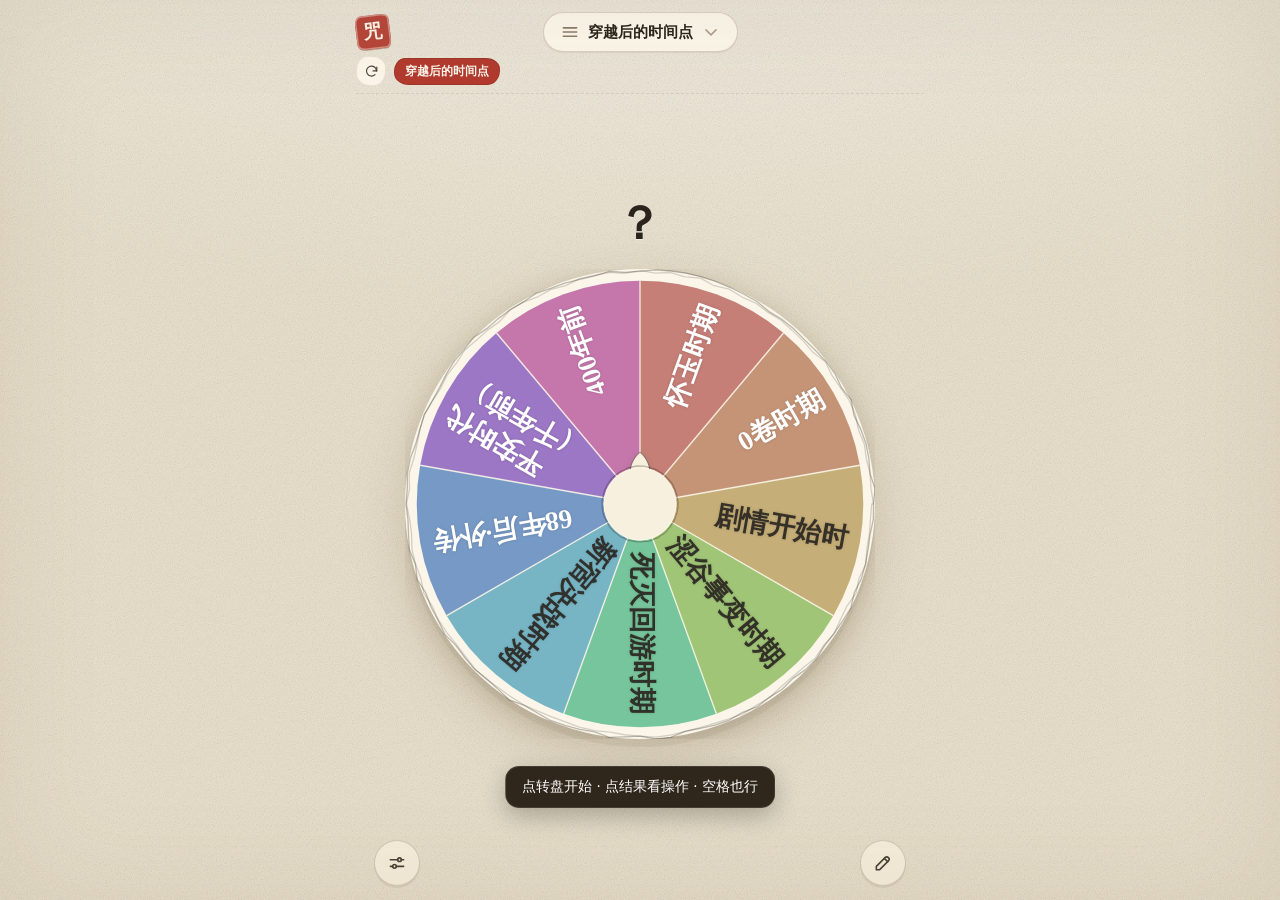
==== index.html @ e7bad985 "Initial release: paper-style spin wheel with branch flows, multi-face wheels and attribute radar cha" ====
<!DOCTYPE html>
<html lang="zh-CN" data-theme="light">
<head>
<meta charset="UTF-8">
<meta name="viewport" content="width=device-width,initial-scale=1,viewport-fit=cover,user-scalable=no">
<meta name="theme-color" content="#F3EFE4">
<meta name="apple-mobile-web-app-capable" content="yes">
<meta name="apple-mobile-web-app-status-bar-style" content="default">
<title>咒术转盘</title>
<link rel="stylesheet" href="app.css">
</head>
<body>
<div class="app">
  <header class="topbar">
    <span class="seal" aria-hidden="true">咒</span>
    <button class="title-pill" id="btnSwitch" aria-label="切换或管理转盘" aria-haspopup="dialog">
      <span class="pico" data-icon="menu"></span>
      <span class="pname" id="wheelName">咒术转盘</span>
      <span class="pico chev" data-icon="chevron"></span>
    </button>
  </header>
  <div class="flow-bar" id="flowBar" hidden></div>

  <main class="stage">
    <div class="result" id="result" role="status" aria-live="polite" aria-atomic="true" title="点开结果操作">？</div>
    <div class="wheel-wrap" id="wheelWrap"><canvas id="wheel"></canvas></div>
  </main>

  <footer class="controls">
    <button class="round" id="btnPanel" title="设置与记录" aria-label="设置与记录" data-icon="sliders"></button>
    <button class="round" id="btnEdit" title="编辑当前转盘选项" aria-label="编辑当前转盘选项" data-icon="edit"></button>
  </footer>
</div>

<div class="overlay" id="overlay" role="dialog" aria-modal="true" aria-label="面板">
  <div class="sheet" id="sheet" tabindex="-1"></div>
</div>

<div class="overlay confirm-overlay" id="confirmOverlay">
  <div class="dialog">
    <h4 id="cTitle">提示</h4>
    <p id="cDesc"></p>
    <input class="c-input" id="cInput" type="text" hidden>
    <div class="c-acts">
      <button class="btn ghost" id="cCancel">取消</button>
      <button class="btn" id="cOk">确定</button>
    </div>
  </div>
</div>

<div class="toast" id="toast"></div>
<input type="file" id="fileImport" accept=".json,application/json" hidden>

<!-- 插件：普通 <script>（不是 ES module，这样双击 html 也能用），按顺序加载 -->
<script src="js/_ns.js"></script>
<script src="js/util.js"></script>
<script src="js/core.js"></script>
<script src="js/icons.js"></script>
<script src="js/sound.js"></script>
<script src="js/spin.js"></script>
<script src="js/multi.js"></script>

<script>
(function(){
'use strict';

/* ============================== 命名空间转发 ==============================
   js/*.js 里的工具都挂在 window.ZW 上。这里把它们转成本文件里的短名，
   这样下面的业务代码写法和以前一模一样（$ / esc / clamp / colorOf …）。
   ⚠️ 加新的 js 文件时：在那个文件里 Object.assign(ZW, {...})，
      再到这里补一行转发（顺序要对齐 index.html 里 <script src> 的顺序）。
   ========================================================================= */
const { TAU, FONT, WFONT, PALETTES,
        $, $$, esc, uid, num, norm, clamp,
        hslToHex, hexToRgb, colorOf, textOn, shuffleArr,
        usePalette, paletteOf, paletteKeyNow,
        svg, ICONS, icon,
        audio, beep, tickSound, loadGearSfx, playGearSfx, gearTick, winSound, vibrate,
        useAudioConfig, hasGearSfx,
        spin, animateSpin, applySpinFx, startSpinFx, endSpinFx, spinFxKey, SPIN_FX,
        setResult, setLiveText, beginRolling, endRolling, useSpinHooks, prefersReducedMotion,
        FACE_WHEN, whenLabel, gradeIndex, matchWhen, isMultiWheel, faceSourceName, faceCount,
        lastResultOf, faceOf, optionsOf, faceDesc, useMultiHooks, byRef } = ZW;
/* 多面转盘模块也不认识 state，这里把主逻辑里的东西喂给它 */
useMultiHooks({
  parseGrade: label => parseGrade(label),
  grownLabel: (id, label) => grownLabel(id, label),
  flowPath: () => (state.flow && state.flow.path) || [],
  history: () => state.history || [],
  wheels: () => state.wheels || []
});

/* 图标（svg / ICONS / icon）在 js/icons.js 里 */

/* 维度图自动弹窗的停留时长（秒）→ 规范成 [下限, 上限] 里的数；没设/设成 0 用默认值。
   放在最前面是因为 normalize() 会用到它。 */
function chartDwellSec(v){
  const n = num(v);
  if (!(n > 0)) return CHART_DWELL_DEF;
  return clamp(n, CHART_DWELL_MIN, CHART_DWELL_MAX);
}
function chartAutoDwellMs(){
  return Math.round(chartDwellSec(state.settings.chartDwell) * 1000);
}

/* ============================== 数据 ============================== */
const LS_KEY = 'zhoushu-wheel.v1';
const HINT_KEY = 'zhoushu-wheel.hint';
const BASE_ALL = 0.0001;
const BASE_SETTINGS = {
  palette:'xuan', theme:'light', sound:true, vibrate:true,
  duration:4.2, rolling:true, autoFlip:false, historyLimit:50,
  autoSave:true,      // 改动后自动写回「转盘」文件夹（需要授权过一次）
  chartOnEnd:true,    // 流程结束时自动弹出属性维度图
  chartMid:true,      // 流程走到某个转盘、而这个位置正好有一张维度图时，也弹出来看一眼
  chartDwell:3.4,     // 中途自动弹出的维度图停留几秒（0 = 不自动弹）
  chartColor:'zhu',   // 维度图配色（CHART_INKS 的 key）
  wheelColor:'jin',   // 法轮配色（独立设置，默认赭金=黄铜）
  wheelAlpha:0.40,    // 法轮透明度
  spinFx:'bounce',    // 旋转的物理效果（SPIN_FX 的 key）
  fromFiles:false     // 仅内部用：true = 每次打开都以文件覆盖
};
/* ---- 维度图自动弹出的节奏（想微调改这里就行） ---- */
const CHART_SHOW_DELAY = 650;      // 抽完之后等多久弹出来（毫秒）；先让结果动效播完
const CHART_DWELL_MIN  = 1.0;      // 停留时长下限（秒）
const CHART_DWELL_MAX  = 30;       // 停留时长上限（秒）
const CHART_DWELL_DEF  = 3.4;      // 没设置过 / 设成 0 时的默认停留时长（秒）
const CHART_RESUME_GAP = 280;      // 收起后等多久再继续下一站（毫秒）；等收起动画走完
const STATE_VER = 3;
const END = '__end__', STAY = '__stay__';
const BASE_FLOW = { enabled:true, rootId:'', autoJump:true, autoSpin:false, delay:1.6, path:[], pendingId:'', retStack:[], paused:false };
const BASE_WHEELS = [
  { name:'穿越后的初始身份', labels:['咒术师','诅咒师','咒灵','咒骸','式神','咒具','魂穿原著角色','咒术高层','普通人'] },
  { name:'穿越后的时间点',   labels:['怀玉时期','0卷时期','剧情开始时','涩谷事变时期','死灭回游时期','新宿决战时期','68年后·外传','平安时代（千年前）','400年前'] },
  { name:'穿越后的地点',     opts:[['日本',40],['亚洲除日本其他地方',9],['北美洲',8],['欧洲',8],['澳洲',7],['非洲',6],['南美洲',5],['澳大利亚星人·自动刷',4]] },
  { name:'穿越后的年龄',     opts:[['刚出生的婴儿',3],['11岁是小学生',12],['16岁未成年',10],['刚满18岁',7],['24大好青年',9],['30岁壮年巅峰期',10],['40岁中年人',9],['55岁过半百',16],['66岁老年人',10],['75古稀之年',10],['88岁耄耋之年',5],['99极限斗罗',3]] },
  { name:'穿越后的性别',     opts:[['女',48],['男',40],['武装直升机',7],['不男不女',5]] },
  { name:'穿越后的颜值',     opts:[['E（面目可憎）',16],['咒术回战看多了诞生的咒灵',4],['EX（咒术魅魔）',8],['SSS（倾国倾城）',10],['SS（沉鱼落雁）',12],['S（国色天香）',12],['A（花容月貌）',11],['B（眉清目秀）',9],['C（其貌不扬）',9],['D（尖嘴猴腮）',8]] },
  { name:'道德水平',         opts:[['SS（光明磊落）',16],['SSS（高风亮节）',10],['EX（超凡入圣）',12],['E-（禽兽不如）',12],['E（丧心病狂）',11],['D（恬不知耻）',8],['C（见利忘义）',9],['B（见义勇为）',10],['A（安分守己）',10],['S（乐善好施）',10]] },
  { name:'穿越后的术式天赋', labels:['无下限术式','十种影法术','咒灵操术','无为转变','赤血操术','投射咒法','构筑术式','复制术式','纯体术·无术式'] },
  { name:'穿越后的金手指',   labels:['咒力量十倍','无限咒力','熟知全部剧情','随身咒具库','一次时间回溯','弱化版六眼','主角光环','系统面板','没有金手指'] },
  { name:'最终结局',         labels:['成为最强','与挚友并肩','死在涩谷','被咒灵同化','苟到大结局','改写历史','成为咒灵王','回到原来的世界'] }
];
/* v3 新增的内置转盘（老存档升级时按名字补进来） */
const V3_PRESETS = ['穿越后的地点', '穿越后的年龄', '穿越后的性别', '穿越后的颜值', '道德水平'];

function makeOption(label, weight, color, next){
  return { id:uid(), label:String(label == null ? '' : label), weight: weight == null ? 1 : num(weight),
           color: color || null, next: next || '' };
}
/* 存档里的一项选项 → 运行时选项（纯字符串/数字也认；字段做兜底，脏数据不会让程序打不开） */
function normOption(o){
  if (typeof o === 'string' || typeof o === 'number') return makeOption(o);
  return { id:(o && o.id) || uid(),
           label:String((o && o.label) == null ? '' : o.label),
           weight:(o && o.weight == null) ? 1 : num(o.weight),
           color:(o && o.color) || null,
           next:(o && typeof o.next === 'string') ? o.next : '' };
}
function makeWheel(name, labels){
  return { id:uid(), name:name, next:'', branch:false, grade:null, removeAfterPick:false,
           multi:false, faceBy:'', faces:[], options:(labels || []).map(l => makeOption(l)) };
}
/* 内置转盘定义 → 运行时转盘（支持带权重的 opts） */
function wheelFromDef(def){
  return {
    id:uid(), name:def.name, next:'', branch:!!def.branch, grade:(def.grade === true ? true : (def.grade === false ? false : null)),
    removeAfterPick:false, multi:false, faceBy:'', faces:[],
    options: def.opts ? def.opts.map(p => makeOption(p[0], p[1])) : (def.labels || []).map(l => makeOption(l))
  };
}
function seed(){
  const s = {
    version:STATE_VER, currentId:null,
    wheels: BASE_WHEELS.map(wheelFromDef),
    charts: [],
    settings: Object.assign({}, BASE_SETTINGS),
    history: [], flow: Object.assign({}, BASE_FLOW)
  };
  s.currentId = s.wheels[0].id;
  const byName = n => s.wheels.filter(w => w.name === n)[0];
  const link = (from, to) => { const a = byName(from), b = byName(to); if (a) a.next = b ? b.id : END; };
  const branch = (wName, optLabel, toName) => {
    const w = byName(wName), t = byName(toName);
    if (!w || !t) return;
    const o = w.options.filter(x => x.label === optLabel)[0];
    if (o) o.next = t.id;
  };
  link('穿越后的初始身份', '穿越后的时间点');
  link('穿越后的时间点', '穿越后的地点');
  link('穿越后的地点', '穿越后的年龄');
  link('穿越后的年龄', '穿越后的性别');
  link('穿越后的性别', '穿越后的颜值');
  link('穿越后的颜值', '道德水平');
  link('道德水平', '穿越后的术式天赋');
  link('穿越后的术式天赋', '穿越后的金手指');
  link('穿越后的金手指', '最终结局');
  const last = byName('最终结局'); if (last) last.next = END;
  // 示例分支：不同选项去不同转盘
  branch('穿越后的初始身份', '魂穿原著角色', '穿越后的术式天赋');
  branch('穿越后的初始身份', '咒灵', '最终结局');
  branch('穿越后的初始身份', '普通人', '最终结局');
  s.flow.rootId = s.wheels[0].id;
  return s;
}
/* v2 → v3：把新增的内置转盘补进老存档，并接回原来的链路 */
function upgradeToV3(s){
  const have = {};
  s.wheels.forEach(w => { have[w.name] = w; });
  const add = [];
  V3_PRESETS.forEach(name => {
    if (have[name]) return;
    const def = BASE_WHEELS.filter(b => b.name === name)[0];
    if (def) add.push(wheelFromDef(def));
  });
  if (!add.length) return s;
  const anchor = have['穿越后的时间点'];
  const tail = have['穿越后的术式天赋'];
  const at = anchor ? s.wheels.indexOf(anchor) + 1 : s.wheels.length;
  s.wheels.splice.apply(s.wheels, [at, 0].concat(add));
  const oldNext = (anchor && anchor.next) || (tail ? tail.id : END);
  add.forEach((w, i) => { w.next = i < add.length - 1 ? add[i + 1].id : oldNext; });
  if (anchor && (!anchor.next || anchor.next === (tail ? tail.id : END))) anchor.next = add[0].id;
  if (s.flow && !s.flow.rootId && s.wheels.length) s.flow.rootId = s.wheels[0].id;
  return s;
}
function normalize(d){
  const s = {
    version:STATE_VER,
    wheels:[],
    currentId: d && d.currentId,
    settings: Object.assign({}, BASE_SETTINGS, (d && d.settings) || {}),
    history: (d && Array.isArray(d.history)) ? d.history.filter(h => h && h.label) : []
  };
  const ws = (d && Array.isArray(d.wheels)) ? d.wheels : [];
  s.wheels = ws.filter(w => w && typeof w === 'object').map(w => ({
    id: w.id || uid(),
    name: String(w.name == null ? '未命名转盘' : w.name),
    removeAfterPick: !!w.removeAfterPick,
    next: (w.next && typeof w.next === 'string') ? w.next : '',
    branch: !!w.branch,
    grade: (w.grade === true ? true : (w.grade === false ? false : null)),
    /* 多面转盘：multi / faceBy（存 id）/ faces[]（每个面一套 when + options） */
    multi: w.multi === true || (Array.isArray(w.faces) && w.faces.length > 0),
    faceBy: (typeof w.faceBy === 'string') ? w.faceBy : '',
    faces: (Array.isArray(w.faces) ? w.faces : []).map(f => ({
      when: (f && f.when && typeof f.when === 'object') ? f.when : { type:'else' },
      options: ((f && Array.isArray(f.options)) ? f.options : []).map(o => normOption(o))
    })),
    options: (Array.isArray(w.options) ? w.options : []).map(o => normOption(o))
  }));
  if (s.wheels.length) {
    s.currentId = s.wheels[0].id;
    if (d && d.currentId && s.wheels.some(w => w.id === d.currentId)) s.currentId = d.currentId;
  }
  s.settings.duration = clamp(num(s.settings.duration) || 4.2, 1, 12);
  if (!PALETTES[s.settings.palette]) s.settings.palette = 'xuan';
  if (s.settings.theme !== 'dark') s.settings.theme = 'light';
  if (!s.settings.historyLimit) s.settings.historyLimit = 50;
  if (s.settings.autoSave !== false) s.settings.autoSave = true;
  if (s.settings.chartOnEnd !== false) s.settings.chartOnEnd = true;
  if (s.settings.chartMid !== false) s.settings.chartMid = true;      // 老的存档没有 → 默认开
  s.settings.chartDwell = chartDwellSec(s.settings.chartDwell);
  if (!s.settings.chartColor) s.settings.chartColor = 'zhu';
  if (!s.settings.wheelColor) s.settings.wheelColor = 'jin';
  if (!(num(s.wheelAlpha) > 0)) s.wheelAlpha = 0.40;
  if (!s.settings.spinFx) s.settings.spinFx = 'bounce';
  /* 老存档里的效果名迁移：摇摆 → 2D滚筒，甩出（已移除）→ 颠簸 */
  if (s.settings.spinFx === 'sway') s.settings.spinFx = 'drum2d';
  if (s.settings.spinFx === 'lean') s.settings.spinFx = 'bounce';
  s.lastChart = (d && d.lastChart && Array.isArray(d.lastChart.dims) && d.lastChart.dims.length)
    ? { at: num(d.lastChart.at) || Date.now(), dims: d.lastChart.dims.filter(x => x && x.label) } : null;
  /* 属性维度图：点「新建」时把当时的属性定格成一张图，之后不再改变 */
  s.charts = (d && Array.isArray(d.charts) ? d.charts : [])
    .filter(c => c && Array.isArray(c.dims) && c.dims.length)
    .map((c, i) => ({
      id: c.id || uid(),
      name: String(c.name == null ? ('属性维度图 ' + (i + 1)) : c.name),
      at: num(c.at) || Date.now(),
      after: (typeof c.after === 'string') ? c.after : '',
      dims: c.dims.filter(x => x && x.label).map(x => ({ wheel:String(x.wheel || ''), label:String(x.label), value: num(x.value) }))
    }))
    .slice(-60);
  // v1 → v2：整体换成纸张/手绘皮肤，旧默认配色「鲜艳」一并迁移到「宣纸」
  if (num(d && d.version) < 2 && s.settings.palette === 'vivid') s.settings.palette = 'xuan';
  // v2 → v3：补齐新增的内置转盘（地点 / 年龄 / 性别 / 颜值 / 道德水平）
  if (num(d && d.version) < 3) upgradeToV3(s);
  const f = (d && d.flow && typeof d.flow === 'object') ? d.flow : {};
  s.flow = {
    enabled: f.enabled !== false,
    rootId: typeof f.rootId === 'string' ? f.rootId : '',
    autoJump: f.autoJump !== false,
    autoSpin: !!f.autoSpin,
    delay: clamp(num(f.delay) || 1.6, 0.4, 8),
    path: (Array.isArray(f.path) ? f.path : []).filter(p => p && p.label).slice(-40),
    pendingId:'', retStack:[], paused:false, roundAt:0, grow:{}
  };
  if (s.flow.path.length) s.flow.path.forEach(p => { if (p && typeof p.wheel !== 'string') p.wheel = ''; });
  if (s.flow.rootId && !s.wheels.some(w => w.id === s.flow.rootId)) s.flow.rootId = '';
  return s;
}
function load(){
  let s = null;
  try { const raw = localStorage.getItem(LS_KEY); if (raw) s = normalize(JSON.parse(raw)); } catch(e){ s = null; }
  if (!s || !s.wheels.length) s = seed();
  if (!s.wheels.some(w => w.id === s.currentId)) s.currentId = s.wheels[0].id;
  return s;
}
function save(){ try { localStorage.setItem(LS_KEY, JSON.stringify(state)); } catch(e){} scheduleSync(); }
let saveTimer = null;
function saveSoon(){ clearTimeout(saveTimer); saveTimer = setTimeout(save, 200); }

let state = load();
/* js/util.js 的 colorOf 需要知道当前调色板；它不认识 state，所以从这里注入 */
usePalette(() => state && state.settings ? state.settings.palette : 'xuan');
/* 声音模块同理：音效 / 震动开关也从这里喂进去 */
useAudioConfig({ sound: () => !!(state && state.settings && state.settings.sound),
                 vibrate: () => !!(state && state.settings && state.settings.vibrate) });
const ui = { view:'none', mtab:'wheels', treeOpen:{}, targetCtx:null, flowCollapsed:false, resultLabel:'', resultOptId:'',
             faceWheelId:'', faceEdit:'auto', faceWhenIdx:-1 };
/* 跨模块共享的运行时变量在 js/core.js 里。转盘角度 rot 由 js/spin.js 每帧改写、
   绘制这边要读，所以集中放 core；绘制里统一写 core.rot（别用本地副本，会不同步）。 */
const core = ZW.core;
let wheelSize = 0;                     // 逻辑边长同时同步到 core.wheelSize（别的模块要用）
function getRot(){ return core.rot; }
function setRot(v){ core.rot = v; }
/* 给 js/spin.js 用的读写口 + 重绘触发（模块之间只通过这些函数来往，不碰内部变量） */
Object.assign(ZW.rot = ZW.rot || {}, { get:getRot, set:setRot });

function currentWheel(){
  if (!state.wheels.length) state.wheels.push(makeWheel('新转盘', ['选项 1', '选项 2']));
  return state.wheels.filter(w => w.id === state.currentId)[0] || state.wheels[0];
}
/* ★ 多面转盘的唯一收口：一个转盘「此刻该展示的全部选项」。
   ⚠️ 凡是"要展示 / 要抽"的地方都得走这里，别直接读 w.options ——
      否则多面转盘在那些地方会显示成兜底面。
      （编辑界面是例外：那里要能编辑任意一个面，走 faceOptions(w, faceIndex)。）*/
function wheelOptions(w){
  const x = w || currentWheel();
  return isMultiWheel(x) ? (optionsOf(x) || []) : (x.options || []);
}
/* 某张面（index = -1 表示兜底面）的选项 —— 给编辑界面用 */
function faceOptions(w, index){
  if (!isMultiWheel(w)) return w.options || [];
  if (index < 0) return w.options || [];
  const f = (w.faces || [])[index];
  return (f && Array.isArray(f.options)) ? f.options : [];
}
function activeOptions(w){ return wheelOptions(w).filter(o => num(o.weight) > 0); }

/* ============================== 转盘几何 ============================== */
function layoutSectors(opts, wheel){
  // 颜色按「转盘里当前展示的完整顺序」取，停用某个选项后其余颜色不会跳变
  // ⚠️ 多面转盘要按「当前这一面」的顺序取色，所以这里不能用 w.options
  const w = wheel || currentWheel();
  const all = wheelOptions(w);
  let total = 0;
  opts.forEach(o => { total += Math.max(BASE_ALL, num(o.weight)); });
  let a = -Math.PI / 2;
  return opts.map(o => {
    const span = TAU * (Math.max(BASE_ALL, num(o.weight)) / total);
    const ci = Math.max(0, all.indexOf(o));
    const sec = { opt:o, start:a, end:a + span, mid:a + span / 2, span:span, color:colorOf(w, o, ci) };
    a += span;
    return sec;
  });
}
function winnerIndex(secs, rotation){
  const p = -Math.PI / 2;
  for (let i = 0; i < secs.length; i++) {
    const rel = norm(p - rotation - secs[i].start);
    if (rel < secs[i].span - 1e-9) return i;
  }
  return secs.length - 1;
}
function pickIndex(opts){
  const ws = opts.map(o => Math.max(0, num(o.weight)));
  const total = ws.reduce((a, b) => a + b, 0);
  if (total <= 0) return Math.floor(Math.random() * opts.length);
  let r = Math.random() * total;
  for (let i = 0; i < ws.length; i++) { r -= ws[i]; if (r < 0) return i; }
  return ws.length - 1;
}
function parseBatch(text){
  return String(text || '').split(/\r?\n/).map(l => l.trim()).filter(Boolean).map(l => {
    let m = l.match(/^(.*?)\s*[*×xX]\s*(\d+(?:\.\d+)?)$/) || l.match(/^(.*?)\s*[,，、\t]\s*(\d+(?:\.\d+)?)$/);
    if (m && m[1].trim()) return { label:m[1].trim(), weight:num(m[2]) };
    return { label:l, weight:1 };
  }).filter(o => o.label);
}

/* ============================== 绘制 ============================== */
const canvas = $('#wheel');
const ctx = canvas.getContext('2d');
const resultEl = $('#result');
const wheelWrap = $('#wheelWrap');   // 旋转按钮已移除：点转盘 / 空格键都能开始
/* 这几个 DOM 引用也要给 js/spin.js 用，挂到 ZW.dom 上（原来的短名保持不动） */
Object.assign(ZW.dom = ZW.dom || {}, { canvas, ctx, resultEl, wheelWrap });

function cssVar(name, fallback){
  const v = getComputedStyle(document.documentElement).getPropertyValue(name).trim();
  return v || fallback;
}
function requestDraw(){
  if (core.drawQueued) return;
  core.drawQueued = true;
  requestAnimationFrame(() => { core.drawQueued = false; draw(); });
}
function fitWheel(){
  const stage = $('.stage');
  const availW = stage.clientWidth - 6;
  const availH = stage.clientHeight - resultEl.offsetHeight - 26;
  const size = Math.max(150, Math.min(availW, availH, 470));
  if (Math.abs(wheelSize - size) < 0.5) return;
  wheelSize = size;
  core.wheelSize = size;
  wheelWrap.style.width = size + 'px';
  wheelWrap.style.height = size + 'px';
}
/* 把一段文字切成两行：优先在标点处切，并让两段宽度尽量接近 */
function splitTwoLines(text, budget, measure){
  const n = String(text).length;
  if (n < 2) return null;
  const soft = '（(）)·、，,。：:；;—-—/／ 　';
  const closing = '）)」』】〕］';
  let best = null;
  for (let i = 1; i < n; i++) {
    const a = text.slice(0, i), b = text.slice(i);
    const wa = measure(a), wb = measure(b);
    if (wa > budget || wb > budget) continue;
    const okBreak = soft.indexOf(text[i]) >= 0 || soft.indexOf(text[i - 1]) >= 0;
    let score = Math.abs(wa - wb);
    if (okBreak) score -= budget * 0.6;
    if (closing.indexOf(text[i]) >= 0) score += budget * 0.8;   // 别让第二行以右括号开头
    if (!best || score < best.score) best = { a:a, b:b, score:score };
  }
  return best ? [best.a, best.b] : null;
}
function draw(){
  const cw = canvas.clientWidth, ch = canvas.clientHeight;
  if (!cw || !ch) return;
  const dpr = Math.min(window.devicePixelRatio || 1, 3);
  const W = Math.round(cw * dpr), H = Math.round(ch * dpr);
  if (canvas.width !== W || canvas.height !== H) { canvas.width = W; canvas.height = H; }
  ctx.setTransform(dpr, 0, 0, dpr, 0, 0);
  ctx.clearRect(0, 0, cw, ch);

  const cx = cw / 2, cy = ch / 2, R = Math.min(cw, ch) / 2;
  const cRing = cssVar('--w-ring', '#fff');
  const cHub  = cssVar('--w-hub', '#f6f2e8');
  const cPtr  = cssVar('--w-pointer', '#fff');
  const cSep  = cssVar('--w-sep', 'rgba(255,255,255,.86)');
  const ring = R * 0.05, R2 = R - ring, hubR = R * 0.155;

  // 底盘（纸白外圈）
  ctx.save();
  ctx.beginPath(); ctx.arc(cx, cy, R, 0, TAU);
  ctx.fillStyle = cRing;
  ctx.shadowColor = 'rgba(110,95,70,.20)';
  ctx.shadowBlur = R * 0.10;
  ctx.shadowOffsetY = R * 0.025;
  ctx.fill();
  ctx.restore();
  // 手绘墨线圈（固定种子 → 每帧一致，不会抖动）
  ctx.save();
  ctx.strokeStyle = cssVar('--ink', '#2A241C');
  ctx.lineWidth = Math.max(1, R * 0.0055);
  ctx.lineJoin = 'round';
  sketchCircle(cx, cy, R - Math.max(1, R * 0.006), 7, 2, 0.30);
  ctx.restore();

  const w = currentWheel();
  const opts = activeOptions(w);
  if (!opts.length) {
    ctx.save();
    ctx.beginPath(); ctx.arc(cx, cy, R2, 0, TAU);
    ctx.fillStyle = cSep; ctx.fill();
    ctx.fillStyle = cssVar('--muted', '#9C9384');
    ctx.font = '600 ' + Math.round(R * 0.085) + 'px ' + FONT;
    ctx.textAlign = 'center'; ctx.textBaseline = 'middle';
    ctx.fillText('暂无选项', cx, cy);
    ctx.font = '500 ' + Math.round(R * 0.055) + 'px ' + FONT;
    ctx.fillText('点右下角编辑内容', cx, cy + R * 0.13);
    ctx.restore();
    drawHub(cx, cy, R, hubR, cHub, cPtr, cSep);
    return;
  }

  const secs = layoutSectors(opts, w);
  ctx.save();
  ctx.translate(cx, cy);
  ctx.rotate(getRot());
  // 扇形
  secs.forEach(s => {
    ctx.beginPath();
    ctx.moveTo(0, 0);
    ctx.arc(0, 0, R2, s.start, s.end);
    ctx.closePath();
    ctx.fillStyle = s.color;
    ctx.fill();
  });
  // 分隔线
  ctx.lineWidth = Math.max(1.2, R2 * 0.006);
  ctx.strokeStyle = cSep;
  secs.forEach(s => {
    ctx.beginPath();
    ctx.moveTo(0, 0);
    ctx.lineTo(Math.cos(s.start) * R2, Math.sin(s.start) * R2);
    ctx.stroke();
  });
  // 文字
  /* 排版策略：
     ① 单行能放下、字号也够看 → 单行（短标签和以前完全一样）
     ② 单行得把字缩到「看不清」才行 → 改排两行：两段沿半径**并排**（横跨扇区宽度），
        每段只用一半长度，所以字号能大一倍左右，多出三四个字也放得下
     ③ 两行都塞不进（扇区太窄/文字太长）→ 按能放下的字号画出来，不截断，
        超出转盘的部分被圆盘裁掉（就是你说的「冲突的字允许被转盘遮挡」） */
  const maxLen = R2 * 0.945 - hubR * 1.25;
  const MIN_FS = Math.max(9.5, R2 * 0.048);
  const pad = R2 * 0.055;
  const measureAt = (size, t) => { ctx.font = '600 ' + size.toFixed(1) + 'px ' + WFONT; return ctx.measureText(t).width; };
  ctx.save();
  ctx.beginPath(); ctx.arc(0, 0, R2, 0, TAU); ctx.clip();      // 超出转盘的文字被挡住
  secs.forEach(s => {
    const label = (s.opt.label || '').trim();
    if (!label) return;
    ctx.save();
    ctx.rotate(s.mid);
    let flip = false;
    if (state.settings.autoFlip && Math.cos(norm(s.mid + getRot())) < 0) { flip = true; ctx.rotate(Math.PI); }
    ctx.textAlign = flip ? 'left' : 'right';
    ctx.textBaseline = 'middle';
    const baseFs = clamp(Math.min(R2 * 0.125, s.span * R2 * 0.52), MIN_FS, 27);
    const xOuter = flip ? -pad - maxLen : R2 - pad;
    /* ① 单行：先求能放下的最大字号 */
    let f1 = baseFs;
    while (f1 > MIN_FS && measureAt(f1, label) > maxLen) f1 -= 0.5;
    const singleOk = measureAt(f1, label) <= maxLen;
    /* ② 两行：两段并排，各自只用整段长度 */
    const readable = Math.max(baseFs * 0.72, 11);
    let f2 = 0, parts = null;
    if (!singleOk || f1 < readable) {
      for (let size = baseFs; size >= MIN_FS; size -= 0.5) {
        const p = splitTwoLines(label, maxLen, t => measureAt(size, t));
        if (!p) continue;
        /* 两行要横着占地方：最靠内的那行半径越小，切向越窄，窄过两行高度就塞不下 */
        const wMax = Math.max(measureAt(size, p[0]), measureAt(size, p[1]));
        const rIn = Math.max(hubR * 1.2, R2 - pad - wMax);
        const halfArc = Math.max(3, rIn * Math.sin(Math.min(s.span, Math.PI * 0.95) / 2));
        if (size * 1.24 <= halfArc * 2) { parts = p; f2 = size; break; }
      }
    }
    const useTwo = !!parts && f2 > f1 + 0.4;
    const fs = useTwo ? f2 : f1;
    ctx.font = '600 ' + fs.toFixed(1) + 'px ' + WFONT;
    ctx.fillStyle = textOn(s.color);
    ctx.shadowColor = 'rgba(0,0,0,.16)';
    ctx.shadowBlur = 3;
    if (useTwo) {
      const lh = fs * 1.24;
      ctx.fillText(parts[0], xOuter, -lh / 2);
      ctx.fillText(parts[1], xOuter,  lh / 2);
    } else {
      ctx.fillText(label, xOuter, 0);        // 不截断：超出圆盘的部分由上面的 clip 遮住
    }
    ctx.restore();
  });
  ctx.restore();
  ctx.restore();

  drawHub(cx, cy, R, hubR, cHub, cPtr, cSep);
}
function drawHub(cx, cy, R, hubR, cHub, cPtr, cSep){
  ctx.save();
  ctx.translate(cx, cy);
  // 小巧针尖：与中心圆盘同色，尖头只探出很短一截
  const baseY = -hubR * 0.5;          // 针尾（藏在圆盘里）
  const tipY  = -R * 0.22;            // 针尖高度：越接近 -R*0.155 越短
  const len   = baseY - tipY;         // 可见长度
  const pw    = R * 0.040;            // 半宽（保持不变）
  ctx.beginPath();
  ctx.moveTo(0, tipY);
  ctx.bezierCurveTo(pw * 1.55, tipY + len * 0.36, pw * 1.22, baseY, 0, baseY);
  ctx.bezierCurveTo(-pw * 1.22, baseY, -pw * 1.55, tipY + len * 0.36, 0, tipY);
  ctx.closePath();
  ctx.fillStyle = cPtr;                                   // = 中心圆盘色（--w-hub / --w-pointer）
  ctx.shadowColor = 'rgba(90,75,50,.22)';
  ctx.shadowBlur = R * 0.030;
  ctx.shadowOffsetY = R * 0.008;
  ctx.fill();
  ctx.shadowColor = 'transparent';
  ctx.lineWidth = Math.max(1, R * 0.004);                 // 墨色细描边：两种主题下都有对比
  ctx.strokeStyle = cssVar('--ink', '#2A241C');
  ctx.globalAlpha = 0.5;
  ctx.stroke();
  ctx.globalAlpha = 1;
  ctx.beginPath(); ctx.arc(0, 0, hubR, 0, TAU);
  ctx.fillStyle = cHub; ctx.fill();
  ctx.beginPath(); ctx.arc(0, 0, hubR - 0.5, 0, TAU);
  ctx.lineWidth = 1; ctx.strokeStyle = cSep; ctx.stroke();
  // 中心手绘墨圈
  ctx.strokeStyle = cssVar('--ink', '#2A241C');
  ctx.lineWidth = Math.max(1, R * 0.005);
  sketchCircle(0, 0, hubR * 1.04, 23, 1, 0.34);
  ctx.restore();
}
/* 手绘圈：固定种子生成轻微抖动，两次描边模拟毛笔重叠 */
function sketchCircle(cx, cy, r, seed, passes, alphaBase){
  const N = 96;
  for (let p = 0; p < passes; p++) {
    let s = seed + p * 977;
    const rnd = () => { s = (s * 9301 + 49297) % 233280; return s / 233280; };
    const pts = [];
    for (let i = 0; i <= N; i++) {
      const a = (i / N) * TAU;
      const rr = r + (rnd() - 0.5) * r * 0.017 - p * r * 0.007;
      pts.push([cx + Math.cos(a) * rr, cy + Math.sin(a) * rr]);
    }
    ctx.globalAlpha = alphaBase * (p === 0 ? 1 : 0.62);
    ctx.beginPath();
    ctx.moveTo(pts[0][0], pts[0][1]);
    for (let i = 1; i < pts.length; i++) ctx.lineTo(pts[i][0], pts[i][1]);
    ctx.closePath();
    ctx.stroke();
  }
  ctx.globalAlpha = 1;
}

/* 声音与震动（audio / beep / tickSound / winSound / loadGearSfx / playGearSfx / gearTick / vibrate）
   在 js/sound.js 里 */

/* 旋转（setResult / setLiveText / SPIN_FX / applySpinFx / animateSpin / spin）
   在 js/spin.js 里 —— 那边的函数从 ZW.dom 和注入的 hooks 拿依赖 */

function addHistory(w, label){
  state.history.unshift({ id:uid(), wheelId:w.id, wheel:w.name, label:label, at:Date.now() });
  const lim = Math.max(10, num(state.settings.historyLimit) || 50);
  state.history = state.history.slice(0, lim);
  saveSoon();
}
function fmtTime(t){
  const d = new Date(t || Date.now());
  const p = n => String(n).padStart(2, '0');
  return (d.getMonth() + 1) + '/' + d.getDate() + ' ' + p(d.getHours()) + ':' + p(d.getMinutes());
}

/* ============================== 分支流程 ============================== */
let jumpTimer = null, arriveTimer = null;
function wheelById(id){ return state.wheels.filter(w => w.id === id)[0] || null; }
function optById(wid, oid){
  const w = wheelById(wid);
  /* 走 findOptionById：兜底面和各层的面都找得到（多面转盘必需） */
  return w ? findOptionById(w, oid) : null;
}
function slotText(v){
  if (!v) return '未设置';
  if (v === END) return '流程结束';
  if (v === STAY) return '留在本盘';
  const t = wheelById(v);
  return t ? t.name : '（目标已删除）';
}
function nextOf(wheel, opt){
  const v = (opt && opt.next) || (wheel && wheel.next) || '';
  if (v === END) return { kind:'end' };
  if (v === STAY) return { kind:'stay' };
  if (v) {
    const t = wheelById(v);
    return t ? { kind:'wheel', id:t.id, wheel:t } : { kind:'none' };
  }
  /* 都没设 → 跟随「转盘页的列表顺序」里的下一个普通转盘（分支转盘跳过）；
     已经是最后一个就收尾。想停在原地请显式设「留在本盘」。 */
  const alt = wheel ? nextInOrderAfter(wheel.id) : null;
  if (alt) return { kind:'wheel', id:alt.id, wheel:alt, byOrder:true };
  return { kind:'end', byOrder:true };
}
let chartAutoTimer = null;
let chartFlowDone = null;          // 自动弹图时「收起之后接着要做什么」（流程继续往下一站）
/* 自动弹出的维度图被收起来了 → 通知流程继续。
   不管是到点自动收、还是用户自己按的关闭/返回，都从这里走；
   否则「用户提前关掉」会把流程永久卡在原地（pendingId 还在、但没有定时器了）。 */
function afterChartDismiss(){
  if (!chartFlowDone) return;
  const done = chartFlowDone;
  chartFlowDone = null;            // 先清再调，避免 done 里再触发一次
  try { done(); } catch(e){}
}
/* 自动弹出某张维度图，停留「设置里的秒数」后自动收起，然后执行 done（流程继续往下走）。
   · 弹出前会等一下（CHART_SHOW_DELAY），让抽奖的结果动效先播完
   · 弹出时刻用户已经开着别的面板 → 不抢焦点，直接把流程交给 done（不卡住）
   · 停留期间用户自己关掉 → 走 afterChartDismiss()，流程照常继续
   · 停留到点时图上又叠了别的面板 → 只认「这张图看过了」，流程交给 done 里的 continueFlow 兜底 */
function showChartThen(chart, done){
  if (!chart) { if (done) done(); return; }
  clearTimeout(chartAutoTimer);
  chartAutoTimer = setTimeout(() => {
    chartAutoTimer = null;
    if (isOverlayOpen()) { if (done) done(); return; }
    ui.chartItem = chart;
    navTo('chart');
    toast('本站属性维度图 · ' + chartDwellSec(state.settings.chartDwell) + ' 秒后继续', { action:'现在继续', fn:() => navGoBack() });
    chartFlowDone = () => {
      hideToast();
      setTimeout(() => { if (done) done(); }, CHART_RESUME_GAP);
    };
    chartAutoTimer = setTimeout(() => {
      chartAutoTimer = null;
      /* 还停在维度图上 → 正常收起（navGoBack 会走 afterChartDismiss）；
         已经被别的东西盖住了 → 只认「这张图看过了」 */
      if (isOverlayOpen() && ui.view === 'chart' && ui.chartItem === chart) navGoBack();
      else afterChartDismiss();
    }, chartAutoDwellMs());
  }, CHART_SHOW_DELAY);
}
/* 位置正好在某个转盘之后的维度图 */
function chartAfter(wheelId){
  const hit = (state.charts || []).filter(c => c.after === wheelId);
  return hit.length ? hit[hit.length - 1] : null;
}
/* 流程走到这个转盘时要不要顺手弹一张维度图（开关 + 停留时长都算上） */
function chartMidAt(wheelId){
  if (state.settings.chartMid === false) return null;
  if (!(chartDwellSec(state.settings.chartDwell) > 0)) return null;
  return chartAfter(wheelId);
}
/* 收好尾之后真正跳到下一站：定时器回调、维度图收起回调、手动「→ 下一站」都走这里。
   这一段是从 flowJump 里抽出来的：多一条路进来就少一个"忘了清 pendingId"的坑。 */
function continueFlow(id){
  const f = state.flow;
  if (!f || !f.autoJump || f.paused || f.finished) return false;
  const target = wheelById(id);
  if (!target) { f.pendingId = ''; renderFlowBar(); return false; }
  clearJump();
  f.pendingId = '';
  switchTo(id, { silent:true, spin: f.autoSpin });
  return true;
}
/* 流程走完时：如果有维度图，就自动展示（可在设置里关掉「流程结束时弹出属性维度图」） */
function showChartForEnd(){
  if (state.settings.chartOnEnd === false) return;
  const list = state.charts || [];
  if (!list.length) return;
  const last = list.slice().sort((a, b) => chartSlotIndex(a) - chartSlotIndex(b))[list.length - 1];   // 位置最靠后的那张
  showChartThen(last, null);
}
/* 给界面用：这个转盘的「默认下一站」实际会去哪儿 */
function defaultTargetLabel(w){
  const nx = nextOf(w, null);
  if (nx.kind === 'wheel') return nx.wheel.name + (nx.byOrder ? '（按列表顺序）' : '');
  if (nx.kind === 'end') return nx.byOrder ? '流程结束（已是最后一个）' : '流程结束';
  if (nx.kind === 'stay') return '留在本盘';
  return '未设置';
}
function wait(ms){ return new Promise(r => setTimeout(r, ms)); }
function clearJump(){
  if (jumpTimer) { clearTimeout(jumpTimer); jumpTimer = null; }
  if (arriveTimer) { clearTimeout(arriveTimer); arriveTimer = null; }
}
async function switchTo(id, opts){
  opts = opts || {};
  const target = wheelById(id);
  if (!target) return;
  clearJump();
  if (id === state.currentId) { if (opts.spin) spin(); return; }
  const stage = $('.stage');
  /* 拿不到舞台元素也要能跳（比如 DOM 被改过 / 别的地方复用了跳转逻辑），
     不能让"少一个淡出动画"把整条流程打断 */
  if (stage) stage.classList.add('fading');
  await wait(160);
  state.currentId = id;
  ui.flowCollapsed = true;              // 跳转后先收起流程条，避免抢视线
  setResult('？', false);
  resultEl.classList.remove('small');
  refreshTitle();
  requestDraw();
  save();
  if (stage) stage.classList.remove('fading');
  if (!opts.silent) toast('已跳到「' + target.name + '」');
  if (opts.spin) arriveTimer = setTimeout(() => { arriveTimer = null; spin(); }, 500);
}
function resetFlow(){
  const f = state.flow;
  clearJump();
  f.path = []; f.pendingId = ''; f.finished = false; f.retStack = []; f.paused = false;
  f.grow = {};                                   // 新一轮：清空成长累计
  f.roundAt = Date.now();                        // 新的一轮：属性图从这一刻重新算
  const rootId = (f.rootId && wheelById(f.rootId)) ? f.rootId : state.currentId;
  save();
  renderFlowBar();
  if (rootId !== state.currentId) switchTo(rootId, { silent:true });
  else toast('已回到起点');
}
/* 列表顺序里，某个转盘之后的下一个「非分支」转盘（分支转盘不进默认顺序） */
function nextInOrderAfter(wheelId){
  const idx = state.wheels.findIndex(w => w.id === wheelId);
  if (idx < 0) return null;
  for (let i = idx + 1; i < state.wheels.length; i++) {
    if (!state.wheels[i].branch) return state.wheels[i];
  }
  return null;
}
function flowJump(w, opt, label){
  const f = state.flow;
  if (!f.enabled) return;
  if (!Array.isArray(f.retStack)) f.retStack = [];
  f.path.push({ wheelId:w.id, wheel:w.name, label:label, at:Date.now() });
  if (f.path.length > 160) f.path = f.path.slice(-120);
  ui.flowCollapsed = false;

  const explicit = !!(opt && opt.next);
  let nx = nextOf(w, opt);
  /* 分支转盘本身不在默认顺序里：抽完如果没为这个选项设目标，
     就回到「当初从哪个转盘拐进来的」，接着那个转盘的默认下一站往下走 */
  if (w.branch && !explicit) {
    let guard = 0;
    while (nx.kind === 'none' && f.retStack.length && guard++ < 30) {
      const back = f.retStack.pop();
      const origin = back ? wheelById(back.origin) : null;
      if (!origin) continue;
      nx = nextOf(origin, null);
      /* 「接着原转盘的默认顺序」：
         - 原盘没设默认下一站 → 顺着列表顺序找下一个普通转盘
         - 原盘的默认下一站就是这条分支自己（或另一个分支）→ 同上，避免自己跳回自己
         - 只有明确写了「结束」才真的结束 */
      if (nx.kind === 'none' || (nx.kind === 'wheel' && (nx.wheel.id === w.id || nx.wheel.branch))) {
        const alt = nextInOrderAfter(origin.id);
        nx = alt ? { kind:'wheel', id:alt.id, wheel:alt } : { kind:'none' };
      }
      if (origin.branch && nx.kind === 'none') continue;   // 原转盘自己也是分支 → 继续往外找
      break;
    }
  }
  if (nx.kind === 'end') {
    f.pendingId = ''; f.finished = true;
    saveRoundChart();                               // 记录一下本局结果（供导出/统计）
    save(); renderFlowBar();
    toast('流程结束：' + label, { action:'重新开始', fn:resetFlow });
    showChartForEnd();                              // 按位置自动展示维度图
    return;
  }
  if (nx.kind === 'wheel') {
    /* 防死循环：最近 12 步里出现「长度 1~4 的循环重复 3 轮以上」→ 临时暂停自动跳转
       （只暂停，不改开关；点「继续」/手动切换/重来即恢复） */
    const loopLen = f.autoJump && !f.paused ? loopDetected() : 0;
    if (loopLen) {
      f.paused = true; f.pendingId = '';
      save(); renderFlowBar();
      const where = loopLen === 1 ? ('「' + w.name + '」') : (loopLen + ' 个转盘之间');
      toast('流程在 ' + where + ' 反复循环，已临时暂停自动跳转', { action:'继续连转', fn:() => { state.flow.paused = false; renderFlowBar(); toast('已恢复自动跳转'); } });
      return;
    }
    /* 顺序走到维度图那一位：先弹出来看一眼，自动收起后再继续往下一站。
       只在"会自动往下走"的时候才弹（手动模式 / 已暂停时点「→ 下一站」就行，别抢注意力）。
       开关：「中途自动弹出维度图」(chartMid)，停留时长见设置里的 chartDwell。 */
    const midChart = (f.autoJump && !f.paused) ? chartMidAt(w.id) : null;
    if (midChart) {
      if (nx.wheel.branch) f.retStack.push({ origin: w.id }); else f.retStack.length = 0;
      f.pendingId = nx.id;
      const here = state.currentId;                 // 收图那一刻还停在本盘才算数
      save(); renderFlowBar();
      showChartThen(midChart, () => {
        if (state.currentId !== here) {             // 用户自己换了转盘 → 别把他拽回来
          if (state.flow.pendingId === nx.id) { state.flow.pendingId = ''; renderFlowBar(); }
          return;
        }
        continueFlow(nx.id);
      });
      return;
    }
    if (nx.wheel.branch) f.retStack.push({ origin: w.id });   // 拐进分支：记住回来的路
    else f.retStack.length = 0;                               // 回到主线：偏离结束
    f.pendingId = nx.id;
    save(); renderFlowBar();
    if (!f.autoJump || f.paused) return;           // 手动模式 / 已暂停：点顶部「→ 下一站」再走
    jumpTimer = setTimeout(() => {
      jumpTimer = null;
      continueFlow(nx.id);
    }, Math.max(400, num(f.delay) * 1000));
    return;
  }
  if (!w.branch) f.retStack.length = 0;            // 主线停在原地，同样算偏离结束
  f.pendingId = '';
  save(); renderFlowBar();
}
/* 最近 12 步里是否出现长度 1~4 的循环（重复 3 轮以上）→ 返回循环长度，否则 0 */
function loopDetected(){
  const p = state.flow.path;
  if (!p || p.length < 6) return 0;
  const ids = p.slice(-12).map(x => x.wheelId);
  for (let len = 1; len <= 4; len++) {
    const need = len * 3;
    if (ids.length < need) continue;
    let same = true;
    for (let i = ids.length - need + len; i < ids.length; i++) {
      if (ids[i] !== ids[i - len]) { same = false; break; }
    }
    if (same) return len;
  }
  return 0;
}
let flowCollapseTimer = null;
function scheduleFlowCollapse(){
  clearTimeout(flowCollapseTimer);
  flowCollapseTimer = null;
  if (!state.flow.enabled || ui.flowCollapsed) return;
  if (!state.flow.path.length && !state.flow.pendingId) return;
  flowCollapseTimer = setTimeout(() => {
    flowCollapseTimer = null;
    if (state.flow.enabled && (state.flow.path.length || state.flow.pendingId)) {
      ui.flowCollapsed = true;
      renderFlowBar();
    }
  }, 7000);
}
function expandFlowBar(){
  ui.flowCollapsed = false;
  renderFlowBar();
}
function renderFlowBar(){
  const bar = $('#flowBar');
  if (!bar) return;
  const f = state.flow || BASE_FLOW;
  if (!f.enabled) { bar.hidden = true; bar.className = 'flow-bar'; bar.innerHTML = ''; return; }
  const cur = currentWheel();
  const pend = f.pendingId ? wheelById(f.pendingId) : null;
  bar.hidden = false;
  if (ui.flowCollapsed) {
    bar.className = 'flow-bar collapsed';
    bar.innerHTML = '<button class="flow-collapsed" data-act="expandFlow" aria-expanded="false" title="展开流程路径">' +
        icon('branch') + esc(cur ? cur.name : '') + ' · 第 ' + (f.path.length + 1) + ' 步</button>' +
      (pend ? '<button class="flow-next" data-act="goPending" title="立即前往下一站">→ ' + esc(pend.name) + '</button>' : '');
    return;
  }
  bar.className = 'flow-bar';
  let chips = '';
  f.path.forEach((p, i) => {
    chips += '<button class="flow-chip" data-act="gotoStep" data-idx="' + i + '" title="回到这一步重来"><b>' + esc(p.wheel) + '</b><i>' + esc(p.label) + '</i></button>' +
             '<span class="flow-arrow" aria-hidden="true">›</span>';
  });
  chips += '<span class="flow-chip cur">' + esc(cur ? cur.name : '') +
    /* 多面转盘：顺手标出它此刻用的是哪一面 */
    (cur && isMultiWheel(cur) ? '<i>· ' + esc(faceOf(cur).face ? faceWhenText(faceOf(cur).face) : '兜底面') + '</i>' : '') +
    '</span>';
  const paused = !!f.paused;
  bar.innerHTML = '<button class="flow-reset" data-act="resetFlow" aria-label="回到起点重新开始" title="回到起点重新开始">' + icon('refresh') + '</button>' +
    '<div class="flow-strip">' + chips + '</div>' +
    (paused
      ? '<button class="flow-next paused" data-act="resumeFlow" title="点一下恢复自动跳转">⏸ 已暂停 · 继续</button>'
      : (pend ? '<button class="flow-next" data-act="goPending" title="立即前往下一站">→ ' + esc(pend.name) + '</button>' : ''));
  const strip = bar.querySelector('.flow-strip');
  if (strip) strip.scrollLeft = strip.scrollWidth;
  scheduleFlowCollapse();
}
function viewTarget(){
  const ctx = ui.targetCtx || { kind:'opt', wheel:'', opt:'', cur:'' };
  const title = ctx.kind === 'root' ? '设置起点转盘' : (ctx.kind === 'def' ? '设置默认下一站' : '抽中后去哪个转盘');
  const o = ctx.kind === 'opt' ? optById(ctx.wheel, ctx.opt) : null;
  const sub = ctx.kind === 'opt'
    ? '<div class="hint">当前选项：<b>' + esc((o && o.label) || '（空）') + '</b>（来自「' + esc((wheelById(ctx.wheel) || {}).name || '') + '」）</div>'
    : '<div class="hint">' + (ctx.kind === 'root' ? '流程从这里开始。' : '该转盘里所有「跟随默认」的选项都会走到这里。') + '</div>';
  return '<div class="sheet-head">' +
      '<button class="icon-btn" data-act="backFlow">' + icon('back') + '</button>' +
      '<h3 class="sheet-title">' + title + '</h3>' +
      '<button class="icon-btn" data-act="close">' + icon('close') + '</button></div>' +
    '<div class="sheet-body">' + sub +
      '<div class="list">' + state.wheels.map(x =>
        '<button class="pick-row' + (ctx.cur === x.id ? ' on' : '') + '" data-act="setTarget" data-val="' + x.id + '" data-id="' + x.id + '">' +
        '<span>' + esc(x.name) + '</span><em>' + wheelOptions(x).length + ' 项' + (isMultiWheel(x) ? ' · 多面' : '') + '</em></button>').join('') + '</div>' +
      (ctx.kind === 'root' ? '' :
        '<div class="sec-title">其他</div><div class="tools">' +
        '<button class="mini" data-act="setTarget" data-val="' + STAY + '">留在本盘</button>' +
        '<button class="mini" data-act="setTarget" data-val="' + END + '">流程结束</button>' +
        (ctx.cur ? '<button class="mini danger" data-act="setTarget" data-val="">清除设置</button>' : '') +
        '</div>') +
      '<div class="hint">选中即保存。同一个转盘可以被多个节点指向，也可以指向自己（形成循环，循环会被自动检测并提示）。</div>' +
    '</div>';
}

/* ============================== 属性维度（等级 → 维度图） ==============================
   像「E- / E / D / C / B / A / S / SS / SSS / EX」这种带等级的转盘，
   抽完一轮后汇总成一张雷达图。分值 = 等级 × 10（E- = 17，EX = 100）。
   ==================================================================================== */
const GRADES = { F:1, E:2, D:3, C:4, B:5, A:6, S:7, SS:8, SSS:9, EX:10 };
function parseGrade(label){
  const m = String(label == null ? '' : label).match(/^\s*(EX|SSS|SS|S|A|B|C|D|E|F)\s*([+\-＋－]?)/i);
  if (!m) return null;
  let v = GRADES[m[1].toUpperCase()];
  if (v == null) return null;
  if (m[2] === '+' || m[2] === '＋') v += 0.3;
  else if (m[2] === '-' || m[2] === '－') v -= 0.3;
  return Math.max(0, Math.min(10, v));
}
/* 这个转盘算不算「属性盘」：手动指定优先，否则看选项里等级标签的比例
   注意：按「当前展示的全部选项」判断，不受临时停用（权重 0）影响；
        多面转盘按**当前命中的那一面**看。 */
function isGradeWheel(w){
  if (!w) return false;
  if (w.grade === true) return true;
  if (w.grade === false) return false;
  const opts = wheelOptions(w);
  if (!opts.length) return false;
  const hit = opts.filter(o => parseGrade(o.label) != null).length;
  return hit >= Math.ceil(opts.length * 0.6);
}
/* ===== 成长：转到「XX+N」就给对应属性升 N 级（EX 封顶） ===== */
const GRADE_LADDER = ['E-', 'E', 'D', 'C', 'B', 'A', 'S', 'SS', 'SSS', 'EX'];
/* 简称 → 转盘名（成长转盘里写的是「体术」「评级」这种简称） */
const GROW_ALIAS = [
  ['体术', '体术水平'], ['体质', '体质（基础体质）'], ['咒操', '咒力操纵'], ['操纵', '咒力操纵'],
  ['效率', '咒力效率'], ['评级', '等级评定'], ['高级技巧', '高级技巧会几个'],
  ['颜值', '穿越后的颜值'], ['道德', '道德水平'], ['咒力总量', '咒力总量'], ['天赋', '天赋']
];
function growTargetWheel(word){
  const clean = String(word || '').replace(/[\s（(【\[].*$/, '').replace(/[的了之]$/, '').trim();
  if (!clean) return null;
  const ws = state.wheels || [];
  let w = ws.filter(x => x.name === clean)[0];
  if (!w) w = ws.filter(x => x.name.indexOf(clean) >= 0)[0];
  if (!w) {
    const a = GROW_ALIAS.filter(pr => clean.indexOf(pr[0]) >= 0 || pr[0].indexOf(clean) >= 0)[0];
    if (a) w = ws.filter(x => x.name === a[1])[0] || ws.filter(x => x.name.indexOf(a[1].replace(/（.*$/, '')) >= 0)[0];
  }
  return w || null;
}
/* 解析一次抽屉结果的成长项：[{ wheel, steps }]；「虚度光阴（无属性成长）」返回空 */
function parseGrowth(label){
  const s = String(label || '');
  if (/无属性成长|虚度光阴/.test(s)) return [];
  const out = [], seen = {};
  const push = (word, n) => {
    const w = growTargetWheel(word);
    if (!w || seen[w.id]) return;
    seen[w.id] = 1;
    out.push({ wheel: w, steps: Math.max(1, Math.min(5, n)) });
  };
  /* 括号里的补充说明也可能带成长：我掌握了咒力的核心！（咒操与效率+1） */
  const mAll = s.match(/[（(]([^）)]*)[＋+]/);
  const bodies = [mAll ? mAll[1] : null, s].filter(Boolean);
  bodies.forEach(body => {
    const re = /([^＋+\d（()）]{1,24}?)\s*[＋+]\s*(\d+)/g;
    let m;
    while ((m = re.exec(body))) {
      const n = parseInt(m[2], 10) || 1;
      m[1].split(/[与和、,，]/).forEach(nm => push(nm, n));   // 「咒操与效率+1」→ 两个目标共用 +1
    }
  });
  return out;
}
/* 把标签沿「阶梯」上移 steps 级：等级型走 E-…EX，数字型（3个/不会）按该盘自己的选项排序，顶格即封顶 */
function growLabel(wheel, label, steps){
  if (!wheel || !steps) return label;
  const base = String(label || '').replace(/[（(].*$/, '').trim();
  const li = GRADE_LADDER.indexOf(base);
  if (li >= 0) {
    const next = GRADE_LADDER[Math.min(GRADE_LADDER.length - 1, li + steps)];
    /* 在该盘**当前展示的**选项里找哪一项是这个等级（多面转盘要看当前那一面） */
    const full = wheelOptions(wheel).filter(o => String(o.label).replace(/[（(].*$/, '').trim() === next)[0];
    return full ? full.label : next;      // 「C」→ 该盘里的「C（三级）」
  }
  const numOf = v => { const m = String(v).match(/(\d+)/); return m ? parseInt(m[1], 10) : (/不会|无|零/.test(v) ? 0 : null); };
  const cur = numOf(base);
  if (cur != null) {
    const opts = wheelOptions(wheel);
    const nums = opts.map(o => numOf(o.label)).filter(v => v != null).sort((a, b) => a - b);
    if (nums.length) {
      const want = Math.min(nums[nums.length - 1], cur + steps);
      const hit = opts.filter(o => numOf(o.label) === want)[0];
      if (hit) return hit.label;
    }
  }
  return label;
}
/* 叠加本轮已累计的成长 */
function grownLabel(wheelId, label){
  const g = (state.flow.grow || {})[wheelId];
  if (!g || label == null) return label;
  return growLabel(wheelById(wheelId), label, g);
}
/* 本轮某个属性最近一次抽到的原始标签 */
function lastLabelOf(wheelId){
  const path = state.flow.path || [];
  for (let i = path.length - 1; i >= 0; i--) if (path[i].wheelId === wheelId) return path[i].label;
  const his = state.history || [];
  for (let i = 0; i < his.length; i++) if ((his[i].wheelId || his[i].wheel) === wheelId) return his[i].label;
  return null;
}
/* 抽到成长选项时调用：累计 + 提示 */
function applyGrowth(label){
  const list = parseGrowth(label);
  if (!list.length) return false;
  if (!Array.isArray(state.flow.path)) state.flow.path = [];
  if (!state.flow.grow || typeof state.flow.grow !== 'object') state.flow.grow = {};
  const msgs = [];
  list.forEach(({ wheel, steps }) => {
    const raw = lastLabelOf(wheel.id);
    const before = raw == null ? null : grownLabel(wheel.id, raw);
    const beforeTxt = before || '—';
    const grown = grownLabel(wheel.id, raw == null ? growLabel(wheel, GRADE_LADDER[0], 0) : raw);
    const after = raw == null ? null : growLabel(wheel, before, steps);
    const capped = before != null && after === before;
    state.flow.grow[wheel.id] = Math.min(9, (state.flow.grow[wheel.id] || 0) + steps);
    if (after != null) msgs.push(wheel.name + ' ' + beforeTxt + ' → ' + after + (capped ? '（已封顶）' : ''));
    else msgs.push(wheel.name + ' +' + steps);
  });
  save();
  toast('成长：' + msgs.join(' · '));
  return true;
}
/* 某个转盘（含）之前一共有多少个属性盘 */
function attrCountUpTo(wheelId){
  const ws = state.wheels;
  const limit = wheelId ? ws.findIndex(w => w.id === wheelId) : ws.length - 1;
  if (limit < 0) return 0;
  return ws.filter((w, i) => i <= limit && isGradeWheel(w)).length;
}
/* 统计「列表顺序在 anchorId 之前（含）」的所有属性盘：
   抽到的用最后一次结果，没抽到的按 0 显示 */
function dimsUpTo(anchorId){
  const ws = state.wheels;
  let limit = ws.length - 1;
  if (anchorId) { const i = ws.findIndex(w => w.id === anchorId); limit = i < 0 ? ws.length - 1 : i; }
  const pool = ws.filter((w, i) => i <= limit && isGradeWheel(w));
  if (!pool.length) return [];
  const last = {};
  (state.flow.path || []).forEach(p => { if (parseGrade(p.label) != null) last[p.wheelId] = p.label; });
  if (!Object.keys(last).length) {
    const since = state.flow.roundAt || 0;
    (state.history || []).slice(0, 60).forEach(h => {
      const k = h.wheelId || h.wheel;
      if (last[k] == null && (h.at || 0) >= since) last[k] = h.label;
    });
  }
  return pool.map(w => {
    const raw0 = last[w.id];
    const raw = raw0 != null ? grownLabel(w.id, raw0) : null;   // 叠加本轮成长
    const g = raw != null ? parseGrade(raw) : null;
    return {
      wheelId: w.id, wheel: w.name,
      label: raw != null ? raw : '—',
      value: g != null ? Math.round(g * 10) : 0
    };
  });
}
/* 汇总本局的属性维度（实时预览用：只统计抽到过的）
   ⚠️ 必须和 dimsUpTo() 一样叠加本轮成长（grownLabel）——
      以前这里直接用原始标签，于是：
        · 位置=「某转盘之后」的图（走 dimsUpTo）会体现成长
        · 位置=「所有转盘之后」的图（走这个函数）**不体现成长**
      同一个位置语义，两张图却算出不同结果（成长转盘升的级看不见）。
      「变形动画」的起点也走这个函数，所以不修的话起点数据也是错的。 */
function chartDims(){
  const pick = {}, order = [];
  const add = (key, name, label) => {
    const g = parseGrade(label);
    if (g == null || !key) return;
    const w = wheelById(key);
    if (w && !isGradeWheel(w)) return;                              // 非属性盘不计入
    const grown = grownLabel(key, label);                           // ← 叠加本轮成长
    const gg = parseGrade(grown);
    if (gg == null) return;
    if (!pick[key]) order.push(key);
    pick[key] = { wheelId:key, wheel:name, label:grown, grade:gg, value:Math.round(gg * 10) };
  };
  (state.flow.path || []).forEach(p => add(p.wheelId, p.wheel, p.label));
  if (!order.length) {
    const since = state.flow.roundAt || 0;
    (state.history || []).slice(0, 40).forEach(h => { if ((h.at || 0) >= since) add(h.wheelId || h.wheel, h.wheel, h.label); });
  }
  return order.map(k => pick[k]);
}
function chartSummary(dims){
  return '【咒术转盘·本局属性】\n' + dims.map(d => d.wheel + '：' + d.label + '（' + d.value + '）').join('\n');
}
/* 把当前这一局的属性定格下来（流程结束时调用） */
function saveRoundChart(){
  const dims = chartDims();
  if (dims.length < 1) return null;
  state.lastChart = { at: Date.now(), dims:dims };
  saveSoon();
  return state.lastChart;
}
/* 新建一张「属性维度图」：统计列表顺序在 afterId 之前（含）的属性盘，
   没抽到的按 0 算；生成后不再随转盘变化 */
function createChartSnapshot(name, afterId){
  const dims = dimsUpTo(afterId || '');
  /* 只在整个牌组都没有属性盘时才拒绝；放在靠前位置（那一刻还没属性盘）也要允许建，
     这类图的数据在展示时会按「本轮到目前为止」实时统计 */
  if (!dims.length && !(state.wheels || []).some(isGradeWheel)) {
    return { ok:false, msg:'牌组里没有属性转盘（带 E/D/C/B/A/S/SS/SSS/EX 等级的转盘）' };
  }
  const prev = state.charts[state.charts.length - 1] || null;
  const item = {
    id: uid(),
    name: (name && String(name).trim()) || ('属性维度图 ' + (state.charts.length + 1)),
    at: Date.now(),
    after: afterId || '',
    dims: dims.map(d => ({ wheel:d.wheel, label:d.label, value:d.value }))
  };
  state.charts.push(item);
  save();
  return { ok:true, item:item, prev:prev };
}
/* 上一张图（用于「从旧图形变到新图」的动画） */
function prevChartOf(item){
  const i = state.charts.indexOf(item);
  return i > 0 ? state.charts[i - 1] : null;
}

/* ============================== 属性雷达图 ============================== */
/* 维度图配色（可在「设置」页切换） */
const CHART_INKS = [
  ['zhu',  '朱砂', '#B23A2F'],
  ['mo',   '墨黑', '#2A241C'],
  ['qing', '靛青', '#2F5D7C'],
  ['jin',  '赭金', '#A9751F'],
  ['tai',  '苔绿', '#3E6B4A'],
  ['zi',   '紫苑', '#6B4A7C']
];
function chartInkKey(){
  const k = state.settings.chartColor || 'zhu';
  return CHART_INKS.some(x => x[0] === k) ? k : 'zhu';
}
function chartInk(){ return CHART_INKS.filter(x => x[0] === chartInkKey())[0][2]; }
/* 法轮颜色（与维度图颜色分开设置，默认赭金 = 黄铜） */
/* 法轮色板：在维度图六色之外多一个「素白」（深色主题下很亮，浅色主题下是淡淡一层） */
const WHEEL_INKS = CHART_INKS.concat([['bai', '素白', '#FFFFFF']]);
function wheelInkKey(){
  const k = state.settings.wheelColor || 'jin';
  return WHEEL_INKS.some(x => x[0] === k) ? k : 'jin';
}
function wheelInk(){ return WHEEL_INKS.filter(x => x[0] === wheelInkKey())[0][2]; }
/* 明暗调整：amt>0 变亮、<0 变暗 */
function shadeHex(hex, amt){
  const h = String(hex || '#888888').replace('#', '');
  const full = h.length === 3 ? h.replace(/./g, c => c + c) : h;
  const n = parseInt(full, 16) || 0;
  const f = v => Math.max(0, Math.min(255, Math.round(v + 255 * amt)));
  return 'rgb(' + f((n >> 16) & 255) + ',' + f((n >> 8) & 255) + ',' + f(n & 255) + ')';
}
/* 一颗小球（无高光：整体同色，只在边缘轻微压暗，保留一点体积感） */
function brassBall(ctx, x, y, r, col){
  const g = ctx.createRadialGradient(x, y, r * 0.1, x, y, r);
  g.addColorStop(0, col);
  g.addColorStop(0.82, col);
  g.addColorStop(1, shadeHex(col, -0.14));
  ctx.beginPath(); ctx.arc(x, y, r, 0, TAU);
  ctx.fillStyle = g; ctx.fill();
  ctx.strokeStyle = shadeHex(col, 0.02);
  ctx.lineWidth = Math.max(0.5, r * 0.06);
  ctx.stroke();
}
/* 法轮：八根辐条 + 外环（正好压在 SSS 值上）+ 外圈八颗小球（圆心在 EX 值上）+ 中心球 */
const DHARMA_SPOKES = 8;
/* 离屏缓存：法轮先在离屏画布上用 100% 不透明画好，再整体按一次 alpha 贴上来。
   这样辐条、环、小球之间的重叠处不会"叠出"更深的颜色，透明度处处一致 */
let dharmaCache = null;
function dharmaWheelCanvas(R, col){
  const dpr = Math.min(window.devicePixelRatio || 1, 3);
  const half = R * 1.2 + R * 0.14 + 4;
  const size = Math.max(8, Math.round(half * 2 * dpr));
  const key = [R.toFixed(1), col, dpr].join('|');
  if (dharmaCache && dharmaCache.key === key) return dharmaCache;
  const cv = document.createElement('canvas');
  cv.width = cv.height = size;
  const c2 = cv.getContext('2d');
  c2.setTransform(dpr, 0, 0, dpr, 0, 0);
  c2.translate(half, half);
  drawDharmaWheel(c2, R, 0, col, 1);
  dharmaCache = { key:key, cv:cv, half:half };
  return dharmaCache;
}
function drawDharmaWheel(ctx, R, deg, col, alpha){
  const A = (alpha == null) ? 0.40 : alpha;   // 半透明
  const ringW = R * 0.040;   // 外环再细一档
  const ballR = R * 0.122;   // 比原来小一点点
  const hubBall = R * 0.148;
  const outerR = R * 1.2;                    // 小球圆心 = EX 值（外环的 1.2 倍）
  const spokeOut = R * 0.060;                // 辐条探出外环的长度（只跟 R 挂钩，调环粗细不会牵连它）
  ctx.save();
  ctx.globalAlpha = A;                        // ← 关键：真正把透明度应用上去
  ctx.rotate(deg * Math.PI / 180);
  // 辐条
  ctx.strokeStyle = shadeHex(col, -0.06);   // 与环比色接近，避免"透明度不一致"的错觉
  ctx.lineWidth = Math.max(2, R * 0.032);
  ctx.lineCap = 'round';
  for (let i = 0; i < DHARMA_SPOKES; i++) {
    const a = -Math.PI / 2 + i * TAU / DHARMA_SPOKES;
    ctx.beginPath();
    ctx.moveTo(Math.cos(a) * hubBall * 0.95, Math.sin(a) * hubBall * 0.95);   // 从中心球表面出发
    ctx.lineTo(Math.cos(a) * (R + spokeOut), Math.sin(a) * (R + spokeOut));   // 两端同半径，辐条才不歪   // 只探出外环一点点（探出长度 = R × 0.054，只跟 R 挂钩）
    ctx.stroke();
  }
  // 外环（SSS 值压在这条环上）
  const g = ctx.createLinearGradient(-R, -R, R, R);
  g.addColorStop(0, shadeHex(col, 0.18));
  g.addColorStop(0.45, col);
  g.addColorStop(1, shadeHex(col, -0.24));
  ctx.beginPath(); ctx.arc(0, 0, R, 0, TAU);
  ctx.strokeStyle = g; ctx.lineWidth = ringW; ctx.stroke();
  ctx.beginPath(); ctx.arc(0, 0, R + ringW * 0.52, 0, TAU);
  ctx.strokeStyle = shadeHex(col, -0.16); ctx.lineWidth = Math.max(0.6, R * 0.006); ctx.stroke();
  ctx.beginPath(); ctx.arc(0, 0, R - ringW * 0.52, 0, TAU);
  ctx.strokeStyle = shadeHex(col, -0.14); ctx.lineWidth = Math.max(0.6, R * 0.006); ctx.stroke();
  // 外圈八颗小球
  for (let i = 0; i < DHARMA_SPOKES; i++) {
    const a = -Math.PI / 2 + i * TAU / DHARMA_SPOKES;
    brassBall(ctx, Math.cos(a) * outerR, Math.sin(a) * outerR, ballR, col);
  }
  // 中心球
  brassBall(ctx, 0, 0, hubBall, col);
  ctx.restore();
}
/* 法轮运动，与音效对齐：
   音效 0~2.0s（占 66.5%）是忽高忽低的“咔哒蓄力” → 法轮原地抖动、不产生净旋转；
   2.0~3.0s 转为持续平稳段 → 法轮平滑地逆时针转满 45°。
   分割点由音频包络分析得到（0.665 = 2.0 / 3.0）。 */
const GEAR_TURN_AT = 0.665;
function gearMotion(t){
  if (t <= GEAR_TURN_AT) {                       // 蓄力抖动
    const k = t / GEAR_TURN_AT;
    const deg = Math.sin(k * Math.PI * 26) * 1.2 * (0.3 + 0.7 * k);   // 抖动幅度已减半
    const dy = Math.sin(k * Math.PI * 34) * 0.8 * (0.3 + 0.7 * k);
    const sc = 1 + Math.sin(k * Math.PI * 26) * 0.003;
    return { deg:deg, dy:dy, sc:sc };
  }
  const k = (t - GEAR_TURN_AT) / (1 - GEAR_TURN_AT);   // 真正转动
  const e = 1 - Math.pow(1 - k, 2.6);
  const ripple = Math.sin(k * Math.PI * 6) * 0.7 * (1 - k);   // 极轻的齿轮余韵
  return { deg: -45 * e + ripple, dy: -2 * Math.sin(k * Math.PI) , sc: 1 + 0.012 * Math.sin(k * Math.PI) };
}
function gearAngle(t){ return gearMotion(t).deg; }
function chartColors(){
  const css = getComputedStyle(document.documentElement);
  const g = n => css.getPropertyValue(n).trim();
  return {
    ink: g('--ink') || '#2A241C', accent: chartInk(),
    line: g('--line') || 'rgba(70,56,34,.18)', muted: g('--muted') || '#8B7C65',
    paper: g('--paper') || '#FBF6E9'
  };
}
/* 刻度：外圈 = SSS（90 分）；EX（100）溢出到格外一格（1.2R） */
const CHART_MAX = 90, CHART_OVER = 50;
const GRADE_BASE = 17;                 // E- = 17 分 → 维度图 0 位置
function chartRadiusRatio(v){
  const x = Math.max(0, num(v));
  if (x <= GRADE_BASE) return 0;                                       // E- 及以下都贴中心
  if (x <= CHART_MAX) return (x - GRADE_BASE) / (CHART_MAX - GRADE_BASE);
  return 1 + (x - CHART_MAX) / CHART_OVER;
}
function drawRadar(cv, dims, prog, fromVals, wheelDeg, wheelDy, wheelSc){
  if (!cv || !dims || !dims.length) return;
  const w = cv.clientWidth, h = cv.clientHeight;
  if (!w || !h) return;
  const dpr = Math.min(window.devicePixelRatio || 1, 3);
  const W = Math.round(w * dpr), H = Math.round(h * dpr);
  if (cv.width !== W || cv.height !== H) { cv.width = W; cv.height = H; }
  const ctx = cv.getContext('2d');
  ctx.setTransform(dpr, 0, 0, dpr, 0, 0);
  ctx.clearRect(0, 0, w, h);
  const c = chartColors();
  const n = dims.length;
  const cx = w / 2, cy = h / 2;
  const R = (Math.min(w, h) / 2 - 74) / 1.2;          // 给 EX 小球 / 标签留位置
  ctx.save();
  ctx.translate(cx, cy);                                // 法轮画在圆心
  if (wheelDy) ctx.translate(0, wheelDy);               // 蓄力段的上下抖动
  if (wheelSc && wheelSc !== 1) ctx.scale(wheelSc, wheelSc);
  ctx.rotate((wheelDeg || 0) * Math.PI / 180);          // 旋转在贴图这一步做
  const dc = dharmaWheelCanvas(R, wheelInk());
  ctx.globalAlpha = clamp(num(state.settings.wheelAlpha) || 0.40, 0.05, 1);   // 透明度可在设置里调
  ctx.drawImage(dc.cv, -dc.half, -dc.half, dc.half * 2, dc.half * 2);
  ctx.globalAlpha = 1;
  ctx.restore();
  /* 每个轴各自从「上一张图的值」长到「这一张的值」；没有上一张就从 0 长出来 */
  const cur = dims.map((d, i) => {
    const from = fromVals ? num(fromVals[i]) : 0;
    return from + (num(d.value) - from) * prog;
  });
  const vals = cur.map(v => Math.min(chartRadiusRatio(v), 1.2));

  if (n < 3 || R < 24) {            // 少于 3 个维度画不了雷达 → 用条形
    const rowH = Math.min(46, (h - 10) / Math.max(1, n));
    dims.forEach((d, i) => {
      const y = 8 + i * rowH;
      ctx.font = '600 12.5px ' + FONT; ctx.textBaseline = 'middle'; ctx.textAlign = 'left';
      ctx.fillStyle = c.ink; ctx.fillText(String(d.wheel).slice(0, 8), 4, y + 8);
      ctx.textAlign = 'right'; ctx.fillStyle = c.accent;
      ctx.font = '700 14px ' + WFONT;
      ctx.fillText(d.label.split('（')[0], w - 4, y + 8);
      const bx = 4, bw = w - 8, by = y + 20;
      ctx.fillStyle = c.line; ctx.fillRect(bx, by, bw, 8);
      ctx.fillStyle = c.accent; ctx.fillRect(bx, by, bw * (vals[i] / 1.2), 8);   // vals 已按新刻度算过
    });
    return;
  }
  const pt = (i, r) => {
    const a = -Math.PI / 2 + i * TAU / n;
    return [cx + Math.cos(a) * r, cy + Math.sin(a) * r];
  };
  const poly = r => {
    ctx.beginPath();
    for (let i = 0; i < n; i++) { const p = pt(i, typeof r === 'function' ? r(i) : r); i ? ctx.lineTo(p[0], p[1]) : ctx.moveTo(p[0], p[1]); }
    ctx.closePath();
  };
  // 网格：每一圈正好落在某个等级上（E=20 … SSS=90），方便对照等级
  const RING_GRADES = [['E',20],['D',30],['C',40],['B',50],['A',60],['S',70],['SS',80],['SSS',90]];
  RING_GRADES.forEach(([name, v], k) => {
    const isTop = v === CHART_MAX;
    poly(R * chartRadiusRatio(v));
    ctx.strokeStyle = isTop ? c.ink : c.line;
    ctx.globalAlpha = isTop ? 0.5 : 1;
    ctx.setLineDash(isTop ? [] : [3, 4]);
    ctx.stroke();
    ctx.setLineDash([]); ctx.globalAlpha = 1;
  });
  // 等级刻度：写在正上方那根轴上（左侧），对齐它所在的圈
  {
    const fs = Math.max(8, R * 0.085);
    ctx.font = '600 ' + fs.toFixed(1) + 'px ' + FONT;
    ctx.textAlign = 'right'; ctx.textBaseline = 'middle';
    ctx.fillStyle = c.muted;
    RING_GRADES.forEach(([name, v]) => {
      ctx.globalAlpha = (v === CHART_MAX) ? 0.9 : 0.72;
      ctx.fillText(name, -R * 0.045, -R * chartRadiusRatio(v));
    });
    ctx.globalAlpha = 0.55;                       // 中心 = E-
    ctx.fillText('E-', -R * 0.045, -R * 0.2);
    ctx.globalAlpha = 1;
  }
  for (let k = 1; k <= 0; k++) {
    poly(R * k / 1);
    ctx.strokeStyle = k === rings ? c.ink : c.line;
    ctx.globalAlpha = k === rings ? 0.5 : 1;
    ctx.setLineDash(k === rings ? [] : [3, 4]);
    ctx.stroke();
    ctx.setLineDash([]); ctx.globalAlpha = 1;
  }
  // EX 线（格外一格）
  poly(1.2 * R);
  ctx.strokeStyle = c.accent; ctx.globalAlpha = 0.45;   // EX 大圆环：恢复到看得清
  ctx.lineWidth = Math.max(0.8, R * 0.008);
  ctx.setLineDash([2, 5]); ctx.stroke();
  ctx.setLineDash([]); ctx.globalAlpha = 1;
  // 轴线
  ctx.strokeStyle = c.line; ctx.setLineDash([3, 4]);
  for (let i = 0; i < n; i++) { const p = pt(i, R); ctx.beginPath(); ctx.moveTo(cx, cy); ctx.lineTo(p[0], p[1]); ctx.stroke(); }
  ctx.setLineDash([]);
  // 数值多边形
  poly(i => R * vals[i]);
  ctx.fillStyle = c.accent; ctx.globalAlpha = 0.22; ctx.fill(); ctx.globalAlpha = 1;
  ctx.strokeStyle = c.accent; ctx.lineWidth = 2.2; ctx.lineJoin = 'round'; ctx.stroke();
  // 顶点
  for (let i = 0; i < n; i++) {
    const p = pt(i, R * vals[i]);
    ctx.beginPath(); ctx.arc(p[0], p[1], 4, 0, TAU); ctx.fillStyle = c.accent; ctx.fill();
    ctx.beginPath(); ctx.arc(p[0], p[1], 1.6, 0, TAU); ctx.fillStyle = c.paper; ctx.fill();
  }
  // 标签：转盘名 + 等级（不显示数字）；统一放在 EX 外圈之外，避免和溢出的顶点重叠
  const LR = R * 1.2 + R * 0.122 + 16;   // 让开外圈小球
  for (let i = 0; i < n; i++) {
    const a = -Math.PI / 2 + i * TAU / n;
    const lx = cx + Math.cos(a) * LR, ly = cy + Math.sin(a) * LR;
    const cos = Math.cos(a);
    ctx.textAlign = Math.abs(cos) < 0.25 ? 'center' : (cos > 0 ? 'left' : 'right');
    ctx.textBaseline = 'middle';
    const avail = Math.abs(cos) < 0.25 ? (w / 2 - 8) : (cos > 0 ? (w - lx - 6) : (lx - 6));
    const nameTxt = String(dims[i].wheel).slice(0, 7);
    const valTxt = dims[i].label.split('（')[0];        // 只留等级，如 EX / SSS
    let fs1 = 11;
    ctx.font = '600 ' + fs1 + 'px ' + FONT;
    while (fs1 > 8 && ctx.measureText(nameTxt).width > avail) { fs1 -= 0.5; ctx.font = '600 ' + fs1 + 'px ' + FONT; }
    ctx.fillStyle = c.muted;
    ctx.fillText(nameTxt, lx, ly - 9);
    let fs2 = 14;
    ctx.font = '700 ' + fs2 + 'px ' + WFONT;
    while (fs2 > 9 && ctx.measureText(valTxt).width > avail) { fs2 -= 0.5; ctx.font = '700 ' + fs2 + 'px ' + WFONT; }
    ctx.fillStyle = c.accent;
    ctx.fillText(valTxt, lx, ly + 8);
  }
}
let chartRaf = 0;
function startChartAnim(cv, dims, fromDims){
  cancelAnimationFrame(chartRaf);
  const fromMap = {};
  (fromDims || []).forEach(d => { fromMap[d.wheel] = num(d.value); });
  const fromVals = dims.map(d => (fromMap[d.wheel] != null ? fromMap[d.wheel] : 0));
  const hasPrev = (fromDims || []).length > 0;
  const t0 = performance.now(), dur = 3000;         // 和音效等长（3 秒）
  const growth = GEAR_TURN_AT;                      // 数据图形在蓄力段就长好
  loadGearSfx();
  let played = playGearSfx();
  let triedSynth = false;
  (function frame(now){
    const t = clamp((now - t0) / dur, 0, 1);       // 钳到 0~1，避免时钟差异算出负进度
    if (!played) {                                  // 真音效还没解码好：等着补播，绝不误用合成音
      loadGearSfx();
      played = playGearSfx();
      if (!played && !hasGearSfx() && !triedSynth) { triedSynth = true; gearTick(); }
    }
    const gm = gearMotion(t);
    drawRadar(cv, dims, clamp(t / growth, 0, 1), fromVals, gm.deg, gm.dy, gm.sc);   // 法轮：前段抖动、后段转 45°
    if (t < 1) chartRaf = requestAnimationFrame(frame);
  })(t0);
}
function viewNewPick(){
  return '<div class="sheet-head">' +
      '<button class="icon-btn" data-act="back" aria-label="返回">' + icon('back') + '</button>' +
      '<h3 class="sheet-title">新建</h3>' +
      '<button class="icon-btn" data-act="close" aria-label="关闭">' + icon('close') + '</button></div>' +
    '<div class="sheet-body"><div class="action-list">' +
      '<button class="action-row" data-act="addWheel"><span class="ai">' + icon('plus') + '</span>新建转盘<em>抽选项用</em></button>' +
      '<button class="action-row" data-act="newChartItem"><span class="ai">' + icon('branch') + '</span>新建属性维度图<em>随时可建</em></button>' +
    '</div>' +
    '<div class="hint"><b>属性维度图</b>会把所选范围里的属性固化成一张雷达图（没抽到的按 <b>0</b> 算），' +
      '生成后<b>不再随转盘变化</b>；之后再建一张时，新图会<b>从上一张的形状变形过来</b>。<br>' +
      '建好之后在「记录」页可以看到全部维度图。</div></div>';
}
function viewNewChart(){
  const n = ui.newChartAnchor || '';
  const head = '<div class="sheet-head">' +
      '<button class="icon-btn" data-act="back" aria-label="返回">' + icon('back') + '</button>' +
      '<h3 class="sheet-title">新建属性维度图</h3>' +
      '<button class="icon-btn" data-act="close" aria-label="关闭">' + icon('close') + '</button></div>';
  const cnt = attrCountUpTo(n);
  return head + '<div class="sheet-body">' +
    '<label class="row-switch"><span>名字</span>' +
      '<input id="newChartName" type="text" maxlength="20" style="width:56%;text-align:right" ' +
      'value="' + esc(ui.newChartName || ('属性维度图 ' + (state.charts.length + 1))) + '"></label>' +
    '<div class="sec-title">统计范围 · 这里之前的属性转盘都会算进来</div>' +
    '<div class="list">' +
      '<button class="pick-row' + (n === '__top__' ? ' on' : '') + '" data-act="setAnchor" data-val="__top__">' +
        '<span>列表最前（不统计任何转盘）</span><em>0 项</em></button>' +
      '<button class="pick-row' + (n === '' ? ' on' : '') + '" data-act="setAnchor" data-val="">' +
        '<span>全部转盘（放在列表最后）</span><em>' + attrCountUpTo('') + ' 项</em></button>' +
      state.wheels.map((w, i) =>
        '<button class="pick-row' + (n === w.id ? ' on' : '') + '" data-act="setAnchor" data-val="' + w.id + '" data-id="' + w.id + '">' +
        '<span>到「' + esc(w.name) + '」为止</span><em>' + attrCountUpTo(w.id) + ' 项</em></button>').join('') +
    '</div>' +
    '<button class="btn block" data-act="doCreateChart">生成维度图（' + cnt + ' 项属性）</button>' +
    '<div class="hint">没抽到的属性按 <b>0</b> 算，所以<b>随时都能建</b>，不必等转盘抽完。<br>' +
      '生成后这张图会<b>定格</b>、不再随转盘变化；它会在「转盘」页里排在所选的转盘后面，' +
      '之后再新建一张时，新图会从上一张的形状<b>变形过来</b>。</div>' +
  '</div>';
}
/* 只展示图：标题 + 雷达图（管理/删除都在「记录」页的列表里） */
function chartLiveDims(item){
  const full = chartDims();                       // 本轮到目前为止抽过的全部属性
  if (!item) return dimsUpTo('');
  const a = (item.after == null) ? '' : item.after;
  /* ① 放在「列表最前 / 所有转盘之后」→ 这两处本来就是"整轮"的位置，直接统计本轮全部 */
  if (a === '__top__' || !a) return full.length ? full : (item.dims || []);
  /* ② 指定了某个转盘之后 → 只统计它之前的属性盘（没抽到的显示 0，这是刻意的：
        位置靠前的图本来就该是"那一刻的快照"，只有 0 才是真实情况） */
  const scoped = dimsUpTo(a);
  if (scoped.length) return scoped;
  /* ③ 那个范围里一个属性盘都没有（比如放在成长盘后面，属性盘还在更后面）→
        退回本轮全部，否则这张图永远是空的 */
  return full.length ? full : (item.dims || []);
}
function viewChart(){
  const item = ui.chartItem || null;
  const dims = chartLiveDims(item);
  ui.chartDims = dims;
  const prev = item ? prevChartOf(item) : null;
  ui.chartFrom = prev ? chartLiveDims(prev) : null;   // 从上一张的实时数据变形过来
  const head = '<div class="sheet-head">' +
      '<span class="icon-btn" aria-hidden="true"></span>' +
      '<h3 class="sheet-title">' + esc(item ? item.name : '属性维度图') + '</h3>' +
      '<button class="icon-btn" data-act="close" aria-label="关闭">' + icon('close') + '</button></div>';
  if (!dims.length) {
    return head + '<div class="sheet-body"><div class="empty">这张图没有可统计的属性</div></div>';
  }
  return head + '<div class="sheet-body"><div class="chart-wrap"><canvas id="chartCv"></canvas></div></div>';
}

/* ============================== toast / 对话框 ============================== */
let toastTimer = null;
function toast(msg, opts){
  const el = $('#toast');
  el.innerHTML = '<span>' + esc(msg) + '</span>';
  if (opts && opts.action) {
    const b = document.createElement('button');
    b.className = 'toast-act';
    b.textContent = opts.action;
    b.onclick = () => { hideToast(); try { opts.fn && opts.fn(); } catch(e){} };
    el.appendChild(b);
  }
  el.classList.add('show');
  clearTimeout(toastTimer);
  toastTimer = setTimeout(hideToast, (opts && opts.action) ? 3400 : 1800);
}
function hideToast(){ $('#toast').classList.remove('show'); }

function askDialog(o){
  o = o || {};
  return new Promise(resolve => {
    const ov = $('#confirmOverlay');
    $('#cTitle').textContent = o.title || '提示';
    const d = $('#cDesc'); d.textContent = o.desc || ''; d.hidden = !o.desc;
    const inp = $('#cInput');
    const isInput = o.value !== undefined && o.value !== null;
    inp.hidden = !isInput;
    if (isInput) inp.value = o.value;
    const ok = $('#cOk');
    ok.textContent = o.ok || '确定';
    ok.classList.toggle('danger', !!o.danger);
    ov.classList.add('open');
    if (isInput) setTimeout(() => { try { inp.focus(); inp.select(); } catch(e){} }, 60);
    const finish = v => {
      ov.classList.remove('open');
      ok.onclick = null; $('#cCancel').onclick = null; inp.onkeydown = null; ov.onclick = null;
      resolve(v);
    };
    ok.onclick = () => finish(isInput ? inp.value : true);
    $('#cCancel').onclick = () => finish(isInput ? null : false);
    inp.onkeydown = e => { if (e.key === 'Enter') { e.preventDefault(); ok.click(); } };
    ov.onclick = e => { if (e.target === ov) finish(isInput ? null : false); };
  });
}
async function copyText(text){
  try { await navigator.clipboard.writeText(text); toast('已复制'); return; } catch(e){}
  try {
    const ta = document.createElement('textarea');
    ta.value = text; ta.style.position = 'fixed'; ta.style.opacity = '0';
    document.body.appendChild(ta); ta.focus(); ta.select();
    document.execCommand('copy'); ta.remove(); toast('已复制');
  } catch(e){ toast('复制失败，请长按手动选择'); }
}

/* ============================== 面板视图 ============================== */
function switchRow(key, label, val, scope){
  const attr = 'data-' + (scope ? scope + '-' : '') + 'toggle';
  return '<label class="row-switch"><span>' + label + '</span>' +
    '<input type="checkbox" ' + attr + '="' + key + '"' + (val ? ' checked' : '') + '><i></i></label>';
}
/* ---- 「记录」页：属性维度图 + 抽奖记录 ----
   ⚠️ 这个函数曾经被误删过（它在被删掉的死 action 代码块里），
      结果 tabHistory() 未定义 → viewManager() 抛错 → 「设置 / 记录」两个标签整页打不开。
      现在有 t11_views.js 盯着：每个视图都要能渲染出来。 */
function tabHistory(){
  const charts = state.charts.slice().reverse();
  return '<div class="sec-title">属性维度图</div>' +
    '<div class="tools"><button class="mini" data-act="newChartItem">' + icon('plus') + ' 新建属性维度图</button></div>' +
    (charts.length
      ? '<div class="list">' + charts.map(c =>
          '<div class="row" data-id="' + c.id + '">' +
            '<div class="wheel-top">' +
              '<button class="wheel-open" data-act="openChartItem" data-id="' + c.id + '">' +
                '<span class="wdot" style="background:' + chartInk() + '"></span>' +
                '<span class="wname">' + esc(c.name) + '</span>' +
              '</button>' +
              '<span class="wmeta">' + chartPositionText(c) + ' · ' + fmtTime(c.at) + '</span>' +
            '</div>' +
            '<div class="row-acts">' +
              '<button class="mini" data-act="openChartItem" data-id="' + c.id + '">查看</button>' +
              '<button class="mini danger" data-act="delChart" data-id="' + c.id + '">' + icon('trash') + '</button>' +
            '</div>' +
          '</div>').join('') + '</div>'
      : '<div class="empty">还没有维度图<br>点上面「新建属性维度图」—— <b>随时都能建</b>，没抽到的属性按 0 算</div>') +
    '<div class="hint"><b>属性维度图</b>按位置插在「转盘」页的列表里（用 ↑↓ 调位置）。' +
      '位置写「某个转盘之后」时只统计它之前抽过的属性盘；写「所有转盘之后」就统计本轮抽过的全部。</div>' +
    '<div class="sec-title">抽奖记录</div>' +
    (state.history.length
      ? '<div class="tools">' +
          '<button class="mini" data-act="copyHistory">' + icon('copy') + ' 复制全部</button>' +
          '<button class="mini danger" data-act="clearHistory">' + icon('trash') + ' 清空记录</button></div>' +
        '<div class="list">' + state.history.map(h =>
          '<div class="row his-row"><div class="row-main"><div class="his-label">' + esc(h.label) + '</div>' +
          '<div class="sub">' + esc(h.wheel || '') + ' · ' + fmtTime(h.at) + '</div></div></div>').join('') + '</div>'
      : '<div class="empty">还没有抽奖记录</div>');
}
function flowModeText(){
  const f = state.flow;
  if (!f.enabled) return { t:'分支流程已关闭 —— 不记录路径，抽完也不会跳转', off:true };
  if (f.paused) return { t:'自动跳转已临时暂停（检测到循环）—— 点「继续连转」恢复', off:false };
  if (!f.autoJump) return { t:'当前：手动模式 —— 抽完只提示下一站，点顶部「→ 下一站」再走', off:false };
  if (f.autoSpin) return { t:'当前：一路自动连转 —— 跳过去之后会立刻自动旋转', off:false };
  return { t:'当前：只跳不转 —— 跳过去后停下，等你点「点击旋转」', off:false };
}
function tabSettings(){
  const s = state.settings, f = state.flow;
  const mode = flowModeText();
  const rootW = (f.rootId && wheelById(f.rootId)) ? wheelById(f.rootId) : null;
  return '<div class="sec-title">流程</div>' +
    '<label class="row-switch"><span>使用分支流程</span>' +
      '<input type="checkbox" data-flow-toggle="enabled"' + (f.enabled ? ' checked' : '') + '><i></i></label>' +
    switchRow('autoJump', '抽中后自动跳转下一站', f.autoJump, 'flow') +
    switchRow('autoSpin', '跳转后自动旋转下一个转盘', f.autoSpin, 'flow') +
    switchRow('chartMid', '中途走到维度图时弹出来看一眼', state.settings.chartMid !== false) +
    '<label class="row-switch"><span>维度图停留 <em id="dwellVal">' + chartDwellSec(state.settings.chartDwell).toFixed(1) + ' 秒</em></span>' +
      '<input type="range" min="' + CHART_DWELL_MIN + '" max="15" step="0.2" value="' + chartDwellSec(state.settings.chartDwell) + '" data-field="flowDwell"></label>' +
    switchRow('chartOnEnd', '流程结束时展示属性维度图', state.settings.chartOnEnd !== false) +
    '<label class="row-switch"><span>跳转前停留 <em id="delayVal">' + f.delay + ' 秒</em></span>' +
      '<input type="range" min="0.4" max="5" step="0.2" value="' + f.delay + '" data-field="flowDelay"></label>' +
    '<div class="hint">维度图<b>放在哪个转盘之后</b>，就在流程走到那一步时自动弹出来，停留上面设定的秒数后自动收起、' +
      '接着跳到下一站（想让它停下等你，把那把滑杆拖到最短也行，或者关掉「中途弹出来看一眼」）。' +
      '位置在「转盘」页里用 ↑↓ 调整。</div>' +
    '<div class="mode-line' + (mode.off ? ' off' : '') + '">' + mode.t + '</div>' +
    (f.paused ? '<div class="tools"><button class="mini" data-act="resumeFlow">继续连转</button></div>' : '') +
    '<div class="tools">' +
      '<button class="mini" data-act="pickRoot">' + icon('branch') + ' 起点：' + esc(rootW ? rootW.name : '第一个转盘') + '</button>' +
      '<button class="mini danger" data-act="clearLinks">清除所有连接</button>' +
    '</div>' +
    '<div class="hint">优先级：<b>选项自己的跳转目标</b> 高于 <b>转盘的默认下一站</b>；都没设就跟着「转盘」页的列表顺序走（分支转盘跳过），排到最后一个就收尾。' +
      '这两处目标都在各个转盘的「选项内容」页里设置。</div>' +
    '<div class="sec-title">调色板</div><div class="seg">' +
    Object.keys(PALETTES).map(k =>
      '<button class="seg-btn' + (s.palette === k ? ' on' : '') + '" data-act="setPalette" data-val="' + k + '">' + PALETTES[k].name + '</button>').join('') +
    '</div>' +
    '<div class="sec-title">外观</div><div class="seg">' +
    '<button class="seg-btn' + (s.theme !== 'dark' ? ' on' : '') + '" data-act="setTheme" data-val="light">浅色</button>' +
    '<button class="seg-btn' + (s.theme === 'dark' ? ' on' : '') + '" data-act="setTheme" data-val="dark">深色</button>' +
    '</div>' +
    '<div class="sec-title">维度图颜色</div>' +
    '<div class="tools">' + CHART_INKS.map(x =>
      '<button class="mini' + (chartInkKey() === x[0] ? ' on' : '') + '" data-act="setChartColor" data-val="' + x[0] + '">' +
      '<span class="cdot" style="background:' + x[2] + '"></span>' + x[1] + '</button>').join('') + '</div>' +
    '<div class="hint">决定属性维度图的<b>描边、填充和等级文字</b>颜色（雷达图会立刻按新颜色重画）。</div>' +
    '<div class="sec-title">法轮颜色</div>' +
    '<div class="tools">' + WHEEL_INKS.map(x =>
      '<button class="mini' + (wheelInkKey() === x[0] ? ' on' : '') + '" data-act="setWheelColor" data-val="' + x[0] + '">' +
      '<span class="cdot" style="background:' + x[2] + '"></span>' + x[1] + '</button>').join('') + '</div>' +
    '<label class="row-switch"><span>法轮透明度 <em id="wAlphaVal">' + Math.round((num(s.wheelAlpha) || 0.40) * 100) + '%</em></span>' +
      '<input type="range" min="0.05" max="1" step="0.05" value="' + (num(s.wheelAlpha) || 0.40) + '" data-field="wheelAlpha"></label>' +
    '<div class="hint">法轮是维度图的背景：八根辐条对应八个方向、外环压在 <b>SSS</b> 值上、' +
      '外圈八颗小球的圆心正好在 <b>EX</b> 值上。每次打开维度图会<b>逆时针咔哒转 45°</b>（带齿轮音）。' +
      '此项与维度图颜色分开设置。</div>' +
    '<div class="hint" style="opacity:.6;font-size:11px">构建 v09-11-03:54 法轮0.18·抖动1.2（如果这里不是最新的，按 Ctrl+F5 强制刷新）</div>' +
    '<div class="sec-title">旋转的物理效果</div>' +
    '<div class="tools">' + SPIN_FX.map(x =>
      '<button class="mini' + (spinFxKey() === x[0] ? ' on' : '') + '" data-act="setSpinFx" data-val="' + x[0] + '" title="' + x[2] + '">' +
      x[1] + '</button>').join('') + '</div>' +
    '<div class="hint">' + esc((SPIN_FX.filter(x => x[0] === spinFxKey())[0] || SPIN_FX[0])[2]) +
      (prefersReducedMotion() ? '（系统开了「减少动态效果」，已自动关掉）' : '') + '</div>' +
    '<div class="sec-title">旋转与反馈</div>' +
    '<label class="row-switch"><span>旋转时长 <em id="durVal">' + s.duration + ' 秒</em></span>' +
    '<input type="range" min="1.5" max="8" step="0.2" value="' + s.duration + '" data-field="duration"></label>' +
    switchRow('sound', '音效（滴答 / 中奖音）', s.sound) +
    switchRow('vibrate', '震动反馈（手机）', s.vibrate) +
    switchRow('rolling', '旋转时标题跟随指针显示扇区名', s.rolling) +
    switchRow('autoFlip', '文字自动翻转（始终保持正立）', s.autoFlip) +
    '<div class="sec-title">记录</div>' +
    '<label class="row-switch"><span>历史记录保留条数</span><select data-setting="historyLimit">' +
    [20, 50, 100, 200].map(n => '<option value="' + n + '"' + (num(s.historyLimit) === n ? ' selected' : '') + '>' + n + ' 条</option>').join('') +
    '</select></label>' +
    '<div class="sec-title">转盘数据文件</div>' +
    switchRow('autoSave', '改动后自动写回「' + WHEEL_DIR + '」文件夹', s.autoSave !== false) +
    '<div class="hint">' + fileStatusText() + '</div>' +
    '<div class="tools">' +
      '<button class="mini" data-act="saveFolder">' + icon('download') + ' 保存回文件夹</button>' +
      '<button class="mini" data-act="reloadFiles">' + icon('upload') + ' 从文件重新读取</button>' +
    '</div>' +
    '<div class="hint">网页上的增删改会<b>立刻存在浏览器里</b>（刷新、关掉都不会丢，也不会被文件覆盖）。' +
      '要让「' + WHEEL_DIR + '」里的数据文件也跟着变：点一次「保存回文件夹」授权目录，之后开着上面开关就自动同步；' +
      '想反过来用文件覆盖网页，点「从文件重新读取」。</div>' +
    '<div class="sec-title">数据</div><div class="tools">' +
    '<button class="mini" data-act="exportData">' + icon('download') + ' 导出备份</button>' +
    '<button class="mini" data-act="importData">' + icon('upload') + ' 导入备份</button>' +
    '<button class="mini" data-act="copyData">' + icon('copy') + ' 复制数据</button>' +
    '<button class="mini danger" data-act="resetAll">' + icon('refresh') + ' 恢复默认</button>' +
    '</div>' +
    '<div class="hint">所有内容只保存在本机浏览器（localStorage），不会上传到任何服务器。换设备时用「导出备份」把数据带走。</div>' +
    '<div class="hint">咒术转盘 · 纸张版 v3.0 · 共 ' + state.wheels.length + ' 个转盘 / ' +
    state.wheels.reduce((a, w) => a + w.options.length, 0) + ' 个选项</div>';
}
function viewManager(){
  // 「选项内容」不再占标签位：它是某个转盘的详情子页，从「转盘」页点名字进来
  if (ui.mtab === 'content') {
    const w = currentWheel();
    return '<div class="sheet-head">' +
        '<button class="icon-btn" data-act="back" aria-label="返回上一层">' + icon('back') + '</button>' +
        '<h3 class="sheet-title">' + esc(w ? w.name : '') + ' · 选项内容</h3>' +
        '<button class="icon-btn" data-act="close" aria-label="关闭面板">' + icon('close') + '</button></div>' +
      '<div class="sheet-body">' + tabContent() + '</div>';
  }
  const tabs = [['wheels','转盘'], ['settings','设置'], ['history','记录']];
  const body = ui.mtab === 'settings'? tabSettings()
             : ui.mtab === 'history' ? tabHistory()
             : tabWheels();
  return '<div class="sheet-head"><div class="tabs" role="tablist">' +
    tabs.map(t => '<button class="tab' + (ui.mtab === t[0] ? ' on' : '') + '" role="tab" aria-selected="' +
      (ui.mtab === t[0]) + '" data-mtab="' + t[0] + '">' + t[1] + '</button>').join('') +
    '</div><button class="icon-btn" data-act="close" aria-label="关闭面板">' + icon('close') + '</button></div>' +
    '<div class="sheet-body">' + body + '</div>';
}
function viewResult(){
  const w = currentWheel();
  const label = ui.resultLabel || '？';
  const opt = ui.resultOptId ? findOptionById(w, ui.resultOptId) : null;
  const pend = state.flow.pendingId ? wheelById(state.flow.pendingId) : null;
  const canRemove = !!opt && wheelOptions(w).filter(o => num(o.weight) > 0).length > 1;
  return '<div class="sheet-head">' +
      '<span class="icon-btn" aria-hidden="true"></span>' +
      '<h3 class="sheet-title">本次结果</h3>' +
      '<button class="icon-btn" data-act="close" aria-label="关闭">' + icon('close') + '</button></div>' +
    '<div class="sheet-body">' +
      '<div class="result-hero">' + esc(label) + '</div>' +
      '<div class="hint" style="text-align:center;margin-top:0">来自「' + esc(w.name) + '」' +
        (pend ? ' · 下一站<b>' + esc(pend.name) + '</b>' : '') + '</div>' +
      '<div class="action-list">' +
        '<button class="action-row" data-act="copyResult"><span class="ai">' + icon('copy') + '</span>复制结果</button>' +
        (pend ? '<button class="action-row" data-act="goPending"><span class="ai">' + icon('branch') + '</span>去下一站<em>' + esc(pend.name) + '</em></button>' : '') +
        '<button class="action-row" data-act="spinAgain"><span class="ai">' + icon('refresh') + '</span>再抽一次</button>' +
        (canRemove ? '<button class="action-row danger" data-act="removeWinner"><span class="ai">' + icon('trash') + '</span>从转盘移除该选项</button>' : '') +
      '</div></div>';
}
/* 维度图的位置：'__top__' 最前 → 各转盘之后 → '' 最后 */
function chartSlots(){ return ['__top__'].concat(state.wheels.map(w => w.id)).concat(['']); }
function chartSlotIndex(c){ const s = chartSlots(); const a = (c.after == null) ? '' : c.after; const i = s.indexOf(a); return i < 0 ? s.length - 1 : i; }
function moveChart(c, dir){
  const s = chartSlots();
  const i = clamp(chartSlotIndex(c) + dir, 0, s.length - 1);
  c.after = s[i];
  save();
  return i;
}
function chartPositionText(c){
  const a = (c.after == null) ? '' : c.after;
  if (a === '__top__') return '列表最前';
  if (!a) return '所有转盘之后';
  const w = wheelById(a);
  return w ? ('「' + w.name + '」之后') : '所有转盘之后';
}
function chartRowHtml(c){
  return '<div class="row chart-item" data-id="' + c.id + '">' +
      '<div class="wheel-top">' +
        '<button class="wheel-open" data-act="openChartItem" data-id="' + c.id + '" title="查看这张维度图">' +
          '<span class="wdot" style="background:' + chartInk() + '"></span>' +
          '<span class="wname">' + esc(c.name) + '</span>' +
        '</button>' +
        '<span class="badge branch">维度图</span>' +
        '<span class="wmeta">' + esc(chartPositionText(c)) + '</span>' +
      '</div>' +
      '<div class="row-acts">' +
        '<button class="mini" data-act="chartUp" data-id="' + c.id + '" title="往前挪一位"' + (chartSlotIndex(c) === 0 ? ' disabled' : '') + '>' + icon('up') + '</button>' +
        '<button class="mini" data-act="chartDown" data-id="' + c.id + '" title="往后挪一位"' + (chartSlotIndex(c) === chartSlots().length - 1 ? ' disabled' : '') + '>' + icon('down') + '</button>' +
        '<button class="mini" data-act="openChartItem" data-id="' + c.id + '">查看</button>' +
        '<button class="mini danger" data-act="delChart" data-id="' + c.id + '">' + icon('trash') + '</button>' +
      '</div>' +
    '</div>';
}
/* 默认下一站写着「结束」、但后面其实还有转盘的 → 多半是无意留的，提示一下 */
function staleEndWheels(){
  const normal = state.wheels.filter(w => !w.branch);
  const lastId = normal.length ? normal[normal.length - 1].id : '';
  return state.wheels.filter(w => w.next === END && w.id !== lastId);
}
function tabWheels(){
  const cur = currentWheel();  const nBranch = state.wheels.filter(w => w.branch).length;
  /* 维度图按「排在哪个转盘之后」插进列表里；没指定 / anchor 已删的排在最后 */
  const byAnchor = {};
  state.charts.forEach(c => {
    const a = (c.after == null) ? '' : c.after;
    const key = (a === '__top__') ? '__top__' : ((a && wheelById(a)) ? a : '');
    (byAnchor[key] = byAnchor[key] || []).push(c);
  });
  const rows = [];
  (byAnchor['__top__'] || []).forEach(c => rows.push(chartRowHtml(c)));   // 列表最前
  state.wheels.forEach((w, i) => {
    const on = cur && w.id === cur.id;
    /* 列表里那个小圆点的取色：按**当前展示的**第一项（多面转盘跟着当前面走） */
    const shown = wheelOptions(w);
    const dot = shown.length ? colorOf(w, shown[0], 0) : 'var(--line)';
    rows.push('<div class="row wheel-row' + (on ? ' cur' : '') + (w.branch ? ' is-branch' : '') + '" ' +
        'data-act="editWheel" data-id="' + w.id + '" title="进入「' + esc(w.name) + '」的选项内容（按住可拖动排序）">' +
      '<div class="wheel-top">' +
        '<button class="wheel-open" data-act="editWheel" data-id="' + w.id + '" ' +
          'aria-label="管理「' + esc(w.name) + '」的选项内容">' +
          '<span class="wdot" style="background:' + dot + '"></span>' +
          '<span class="wname">' + esc(w.name) + '</span>' +
        '</button>' +
        '<button class="bchip' + (w.branch ? ' on' : '') + '" data-act="toggleBranch" ' +
          'aria-pressed="' + (w.branch ? 'true' : 'false') + '" ' +
          'title="' + (w.branch ? '分支转盘：不在默认顺序里，抽完回到来路' : '标记为分支转盘（不进默认顺序）') + '">分支</button>' +
        '<button class="bchip' + (isMultiWheel(w) ? ' on' : '') + '" data-act="toggleMulti" data-id="' + w.id + '" ' +
          'aria-pressed="' + (isMultiWheel(w) ? 'true' : 'false') + '" ' +
          'title="' + (isMultiWheel(w)
            ? ('多面转盘：按「' + esc((faceSource(w) || {}).name || '没设置') + '」的结果切换内容（照常参与默认顺序）')
            : '标记为多面转盘：内容按之前抽到的结果切换（照常参与默认顺序）') + '">多面</button>' +
        (isGradeWheel(w) ? '<span class="badge">属性</span>' : '') +
        '<span class="wmeta">' + (isMultiWheel(w) ? (faceCount(w) + ' 面 · ') : '') +
          wheelOptions(w).length + ' 项' + (w.removeAfterPick ? ' · 抽中即移除' : '') + '</span>' +
      '</div>' +
      '<div class="row-acts">' +
        '<button class="mini' + (on ? ' on' : '') + '" data-act="use">' + (on ? '使用中' : '切换') + '</button>' +
        '<button class="mini" data-act="rename" title="改名">' + icon('edit') + '</button>' +
        '<button class="mini" data-act="up" title="上移"' + (i === 0 ? ' disabled' : '') + '>' + icon('up') + '</button>' +
        '<button class="mini" data-act="down" title="下移"' + (i === state.wheels.length - 1 ? ' disabled' : '') + '>' + icon('down') + '</button>' +
        '<button class="mini" data-act="dup" title="复制这个转盘">' + icon('copy') + '</button>' +
        '<button class="mini danger" data-act="del" title="删除这个转盘">' + icon('trash') + '</button>' +
      '</div>' +
    '</div>');
    (byAnchor[w.id] || []).forEach(c => rows.push(chartRowHtml(c)));
  });
  (byAnchor[''] || []).forEach(c => rows.push(chartRowHtml(c)));   // 统计全部 / anchor 已删 → 排在最后
  return '<div class="hint">点转盘框<b>任意位置</b> → 进它的<b>选项内容</b>管理；<b>按住拖动</b>可以调整顺序；点「切换」把它设为首页正在用的转盘。</div>' +
    (staleEndWheels().length ? '<div class="hint warn">「' + staleEndWheels().map(w => esc(w.name)).join('」「') +
      '」的默认下一站是<b>流程结束</b>，但后面还有转盘 —— 想让流程继续往下走，' +
      '进它的「选项内容」页把默认下一站点「清除设置」，就会跟着列表顺序走。</div>' : '') +
    '<div class="filestat' + (dirUsable ? ' on' : '') + '">' +
      '<span>' + fileStatusShort() + '</span>' +
      '<button class="mini" data-act="saveFolder">' + (dirUsable ? '立即写回' : '授权并写回') + '</button>' +
    '</div>' +
    '<div class="list">' + rows.join('') + '</div>' +
    '<button class="btn block" data-act="newPick">' + icon('plus') + ' 新建（转盘 / 属性维度图）</button>' +
    '<div class="hint"><b>属性维度图</b>排在哪个转盘后面，就统计<b>它之前</b>抽过的属性转盘（没抽到的按 0 算）。' +
      '数据是<b>打开时按当前进度实时统计</b>的 —— 所以先放好位置，等流程跑到那里（或轮次结束）会自动展示该有的数据。' +
      '在「记录」页新建与管理。</div>' +
    '<div class="hint"><b>分支转盘</b>（点行里的「分支」标记）不参与默认顺序，只能被别的转盘的<b>选项跳转目标</b>指到；' +
      '它抽完若没给该选项设目标，会自动接着「拐进来的那个转盘」的默认下一站继续。当前有 <b>' + nBranch + '</b> 个分支转盘。</div>' +
    '<div class="hint">列表顺序 = 默认顺序 = 「按列表顺序串联」的顺序；拖动或 ↑↓ 都能调整。' +
      '顺序会<b>写进数据文件</b>：文件名前的 <b>01/02…</b>、每个文件里的 <b>"order" 字段</b>，以及 <b>_index.js</b> 清单里的排列。</div>' +
    '<div class="hint">每个转盘的<b>默认下一站</b>和每个选项的<b>跳转目标</b>，都在它的「选项内容」页里设置；' +
      '流程的整体开关在「设置」页。</div>';
}
/* 取多面转盘的「分面依据」转盘对象。
   ⚠️ faceBy 可能是 id（界面里选出来的）也可能是名字（手写数据文件里的），
      js/multi.js 的 byRef() 两种都认 —— 这里统一走它，别各处分别写 wheelById。 */
function faceSource(w){ return w ? byRef(faceSourceName(w)) : null; }

/* ============================== 多面转盘的面管理 ==============================
   一个「面」= 一组条件 + 一套选项。抽到这个多面转盘时，按顺序找第一个命中的面来展示。
   ⚠️ 和分支转盘的区别写在 js/multi.js 顶部 —— 别把两件事混在一起。
   ========================================================================== */
function faceWhenText(f){
  return whenLabel((f && f.when) || { type:'else' });
}
function viewFaces(){
  const w = wheelById(ui.faceWheelId) || currentWheel();
  if (!isMultiWheel(w)) {
    return '<div class="sheet-head">' +
        '<button class="icon-btn" data-act="backFlow">' + icon('back') + '</button>' +
        '<h3 class="sheet-title">多面转盘</h3>' +
        '<button class="icon-btn" data-act="close">' + icon('close') + '</button></div>' +
      '<div class="sheet-body"><div class="empty">「' + esc(w.name) + '」还不是多面转盘<br>' +
        '在「转盘」页点它那行的「多面」标记就能打开</div></div>';
  }
  const src = faceSource(w);
  const live = faceOf(w);
  const faces = w.faces || [];
  const others = state.wheels.filter(x => x.id !== w.id);

  const rows = faces.map((f, i) => {
    const on = live.index === i;
    return '<div class="row' + (on ? ' cur' : '') + '" data-id="face' + i + '">' +
        '<div class="wheel-top">' +
          '<span class="wname">第 ' + (i + 1) + ' 面</span>' +
          (on ? '<span class="badge">当前命中</span>' : '') +
          '<span class="wmeta">' + esc(faceWhenText(f)) + ' · ' + (f.options || []).length + ' 项</span>' +
        '</div>' +
        '<div class="row-acts">' +
          '<button class="mini" data-act="pickFaceWhen" data-id="' + w.id + '" data-idx="' + i + '" title="改这个面的条件">改条件</button>' +
          '<button class="mini" data-act="editFace" data-id="' + w.id + '" data-idx="' + i + '" title="编辑这个面的选项">内容</button>' +
          '<button class="mini" data-act="faceUp" data-id="' + w.id + '" data-idx="' + i + '" title="往前挪（靠前的优先命中）"' + (i === 0 ? ' disabled' : '') + '>' + icon('up') + '</button>' +
          '<button class="mini" data-act="faceDown" data-id="' + w.id + '" data-idx="' + i + '" title="往后挪"' + (i === faces.length - 1 ? ' disabled' : '') + '>' + icon('down') + '</button>' +
          '<button class="mini danger" data-act="delFace" data-id="' + w.id + '" data-idx="' + i + '">' + icon('trash') + '</button>' +
        '</div>' +
      '</div>';
  }).join('');

  return '<div class="sheet-head">' +
      '<button class="icon-btn" data-act="backFlow">' + icon('back') + '</button>' +
      '<h3 class="sheet-title">「' + esc(w.name) + '」的面</h3>' +
      '<button class="icon-btn" data-act="close">' + icon('close') + '</button></div>' +
    '<div class="sheet-body">' +
    '<div class="hint">多面转盘<b>照常参与默认顺序</b>，位置随便换；只是它的内容会跟着别的转盘的结果变。' +
      '抽到它的时候，<b>从上往下</b>找第一个命中的面，用那个面的选项。</div>' +
    '<div class="sec-title">按哪个转盘分面</div>' +
    '<div class="tools">' +
      state.wheels.filter(x => x.id !== w.id).map(x =>
        '<button class="mini' + (w.faceBy === x.id ? ' on' : '') + '" data-act="setFaceBy" data-id="' + w.id + '" data-val="' + x.id + '">' +
        esc(x.name) + (isGradeWheel(x) ? '（属性）' : '') + '</button>').join('') +
      (others.length ? '' : '<span class="hint">还没有别的转盘可以按</span>') +
    '</div>' +
    '<div class="hint">' + (src
      ? ('当前按「<b>' + esc(src.name) + '</b>」的结果分面，它本轮最近一次是 <b>' +
         esc(lastResultOf(src) || '（还没抽过）') + '</b>')
      : '<b>还没选定依据</b> —— 点上面任一转盘。没选定时永远用兜底面。') + '</div>' +
    '<div class="sec-title">面（从上往下，第一个命中的生效）</div>' +
    (faces.length ? '<div class="list">' + rows + '</div>'
                  : '<div class="empty">还没有面<br>点下面的「加一个面」，条件写「等级 ≥ A」这种</div>') +
    '<div class="tools">' +
      '<button class="mini" data-act="addFace" data-id="' + w.id + '">' + icon('plus') + ' 加一个面</button>' +
    '</div>' +
    '<div class="sec-title">兜底面</div>' +
    '<div class="row"><div class="wheel-top">' +
      '<span class="wname">' + (live.face ? '没命中任何面时用' : '← 现在用的就是它') + '</span>' +
      '<span class="wmeta">' + (w.options || []).length + ' 项</span>' +
    '</div><div class="row-acts">' +
      '<button class="mini" data-act="editFace" data-id="' + w.id + '" data-idx="-1" title="编辑兜底面的选项">内容</button>' +
    '</div></div>' +
    '<div class="hint">兜底面就是「普通转盘的选项内容」—— 面都没命中时用它，' +
      '也方便你先把内容填好再慢慢加条件。</div>' +
    '</div>';
}

/* 编辑中的那张面：'auto' = 当前实际命中的那一面；数字 = 指定第几面；-1 = 兜底面 */
function editFaceIndex(w){
  if (!isMultiWheel(w)) return -1;
  const e = ui.faceEdit;
  if (e === 'auto' || e == null) return faceOf(w).index;
  return num(e);
}
function editFaceOptions(w){
  const idx = editFaceIndex(w);
  return idx < 0 ? (w.options || []) : (faceOptions(w, idx) || []);
}
/* 多面转盘在「选项内容」页顶部的那一条：看清在编辑哪一面 + 切面入口 */
function faceEditBar(w){
  if (!isMultiWheel(w)) return '';
  const live = faceOf(w);
  const cur = editFaceIndex(w);
  const src = faceSource(w);
  const label = cur < 0 ? '兜底面' : ('第 ' + (cur + 1) + ' 面（' + faceWhenText((w.faces || [])[cur]) + '）');
  return '<div class="hint" style="border-color:rgba(178,58,47,.35)">' +
      '<b>多面转盘</b>：按「' + esc(src ? src.name : '（没设置）') + '」的结果切换内容' +
      (src ? '，它现在是 <b>' + esc(lastResultOf(src) || '还没抽过') + '</b>' : '') + '。<br>' +
      '正在编辑：<b>' + esc(label) + '</b>' +
      (live.face ? '' : '（← 当前没面命中，用的就是这一套）') +
    '</div>' +
    '<div class="tools">' +
      '<button class="mini' + (cur === live.index ? ' on' : '') + '" data-act="pickEditFace" data-val="auto">' +
        '自动（当前命中）</button>' +
      (w.faces || []).map((f, i) =>
        '<button class="mini' + (cur === i ? ' on' : '') + '" data-act="pickEditFace" data-val="' + i + '">' +
        '第' + (i + 1) + '面</button>').join('') +
      '<button class="mini' + (cur === -1 ? ' on' : '') + '" data-act="pickEditFace" data-val="-1">兜底面</button>' +
      '<button class="mini" data-act="openFaces" data-id="' + w.id + '">管理面 / 条件…</button>' +
    '</div>';
}
/* 改一个面的条件：先选条件类型，再选值（等级档位从那个属性盘的选项里取） */
function viewFaceWhen(){
  const w = wheelById(ui.faceWheelId);
  const idx = num(ui.faceWhenIdx);
  const f = w && w.faces ? w.faces[idx] : null;
  const head = '<div class="sheet-head">' +
      '<button class="icon-btn" data-act="backFlow">' + icon('back') + '</button>' +
      '<h3 class="sheet-title">第 ' + (idx + 1) + ' 面的条件</h3>' +
      '<button class="icon-btn" data-act="close">' + icon('close') + '</button></div>';
  if (!w || !f) return head + '<div class="sheet-body"><div class="empty">这个面已经没了</div></div>';
  const when = f.when || { type:'else' };
  const src = faceSource(w);

  let valueBlock = '';
  if (when.type !== 'else') {
    /* 值从「依据转盘」的选项里挑，这样不会和实际标签对不上 */
    const pool = src ? wheelOptions(src) : [];
    const isGrade = when.type !== 'labelIs' && when.type !== 'labelHas';
    valueBlock = '<div class="sec-title">值</div>';
    if (isGrade) {
      /* 等级类：给完整的阶梯（E- 到 EX），不受那个盘实际有哪些选项限制 */
      valueBlock += '<div class="tools">' + GRADE_LADDER.map(g =>
        '<button class="mini' + (when.value === g ? ' on' : '') + '" data-act="setFaceWhenValue" data-val="' + g + '">' + g + '</button>').join('') + '</div>' +
        '<div class="hint">阶梯：' + GRADE_LADDER.join(' → ') + '。' +
        '抽到的等级会先<b>叠加本轮成长</b>再比 —— 所以成长把 B 抬到 A 之后，条件「≥ A」就会命中。</div>';
    } else {
      valueBlock += '<div class="list">' + (pool.length
        ? pool.map(o => '<button class="pick-row' + (when.value === o.label ? ' on' : '') +
            '" data-act="setFaceWhenValue" data-val="' + esc(o.label) + '"><span>' + esc(o.label) + '</span></button>').join('')
        : '<div class="empty">依据的那个转盘还没有选项</div>') + '</div>' +
        '<div class="hint">也可以直接编辑下面的文字，手写要匹配的内容。</div>' +
        '<input class="opt-input" style="width:100%" data-field="faceWhenValue" value="' + esc(when.value || '') + '" placeholder="要匹配的文字">';
    }
  }
  return head + '<div class="sheet-body">' +
    '<div class="hint">依据：<b>' + esc(src ? src.name : '（没设置）') + '</b>' +
      (src ? '（本轮最近一次：' + esc(lastResultOf(src) || '还没抽过') + '）' : '') + '</div>' +
    '<div class="sec-title">条件</div>' +
    '<div class="tools">' + FACE_WHEN.map(x =>
      '<button class="mini' + (when.type === x[0] ? ' on' : '') + '" data-act="setFaceWhenType" data-val="' + x[0] + '" title="' + esc(x[2]) + '">' +
      x[1] + '</button>').join('') + '</div>' +
    '<div class="hint">' + esc((FACE_WHEN.filter(x => x[0] === when.type)[0] || FACE_WHEN[5])[2]) + '</div>' +
    valueBlock +
    '<div class="hint">这个面当前是：<b>' + esc(whenLabel(when)) + '</b></div>' +
  '</div>';
}

/* 按 id 找一个选项 —— 兜底面和各层的面都要找。
   ⚠️ 凡是"按 id 定位选项"的地方都该用它（输入、删除、改色、跳转目标…），
      只查 w.options 会让多面转盘的面里那些选项变成"点了没反应"。 */
function findOptionById(w, id){
  if (!w || !id) return null;
  const hit = (w.options || []).filter(o => o.id === id)[0];
  if (hit) return hit;
  const faces = Array.isArray(w.faces) ? w.faces : [];
  for (let i = 0; i < faces.length; i++) {
    const arr = (faces[i] && Array.isArray(faces[i].options)) ? faces[i].options : [];
    const f = arr.filter(o => o.id === id)[0];
    if (f) return f;
  }
  return null;
}
/* 编辑操作（增删/改色/乱序/清空/批量）作用在「当前编辑的那一面」上。
   ⚠️ 普通转盘就是 w.options；多面转盘要看「选项内容」页顶上选了哪一面。 */
function editOpts(w, create){
  const x = w || currentWheel();
  if (!isMultiWheel(x)) return x.options;
  const idx = editFaceIndex(x);
  if (idx < 0) return x.options;
  const f = (x.faces || [])[idx];
  if (!f) return x.options;
  if (!Array.isArray(f.options) && create) f.options = [];
  if (!Array.isArray(f.options)) f.options = [];
  return f.options;
}
function editOptsName(w){
  const x = w || currentWheel();
  if (!isMultiWheel(x)) return '';
  const idx = editFaceIndex(x);
  return idx < 0 ? '兜底面' : ('第 ' + (idx + 1) + ' 面');
}

function tabContent(){
  const w = currentWheel();
  const opts = editFaceOptions(w);            // ★ 编辑的是当前选中的那一面
  const list = opts.length
    ? '<div class="list">' + opts.map((o, i) => {
        const off = num(o.weight) <= 0;
        const nx = o.next ? { set:true, text:slotText(o.next) }
                          : { set:false, text:'跟随默认：' + defaultTargetLabel(w) };
        return '<div class="opt-card' + (off ? ' off' : '') + '" data-id="' + o.id + '">' +
          '<div class="opt-line opt-row">' +
            '<input type="color" data-field="color" value="' + colorOf(w, o, i) + '" title="扇区颜色">' +
            '<input class="opt-input" type="text" data-field="label" value="' + esc(o.label) + '" placeholder="选项文字" maxlength="20">' +
            '<input class="w-input" type="number" min="0" step="1" data-field="weight" value="' + num(o.weight) + '" title="权重">' +
            '<button class="mini" data-act="autoColor" title="恢复跟随主题配色">A</button>' +
            '<button class="mini danger" data-act="delOpt">' + icon('trash') + '</button>' +
          '</div>' +
          '<button class="next-btn' + (nx.set ? ' set' : '') + '" data-act="pickNext">' +
            '<span class="nx-arrow">→</span><span class="nx-t">' + esc(nx.text) + '</span></button>' +
        '</div>';
      }).join('') + '</div>'
    : '<div class="empty">还没有选项，点「添加选项」或「批量编辑」开始</div>';
  return '<div class="edit-head">' +
      '<span class="eh-label">编辑中</span>' +
      '<select id="wheelPicker" aria-label="切换要编辑的转盘">' +
        state.wheels.map(x => '<option value="' + x.id + '"' + (x.id === w.id ? ' selected' : '') + '>' + esc(x.name) + '</option>').join('') +
      '</select>' +
      '<button class="mini" data-act="rename" data-id="' + w.id + '" title="给这个转盘改名">' + icon('edit') + '</button>' +
    '</div>' +
    faceEditBar(w) +
    '<button class="next-btn' + (w.next ? ' set' : '') + '" data-act="pickDefTarget">' +
      '<span class="nx-arrow">→</span><span class="nx-t">默认下一站：' +
      esc(w.next ? slotText(w.next) : ('跟随列表顺序 → ' + defaultTargetLabel(w))) + '</span></button>' +
    '<div class="tools">' +
      '<button class="mini" data-act="addOpt">' + icon('plus') + ' 添加选项</button>' +
      '<button class="mini" data-act="batch">批量编辑</button>' +
      '<button class="mini" data-act="shuffle">' + icon('shuffle') + ' 打乱顺序</button>' +
      '<button class="mini" data-act="recolor">重新配色</button>' +
      '<button class="mini danger" data-act="clearOpts">清空</button>' +
    '</div>' +
    '<label class="row-switch"><span>抽中后从转盘移除该选项</span>' +
      '<input type="checkbox" data-wheel-toggle="removeAfterPick"' + (w.removeAfterPick ? ' checked' : '') + '><i></i></label>' +
    '<label class="row-switch"><span>计入属性维度图 <em>' +
        (w.grade === true ? '强制计入' : w.grade === false ? '已排除' : (isGradeWheel(w) ? '自动识别：是' : '自动识别：否')) + '</em></span>' +
      '<input type="checkbox" data-wheel-toggle="grade"' + (w.grade === true ? ' checked' : '') + '><i></i></label>' +
    '<div class="hint">带 <b>E / D / C / B / A / S / SS / SSS / EX</b> 这类等级的转盘会自动计入。' +
      '抽完一轮后可以在结果面板或「记录」页看维度图。' +
      '<button class="mini" data-act="gradeAuto" data-id="' + w.id + '" style="margin-left:6px">恢复自动判断</button></div>' +
    '<div class="hint">权重越大，扇区越大、被抽中的概率越高（例如 <b>五条悟*3</b> 的扇区面积是普通选项的 3 倍）。权重填 <b>0</b> 表示停用该选项，它不会出现在转盘上。</div>' +
    list +
    '<div class="hint">颜色块可单独改色，点 <b>A</b> 恢复跟随主题。</div>';
}
function viewBatch(){
  const w = currentWheel();
  const opts = editOpts(w);
  return '<div class="sheet-head">' +
    '<button class="icon-btn" data-act="back">' + icon('back') + '</button>' +
    '<h3 class="sheet-title">批量编辑 · ' + esc(w.name) + (editOptsName(w) ? '·' + esc(editOptsName(w)) : '') + '</h3>' +
    '<button class="icon-btn" data-act="close">' + icon('close') + '</button></div>' +
    '<div class="sheet-body">' +
    '<div class="hint">每行一个选项；用 <b>名称*权重</b>（如 <b>五条悟*3</b>）设置权重，不写权重就是 1。' +
      (editOptsName(w) ? '<br>⚠️ 这个转盘是多面的，这里编辑的是它的 <b>' + esc(editOptsName(w)) + '</b>。' : '') + '</div>' +
    '<textarea class="ta" id="batchText" spellcheck="false">' +
    esc(opts.map(o => num(o.weight) === 1 ? o.label : o.label + '*' + num(o.weight)).join('\n')) + '</textarea>' +
    '<div class="tools">' +
      '<button class="btn" data-act="batchApply" data-mode="replace">覆盖当前选项</button>' +
      '<button class="btn ghost" data-act="batchApply" data-mode="append">追加到末尾</button>' +
    '</div><div class="hint">覆盖会整体替换' + (editOptsName(w) ? '这一面' : '该转盘') + '的所有选项。</div></div>';
}
/* ============================== 导航：单一视图栈 + 返回键 ==============================
   · 所有面板都是「压栈」的一层，任何位置返回 = 退回上一层
   · 浏览器 / 安卓返回手势、Esc、左上返回键 三者走同一条 navBack()
   · 关掉整个面板时把之前压入的历史条目一次性回退，避免污染浏览历史
   ================================================================================= */
const NAV = { stack: [], swallowPop: 0, lastFocus: null, hideTimer: null };
const scrollMemo = {};
function isOverlayOpen(){ return $('#overlay').classList.contains('open'); }
function topNav(){ return NAV.stack.length ? NAV.stack[NAV.stack.length - 1] : null; }
function navDepth(){ return Math.max(0, NAV.stack.length - 1); }   // 已压入的历史条目数
function navHist(){ try { history.pushState({ nav: NAV.stack.length }, ''); } catch(e){} }
function showOverlay(){
  const ov = $('#overlay');
  NAV.lastFocus = document.activeElement;
  ov.classList.remove('closing');
  ov.classList.add('open');
}
function hideOverlay(){
  const ov = $('#overlay');
  if (!ov.classList.contains('open')) return;
  ov.classList.add('closing');
  clearTimeout(NAV.hideTimer);
  NAV.hideTimer = setTimeout(() => {
    ov.classList.remove('open', 'closing');
    const lf = NAV.lastFocus;
    if (lf && lf.focus && document.contains(lf)) { try { lf.focus(); } catch(e){} }
  }, 200);
}
/* 栈顶永远是「当前状态」；返回 = 弹出栈顶并应用新的栈顶 */
function navPush(entry, dir){
  NAV.stack.push(entry);
  ui.view = entry.view;
  if (entry.mtab) ui.mtab = entry.mtab;
  navHist();
  renderSheet(dir || 'push');
}
function navTo(view, opts){
  opts = opts || {};
  if (!NAV.stack.length) NAV.stack.push({ view:'none', mtab:ui.mtab });   // 根：主页
  const cur = topNav();
  if (cur && cur.view === view && !opts.force) {                          // 已在同一层：只切标签
    if (opts.mtab && opts.mtab !== ui.mtab) { navPush({ view:view, mtab:opts.mtab }, 'swap'); return; }
    if (opts.mtab) ui.mtab = opts.mtab;
    renderSheet('swap');
    return;
  }
  const first = !isOverlayOpen();
  navPush({ view:view, mtab: opts.mtab || ui.mtab }, opts.dir || 'push');
  if (first) {
    showOverlay();
    const sh = $('#sheet');
    if (sh && sh.focus) { try { sh.focus({ preventScroll:true }); } catch(e){} }
  }
}
function navBack(){
  if (navDepth() <= 0) {                      // 已在根：交给浏览器（真的退出页面）
    if (isOverlayOpen()) { NAV.stack.length = 0; ui.view = 'none'; hideOverlay(); return true; }
    return false;
  }
  NAV.stack.pop();
  const prev = topNav();
  ui.view = prev.view;
  if (prev.mtab) ui.mtab = prev.mtab;
  if (prev.view === 'none') hideOverlay();
  else renderSheet('pop');
  return true;
}
function navCloseAll(){
  const n = navDepth();
  const wasChart = ui.view === 'chart';
  NAV.stack.length = 0;
  ui.view = 'none';
  hideOverlay();
  if (n > 0) { NAV.swallowPop = 1; try { history.go(-n); } catch(e){} }
  if (wasChart) afterChartDismiss();          // 自动弹的维度图被关了 → 流程接着走
}
/* 界面上的「返回 / Esc」：本地退一层，同时把浏览器历史也退一格，
   否则会留下“按了没反应”的历史条目（下次真的按返回键会空跳） */
function navGoBack(){
  if (chartAutoTimer) { clearTimeout(chartAutoTimer); chartAutoTimer = null; }
  hideToast();                      // 自动弹图的提示条别跟着飘在下一站
  if (navDepth() <= 0) { if (isOverlayOpen()) navCloseAll(); return false; }
  const wasChart = ui.view === 'chart';
  NAV.swallowPop++;
  try { history.go(-1); } catch(e){ NAV.swallowPop--; }
  const r = navBack();
  if (wasChart) afterChartDismiss();          // 自动弹的维度图被关了 → 流程接着走
  return r;
}
/* 兼容旧调用点 */
function openSheet(view, mtab){ navTo(view, mtab ? { mtab:mtab } : null); }
function closeSheet(){ navCloseAll(); }

function renderSheet(dir){
  const sheet = $('#sheet');
  const key = ui.view + '|' + ui.mtab;
  const prevBody = sheet.querySelector('.sheet-body');
  if (prevBody && sheet.dataset.scrollKey) scrollMemo[sheet.dataset.scrollKey] = prevBody.scrollTop;
  let cls = 'sheet', html = '';
  if (ui.view === 'manager')      { cls = 'sheet full'; html = viewManager(); }
  else if (ui.view === 'batch')   { html = viewBatch(); }
  else if (ui.view === 'target')  { html = viewTarget(); }
  else if (ui.view === 'chart')   { cls = 'sheet chart-sheet'; html = viewChart(); }
  else if (ui.view === 'newpick') { html = viewNewPick(); }
  else if (ui.view === 'newchart'){ html = viewNewChart(); }
  else if (ui.view === 'faces')   { html = viewFaces(); }
  else if (ui.view === 'facewhen'){ html = viewFaceWhen(); }
  else if (ui.view === 'result')  { html = viewResult(); }
  sheet.className = cls;
  const ovEl = $('#overlay');
  if (ovEl) ovEl.classList.toggle('center', ui.view === 'chart');   // 维度图：居中显示
  sheet.innerHTML = '<div class="sheet-inner' + (dir ? ' ' + dir : '') + '">' + html + '</div>';
  const body = sheet.querySelector('.sheet-body');
  if (body) body.scrollTop = scrollMemo[key] || 0;
  sheet.dataset.scrollKey = key;
  if (ui.view === 'chart') {                     // 维度图：画布就绪后播放生长/变形动画
    const dims = ui.chartDims || [];
    const from = ui.chartFrom || null;
    requestAnimationFrame(() => {
      const cv = $('#chartCv');
      if (cv && dims.length) startChartAnim(cv, dims, from);
    });
  }
}

/* ============================== 动作处理 ============================== */
function refreshTitle(){
  const w = currentWheel();
  $('#wheelName').textContent = w ? w.name : '咒术转盘';
  renderFlowBar();
}
function applyTheme(){
  document.documentElement.dataset.theme = state.settings.theme === 'dark' ? 'dark' : 'light';
  const m = document.querySelector('meta[name="theme-color"]');
  if (m) m.content = state.settings.theme === 'dark' ? '#141317' : '#F3EFE4';
  requestDraw();
}
function moveWheel(id, dir){
  const i = state.wheels.findIndex(w => w.id === id);
  const j = i + dir;
  if (i < 0 || j < 0 || j >= state.wheels.length) return;
  const t = state.wheels[i]; state.wheels[i] = state.wheels[j]; state.wheels[j] = t;
  save(); renderSheet();
}
/* shuffleArr 在 js/util.js 里 */
function exportData(){
  try {
    const blob = new Blob([JSON.stringify(state, null, 2)], { type:'application/json' });
    const url = URL.createObjectURL(blob);
    const a = document.createElement('a');
    a.href = url;
    a.download = '咒术转盘备份-' + new Date().toISOString().slice(0, 10) + '.json';
    document.body.appendChild(a); a.click(); a.remove();
    setTimeout(() => URL.revokeObjectURL(url), 4000);
    toast('已导出备份文件');
  } catch(e){ toast('导出失败'); }
}
function dropLayerIf(view){ const t = topNav(); if (t && t.view === view) NAV.stack.pop(); }
async function handleAction(act, id, el){
  const w = currentWheel();
  switch (act) {
    case 'close': closeSheet(); break;
    case 'back': navGoBack(); break;
    case 'addWheel': {
      const name = await askDialog({ title:'新建转盘', desc:'给新转盘起个名字', value:'新转盘', ok:'创建' });
      if (name === null) return;
      const nw = makeWheel((name || '').trim() || '新转盘', ['选项 1', '选项 2', '选项 3', '选项 4']);
      state.wheels.push(nw); state.currentId = nw.id;
      save(); refreshTitle(); requestDraw();
      dropLayerIf('newpick');
      navTo('manager', { mtab:'content' });        // 建完直接进它的选项内容，返回即回列表
      toast('已创建「' + nw.name + '」');
      break;
    }
    case 'newPick': navTo('newpick'); break;
    case 'pickRoot':
      ui.targetCtx = { kind:'root', wheel:'', opt:'', cur: state.flow.rootId || '' };
      navTo('target'); break;
    case 'pickDefTarget':
      ui.targetCtx = { kind:'def', wheel:w.id, opt:'', cur: w.next || '' };
      navTo('target'); break;
    case 'chartUp': case 'chartDown': {
      const c = state.charts.filter(x => x.id === id)[0];
      if (!c) break;
      moveChart(c, act === 'chartUp' ? -1 : 1);
      renderSheet('swap');
      toast('维度图位置：' + chartPositionText(c));
      break;
    }
    case 'openChartItem': {
      const c = state.charts.filter(x => x.id === id)[0];
      if (!c) break;
      ui.chartItem = c;
      navTo('chart');
      break;
    }
    case 'newChartItem':
      ui.newChartName = ui.newChartName || ('属性维度图 ' + (state.charts.length + 1));
      navTo('newchart');
      break;
    case 'setAnchor': {
      const inp = $('#newChartName');
      if (inp && inp.value) ui.newChartName = inp.value;
      ui.newChartAnchor = el.dataset.val || '';
      renderSheet('swap');
      break;
    }
    case 'doCreateChart': {
      const inp = $('#newChartName');
      const nm = inp ? inp.value : ui.newChartName;
      const r = createChartSnapshot(nm, ui.newChartAnchor || '');
      if (!r.ok) { toast(r.msg); break; }
      ui.chartItem = r.item;
      dropLayerIf('newchart');
      navTo('chart');
      toast(r.prev ? '已生成，从「' + r.prev.name + '」变形过来' : '已生成第一张维度图');
      break;
    }
    case 'delChart': {
      const c = state.charts.filter(x => x.id === id)[0];
      if (!c) break;
      const okDel = await askDialog({ title:'删除维度图', desc:'确定删除「' + c.name + '」？删掉后它的快照就没了。', ok:'删除', danger:true });
      if (!okDel) return;
      state.charts = state.charts.filter(x => x.id !== id);
      if (ui.chartItem && ui.chartItem.id === id) ui.chartItem = null;
      save();
      if (ui.view === 'chart') navGoBack();
      else { ui.view = 'manager'; renderSheet('swap'); }
      toast('已删除');
      break;
    }
    case 'use':
      state.currentId = id; state.flow.retStack = []; state.flow.paused = false;
      save(); refreshTitle(); requestDraw(); renderSheet();
      toast('已切换到「' + currentWheel().name + '」'); break;
    case 'rename': {
      const x = wheelById(id);
      if (!x) break;
      const name = await askDialog({ title:'重命名转盘', desc:'数据文件里的转盘名也会用这个名字', value:x.name, ok:'保存' });
      if (name === null) return;
      const v = String(name).trim();
      if (!v) { toast('名字不能为空'); break; }
      x.name = v;
      save(); refreshTitle(); renderSheet();
      toast('已改名为「' + v + '」');
      break;
    }
    case 'dup': {
      const src = state.wheels.filter(x => x.id === id)[0];
      if (!src) break;
      /* 复制要连"多面"的整套配置一起复制（面 + 分面依据），不然副本会变成普通转盘 */
      const copyOpt = o => ({ id:uid(), label:o.label, weight:o.weight, color:o.color, next:o.next || '' });
      const nw = { id:uid(), name:src.name + ' 副本', next:src.next || '',
                   branch:!!src.branch, grade:(src.grade === true ? true : (src.grade === false ? false : null)),
                   removeAfterPick:src.removeAfterPick,
                   multi:!!src.multi, faceBy:src.faceBy || '',
                   faces:(src.faces || []).map(f => ({
                     when: Object.assign({}, f.when || { type:'else' }),
                     options:(f.options || []).map(copyOpt)
                   })),
                   options:src.options.map(copyOpt) };
      state.wheels.splice(state.wheels.indexOf(src) + 1, 0, nw);
      save(); renderSheet(); toast('已复制转盘' + (src.multi ? '（含 ' + nw.faces.length + ' 个面）' : '')); break;
    }
    case 'del': {
      if (state.wheels.length <= 1) { toast('至少要保留一个转盘'); break; }
      const wheel = state.wheels.filter(x => x.id === id)[0];
      if (!wheel) break;
      const ok = await askDialog({ title:'删除转盘', desc:'确定删除「' + wheel.name + '」及其 ' + wheel.options.length + ' 个选项？', ok:'删除', danger:true });
      if (!ok) return;
      state.wheels = state.wheels.filter(x => x.id !== id);
      if (state.currentId === id) state.currentId = state.wheels[0].id;
      save(); refreshTitle(); requestDraw(); renderSheet(); break;
    }
    case 'toggleBranch': {
      const x = wheelById(id);
      if (!x) break;
      x.branch = !x.branch;
      if (x.branch) { x.next = ''; }                 // 分支转盘不参与默认链
      save(); renderSheet(); renderFlowBar();
      toast(x.branch
        ? '「' + x.name + '」已标记为分支转盘：不进默认顺序，只能被选项分支指到'
        : '「' + x.name + '」已恢复为普通转盘');
      break;
    }
    case 'up': moveWheel(id, -1); break;
    case 'down': moveWheel(id, 1); break;
    case 'addOpt':
      editOpts(w, true).push(makeOption(''));
      save(); renderSheet(); requestDraw();
      (function(){ const rows = $$('#sheet .opt-row'); const last = rows[rows.length - 1];
        if (last) { const inp = last.querySelector('.opt-input'); if (inp) inp.focus(); } })();
      break;
    case 'delOpt': {
      const arr = editOpts(w, true);
      const i = arr.map(o => o.id).indexOf(id);
      if (i >= 0) arr.splice(i, 1);
      save(); renderSheet(); requestDraw(); break;
    }
    case 'autoColor':
      (editOpts(w, true).filter(o => o.id === id)[0] || {}).color = null;
      save(); renderSheet(); requestDraw(); break;
    case 'shuffle': shuffleArr(editOpts(w, true)); save(); renderSheet(); requestDraw(); break;
    case 'recolor': editOpts(w, true).forEach(o => { o.color = null; }); save(); renderSheet(); requestDraw(); toast('已按主题重新配色'); break;
    case 'clearOpts': {
      const ok = await askDialog({ title:'清空选项',
        desc:'将删除「' + w.name + '」' + (editOptsName(w) ? '的' + editOptsName(w) : '') + '的全部选项', ok:'清空', danger:true });
      if (!ok) return;
      const arr = editOpts(w, true);
      arr.length = 0;                       // 原地清空，别换数组引用（多面转盘的面里存的也是它）
      save(); renderSheet(); requestDraw(); break;
    }
    case 'batch': navTo('batch'); break;
    case 'batchApply': {
      const mode = el.dataset.mode;
      const text = ($('#batchText') || {}).value || '';
      const list = parseBatch(text);
      if (!list.length) { toast('没有解析到内容'); break; }
      const opts = list.map(o => makeOption(o.label, o.weight));
      const arr = editOpts(w, true);
      if (mode === 'append') { opts.forEach(o => arr.push(o)); }
      else { arr.length = 0; opts.forEach(o => arr.push(o)); }
      save(); requestDraw();
      if (ui.view === 'batch') navGoBack();          // 回到进来时那一页（并把栈同步好）
      else { ui.view = 'manager'; ui.mtab = 'content'; renderSheet('swap'); }
      toast((mode === 'append' ? '已追加 ' : '已覆盖为 ') + opts.length + ' 个选项' + (editOptsName(w) ? '（' + editOptsName(w) + '）' : ''));
      break;
    }
    case 'setPalette': state.settings.palette = el.dataset.val; save(); renderSheet(); requestDraw(); break;
    case 'setTheme': state.settings.theme = el.dataset.val; applyTheme(); save(); renderSheet(); break;
    case 'exportData': exportData(); break;
    case 'saveFolder': saveToFolder(); break;
    case 'reloadFiles': reloadFromFiles(); break;
    case 'importData': $('#fileImport').click(); break;
    case 'copyData': copyText(JSON.stringify(state)); break;
    case 'resetAll': {
      const ok = await askDialog({ title:'恢复默认', desc:'将清除全部转盘、选项与历史记录，恢复为初始内容', ok:'恢复', danger:true });
      if (!ok) return;
      state = seed(); save(); applyTheme(); refreshTitle(); requestDraw(); renderSheet(); toast('已恢复默认内容'); break;
    }

    /* ---- 分支流程 ---- */
    case 'pickNext': {
      const o = optById(w.id, id);
      if (!o) break;
      ui.targetCtx = { kind:'opt', wheel:w.id, opt:o.id, cur:o.next || '' };
      navTo('target'); break;
    }
    case 'setTarget': {
      const ctx = ui.targetCtx || {}, val = el.dataset.val || '';
      if (ctx.kind === 'root') state.flow.rootId = val;
      else if (ctx.kind === 'def') { const x = wheelById(ctx.wheel); if (x) x.next = val; }
      else if (ctx.kind === 'opt') { const o = optById(ctx.wheel, ctx.opt); if (o) o.next = val; }
      if (val) state.flow.enabled = true;
      save();
      navBack(); renderFlowBar();
      toast(val ? '已设置为「' + slotText(val) + '」' : '已清除设置');
      break;
    }
    case 'setSpinFx': {
      state.settings.spinFx = el.dataset.val || 'bounce';
      save(); renderSheet('swap');
      const fx = SPIN_FX.filter(x => x[0] === spinFxKey())[0];
      toast('旋转效果：' + fx[1]);
      break;
    }
    case 'setWheelColor': {
      state.settings.wheelColor = el.dataset.val || 'jin';
      save(); renderSheet('swap');
      toast('法轮颜色：' + (CHART_INKS.filter(x => x[0] === wheelInkKey())[0][1]));
      break;
    }
    case 'setChartColor': {
      state.settings.chartColor = el.dataset.val || 'zhu';
      save(); renderSheet('swap');
      toast('维度图颜色：' + (CHART_INKS.filter(x => x[0] === chartInkKey())[0][1]));
      break;
    }
    case 'expandFlow': expandFlowBar(); break;
    case 'gradeAuto': {
      const x = wheelById(id);
      if (!x) break;
      x.grade = null; save(); renderSheet('swap');
      toast('「' + x.name + '」已恢复自动判断（' + (isGradeWheel(x) ? '会计入' : '不会计入') + '属性图）');
      break;
    }
    case 'copyResult': copyText(ui.resultLabel || resultEl.textContent); break;
    case 'spinAgain': closeSheet(); setTimeout(() => spin(), 240); break;
    case 'removeWinner': {
      const ww = currentWheel();
      const oo = findOptionById(ww, ui.resultOptId);
      if (!oo) { toast('这个选项已经不在了'); break; }
      if (wheelOptions(ww).filter(x => num(x.weight) > 0).length <= 1) { toast('至少要保留一个选项'); break; }
      /* 从它实际所在的那一组里删（可能是某个面，也可能就是兜底面） */
      const arr = editOpts(ww, true);
      const at = arr.map(x => x.id).indexOf(oo.id);
      if (at >= 0) arr.splice(at, 1);
      else ww.options = ww.options.filter(x => x.id !== oo.id);
      ui.resultOptId = '';
      save(); requestDraw(); closeSheet();
      toast('已把「' + oo.label + '」移出转盘');
      break;
    }
    case 'editWheel': {
      const wid = id || (el && el.dataset ? el.dataset.id : '');
      const x = wheelById(wid);
      if (!x) break;
      state.currentId = x.id; save(); refreshTitle(); requestDraw();
      // 选项内容永远是「转盘列表」的下一层：不在列表上就先垫一层，保证返回必定回到列表
      const atList = isOverlayOpen() && ui.view === 'manager' && ui.mtab === 'wheels';
      if (!atList) navTo('manager', { mtab:'wheels', force:true });
      navTo('manager', { mtab:'content', force:true });
      break;
    }
    case 'clearLinks': {
      const ok = await askDialog({ title:'清除所有连接', desc:'将删除全部「默认下一站」与选项上的跳转设置', ok:'清除', danger:true });
      if (!ok) return;
      /* ⚠️ 面里的选项也有跳转设置，一起清（别只清兜底面） */
      const clearWheel = x => {
        x.next = '';
        x.options.forEach(o => { o.next = ''; });
        (x.faces || []).forEach(f => (f.options || []).forEach(o => { o.next = ''; }));
      };
      state.wheels.forEach(clearWheel);
      state.flow.rootId = ''; state.flow.path = []; state.flow.pendingId = '';
      save(); renderSheet(); renderFlowBar(); toast('已清除所有连接'); break;
    }
    case 'gotoStep': {
      const f = state.flow, i = num(el.dataset.idx), p = f.path[i];
      if (!p) break;
      clearJump();
      f.path = f.path.slice(0, i); f.pendingId = ''; f.finished = false;
      ui.flowCollapsed = false;
      save();
      if (p.wheelId && wheelById(p.wheelId)) switchTo(p.wheelId, { silent:true });
      else renderFlowBar();
      break;
    }
    case 'resetFlow': ui.flowCollapsed = false; resetFlow(); break;
    case 'goPending': {
      const pid = state.flow.pendingId;
      state.flow.pendingId = '';
      state.flow.paused = false;                    // 手动点「下一站」= 明确要继续
      if (pid && wheelById(pid)) switchTo(pid, { silent:false, spin:false });
      else renderFlowBar();
      break;
    }
    case 'resumeFlow': {
      state.flow.paused = false;
      save(); renderFlowBar();
      toast('已恢复自动跳转');
      break;
    }
    case 'backFlow': navGoBack(); break;

    /* ---- 多面转盘 ----
       和「分支」是两件事：分支改"跳到哪"，多面改"这个盘显示什么"。 */
    case 'toggleMulti': {
      const x = wheelById(id);
      if (!x) break;
      if (isMultiWheel(x)) {
        const okOff = await askDialog({ title:'恢复成普通转盘',
          desc:'「' + x.name + '」的 ' + faceCount(x) + ' 个面会被删掉，只留下兜底面（也就是现在的选项内容）。确定吗？',
          ok:'恢复', danger:true });
        if (!okOff) return;
        x.multi = false; x.faces = []; x.faceBy = '';
        save(); renderSheet(); renderFlowBar(); requestDraw();
        toast('「' + x.name + '」已恢复为普通转盘');
        break;
      }
      /* 打开多面：先猜一个分面依据（前一个属性盘最像），猜错了再自己改 */
      const i = state.wheels.indexOf(x);
      let guess = null;
      for (let k = i - 1; k >= 0; k--) if (isGradeWheel(state.wheels[k])) { guess = state.wheels[k]; break; }
      if (!guess) guess = state.wheels.filter(y => y.id !== x.id && isGradeWheel(y))[0] || null;
      x.multi = true;
      x.faceBy = guess ? guess.id : '';
      if (!Array.isArray(x.faces) || !x.faces.length) {
        /* 默认给两个面，条件留空等用户填（填好之前不会命中，用兜底面） */
        const mid = GRADE_LADDER[Math.floor(GRADE_LADDER.length / 2)];
        x.faces = [
          { when:{ type:'gradeAtLeast', value:mid }, options:[] },
          { when:{ type:'else' }, options:[] }
        ];
      }
      save(); renderSheet(); renderFlowBar(); requestDraw();
      ui.faceWheelId = x.id;
      navTo('faces');
      toast(guess ? ('已设为多面转盘，按「' + guess.name + '」分面（不对可以改）') : '已设为多面转盘，先选一个「按哪个转盘分面」');
      break;
    }
    case 'openFaces': {
      ui.faceWheelId = id || currentWheel().id;
      navTo('faces');
      break;
    }
    case 'setFaceBy': {
      const x = wheelById(id);
      if (!x) break;
      x.faceBy = el.dataset.val || '';
      save(); renderSheet('swap'); requestDraw();
      const src = faceSource(x);
      toast(src ? ('现在按「' + src.name + '」分面') : '已清除分面依据（只会用兜底面）');
      break;
    }
    case 'addFace': {
      const x = wheelById(id);
      if (!x) break;
      x.faces = Array.isArray(x.faces) ? x.faces : [];
      x.faces.push({ when:{ type:'gradeAtLeast', value:'A' }, options:[] });
      ui.faceWheelId = x.id;
      save(); renderSheet(); requestDraw();
      ui.faceWhenIdx = x.faces.length - 1;
      navTo('facewhen');
      toast('加了一个面，先设它的条件');
      break;
    }
    case 'delFace': {
      const x = wheelById(id), i = num(el.dataset.idx);
      if (!x || !x.faces || !x.faces[i]) break;
      const okDel = await askDialog({ title:'删除这个面',
        desc:'第 ' + (i + 1) + ' 面（' + faceWhenText(x.faces[i]) + '）的选项会一起删掉。确定吗？', ok:'删除', danger:true });
      if (!okDel) return;
      x.faces.splice(i, 1);
      save(); renderSheet(); requestDraw();
      toast('已删除');
      break;
    }
    case 'faceUp': case 'faceDown': {
      const x = wheelById(id), i = num(el.dataset.idx);
      if (!x || !x.faces) break;
      const j = i + (act === 'faceUp' ? -1 : 1);
      if (j < 0 || j >= x.faces.length) break;
      const t = x.faces[i]; x.faces[i] = x.faces[j]; x.faces[j] = t;
      save(); renderSheet('swap'); requestDraw();
      break;
    }
    case 'editFace': {
      const x = wheelById(id);
      if (!x) break;
      const i = num(el.dataset.idx);
      ui.faceWheelId = x.id;
      ui.faceEdit = i < 0 ? -1 : i;
      if (state.currentId !== x.id) { state.currentId = x.id; save(); refreshTitle(); requestDraw(); }
      if (ui.view !== 'faces') { navTo('faces'); }
      navTo('manager', { mtab:'content', force:true });
      break;
    }
    case 'pickEditFace': {
      ui.faceEdit = el.dataset.val === 'auto' ? 'auto' : num(el.dataset.val);
      renderSheet('swap');
      requestDraw();
      break;
    }
    case 'pickFaceWhen': {
      ui.faceWheelId = id;
      ui.faceWhenIdx = num(el.dataset.idx);
      navTo('facewhen');
      break;
    }
    case 'setFaceWhenType': {
      const x = wheelById(ui.faceWheelId), i = num(ui.faceWhenIdx);
      const f = x && x.faces ? x.faces[i] : null;
      if (!f) break;
      const t = el.dataset.val || 'else';
      f.when = { type:t };
      if (t !== 'else' && t !== 'labelIs' && t !== 'labelHas') f.when.value = 'A';
      save(); renderSheet('swap'); requestDraw();
      break;
    }
    case 'setFaceWhenValue': {
      const x = wheelById(ui.faceWheelId), i = num(ui.faceWhenIdx);
      const f = x && x.faces ? x.faces[i] : null;
      if (!f) break;
      f.when = Object.assign({}, f.when, { value: el.dataset.val || '' });
      save(); renderSheet('swap'); requestDraw();
      break;
    }

    /* ---- 记录页 ---- */
    case 'clearHistory': {
      const ok = await askDialog({ title:'清空记录', desc:'确定清空全部抽奖历史？', ok:'清空', danger:true });
      if (!ok) return;
      state.history = []; save(); renderSheet(); break;
    }
    case 'copyHistory':
      copyText(state.history.map(h => h.label + '（' + (h.wheel || '') + '）').join('\n')); break;
  }
}


/* ---- 转盘列表：按住 / 长按拖动排序 ---- */
let rowHold = null, rowDrag = null, suppressClickUntil = 0;
function clearRowHold(){ if (rowHold) { clearTimeout(rowHold.timer); rowHold = null; } }
function beginRowDrag(){
  if (!rowHold) return;
  const el = rowHold.el, list = el.closest('.list');
  const rect = el.getBoundingClientRect();
  rowDrag = { el:el, list:list, id:el.dataset.id, startY:rowHold.y, target:null, line:null };
  rowHold = null;
  el.classList.add('dragging');
  document.body.classList.add('row-dragging');
  if (list) {
    const line = document.createElement('div');
    line.className = 'drop-line';
    list.appendChild(line);
    rowDrag.line = line;
  }
  vibrate(12);
  beep(560, 0.05, 'sine', 0.028);
  updateDropLine(rect.top + rect.height / 2);
}
function updateDropLine(y){
  const d = rowDrag;
  if (!d || !d.line || !d.list) return;
  const rows = $$('.wheel-row', d.list).filter(r => r !== d.el);
  let idx = rows.length;
  for (let i = 0; i < rows.length; i++) {
    const r = rows[i].getBoundingClientRect();
    if (y < r.top + r.height / 2) { idx = i; break; }
  }
  d.target = idx;
  const ref = rows[idx];
  const top = ref ? ref.offsetTop : d.list.scrollHeight;
  d.line.style.top = Math.max(0, top - 1) + 'px';
}
function autoScrollBy(y){
  const body = $('#sheet .sheet-body');
  if (!body) return;
  const r = body.getBoundingClientRect();
  if (y < r.top + 44) body.scrollTop = Math.max(0, body.scrollTop - 12);
  else if (y > r.bottom - 44) body.scrollTop = body.scrollTop + 12;
}
function onRowPointerMove(e){
  if (rowHold) {
    const moved = Math.abs(e.clientY - rowHold.y) + Math.abs(e.clientX - rowHold.x);
    if (rowHold.type === 'mouse') { if (moved > 5) beginRowDrag(); }
    else if (moved > 10) clearRowHold();          // 触屏上移动＝滚动列表，不算长按
  }
  if (!rowDrag) return;
  rowDrag.el.style.transform = 'translateY(' + (e.clientY - rowDrag.startY) + 'px)';
  autoScrollBy(e.clientY);
  updateDropLine(e.clientY);
  if (e.cancelable) e.preventDefault();
}
function endRowDrag(drop){
  clearRowHold();
  const d = rowDrag;
  if (!d) return;
  rowDrag = null;
  suppressClickUntil = Date.now() + 400;          // 拖完别把这次松手当成点击
  d.el.classList.remove('dragging');
  d.el.style.transform = '';
  document.body.classList.remove('row-dragging');
  if (d.line && d.line.parentNode) d.line.parentNode.removeChild(d.line);
  if (!drop) return;
  const from = state.wheels.findIndex(w => w.id === d.id);
  if (from < 0) return;
  const arr = state.wheels.slice();
  const moved = arr.splice(from, 1)[0];
  const to = Math.max(0, Math.min(arr.length, d.target == null ? from : d.target));
  if (to === from) return;
  arr.splice(to, 0, moved);
  state.wheels = arr;
  save(); renderSheet('swap');
  toast('「' + moved.name + '」已移到第 ' + (to + 1) + ' 位');
}

/* ============================== 事件绑定 ============================== */
function bindEvents(){
  $('#btnSwitch').addEventListener('click', () => navTo('manager', { mtab:'wheels' }));
  $('#btnPanel').addEventListener('click', () => navTo('manager', { mtab:'settings' }));
  $('#btnEdit').addEventListener('click', () => {
    const w = currentWheel();
    if (w) handleAction('editWheel', w.id, { dataset:{ id:w.id } });
  });
  canvas.addEventListener('click', spin);
  canvas.addEventListener('contextmenu', e => e.preventDefault());
  resultEl.addEventListener('click', () => {
    if (spinning) return;
    const t = resultEl.textContent.trim();
    if (!t || t === '？') return;
    clearJump();                                  // 打开结果面板时暂停自动跳转
    navTo('result');
  });

  const overlay = $('#overlay');
  overlay.addEventListener('click', e => { if (e.target === overlay) closeSheet(); });
  document.addEventListener('keydown', e => {
    if (e.key === 'Escape') {
      if (isOverlayOpen()) { e.preventDefault(); navGoBack(); }
      return;
    }
    if (e.code === 'Space' && !isOverlayOpen()) {
      const tag = (document.activeElement || {}).tagName;
      if (tag !== 'INPUT' && tag !== 'TEXTAREA' && tag !== 'SELECT') { e.preventDefault(); spin(); }
    }
  });
  window.addEventListener('popstate', () => {
    if (NAV.swallowPop > 0) { NAV.swallowPop--; return; }   // 自己回退的历史，忽略
    if (navDepth() > 0) navBack();
    else if (isOverlayOpen()) { NAV.stack.length = 0; ui.view = 'none'; hideOverlay(); }
  });
  try { history.replaceState({ nav:0 }, ''); } catch(e){}

  const sheet = $('#sheet');
  sheet.addEventListener('click', e => {
    if (Date.now() < suppressClickUntil) { e.preventDefault(); e.stopPropagation(); return; }   // 刚拖完，忽略这次点击
    const tab = e.target.closest('[data-mtab]');
    if (tab) {
      const t = tab.dataset.mtab;
      if (t === ui.mtab) return;
      navPush({ view: ui.view, mtab: t }, 'swap');     // 标签也算一层：返回=回到上一个标签
      return;
    }
    const btn = e.target.closest('[data-act]');
    if (btn) {
      const row = btn.closest('[data-id]');
      handleAction(btn.dataset.act, row ? row.dataset.id : null, btn);
      return;
    }
    const slot = e.target.closest('[data-slot]');
    if (slot) {
      const kind = slot.dataset.slot, hostW = slot.dataset.wheel || '', oid = slot.dataset.opt || '';
      const cur = kind === 'root' ? (state.flow.rootId || '')
                : (kind === 'def' ? ((wheelById(hostW) || {}).next || '')
                                  : ((optById(hostW, oid) || {}).next || ''));
      ui.targetCtx = { kind:kind, wheel:hostW, opt:oid, cur:cur };
      navTo('target');
    }
  });
  sheet.addEventListener('input', e => {
    const t = e.target, field = t.dataset.field;
    if (!field) return;
    const row = t.closest('[data-id]'), id = row ? row.dataset.id : null;
    if (field === 'name') {
      const wheel = state.wheels.filter(x => x.id === id)[0];
      if (!wheel) return;
      wheel.name = t.value; refreshTitle(); saveSoon(); return;
    }
    if (field === 'duration') {
      state.settings.duration = clamp(num(t.value) || 4.2, 1.5, 8);
      const d = $('#durVal'); if (d) d.textContent = state.settings.duration + ' 秒';
      saveSoon(); return;
    }
    if (field === 'wheelAlpha') {
      state.settings.wheelAlpha = clamp(num(t.value) || 0.4, 0.05, 1);
      const d = $('#wAlphaVal'); if (d) d.textContent = Math.round(state.settings.wheelAlpha * 100) + '%';
      saveSoon(); return;
    }
    if (field === 'flowDelay') {
      state.flow.delay = clamp(num(t.value) || 1.6, 0.4, 8);
      const d = $('#delayVal'); if (d) d.textContent = state.flow.delay + ' 秒';
      saveSoon(); return;
    }
    if (field === 'flowDwell') {
      state.settings.chartDwell = chartDwellSec(t.value);
      const d = $('#dwellVal'); if (d) d.textContent = chartDwellSec(state.settings.chartDwell).toFixed(1) + ' 秒';
      saveSoon(); return;
    }
    if (field === 'faceWhenValue') {
      const x = wheelById(ui.faceWheelId), i = num(ui.faceWhenIdx);
      const f = x && x.faces ? x.faces[i] : null;
      if (!f) return;
      f.when = Object.assign({}, f.when, { value: t.value });
      saveSoon(); return;
    }
    /* ⚠️ 找选项要在**所有可能的选项数组**里找：兜底面 + 当前转盘的每一个面。
       以前只查 currentWheel().options（兜底面），多面转盘的面里那些选项就找不到 →
       下面 `if (!o) return` 会**静默丢弃**输入（打字打着打着内容就没了）。
       —— 这是"渲染改成按面取选项、但输入路径忘了同步"造成的。 */
    const o = findOptionById(currentWheel(), id);
    if (!o) return;
    if (field === 'label') { o.label = t.value; saveSoon(); requestDraw(); }
    else if (field === 'weight') {
      o.weight = Math.max(0, num(t.value));
      if (row) row.classList.toggle('off', o.weight <= 0);
      saveSoon(); requestDraw();
    } else if (field === 'color') { o.color = t.value; saveSoon(); requestDraw(); }
  });
  sheet.addEventListener('change', e => {
    const t = e.target;
    if (t.dataset.flowToggle) {                   // 流程开关
      state.flow[t.dataset.flowToggle] = t.checked;
      if (t.dataset.flowToggle === 'enabled' && t.checked && !state.flow.rootId) state.flow.rootId = currentWheel().id;
      save(); renderSheet(); renderFlowBar(); return;
    }
    if (t.dataset.toggle) {                       // 全局开关
      state.settings[t.dataset.toggle] = t.checked; save(); return;
    }
    if (t.dataset.wheelToggle) {                  // 当前转盘开关
      currentWheel()[t.dataset.wheelToggle] = t.checked;
      save(); renderSheet(); return;
    }
    if (t.id === 'wheelPicker') {                 // 选项页切换转盘
      state.currentId = t.value; save(); refreshTitle(); requestDraw(); renderSheet(); return;
    }
    if (t.dataset.setting === 'historyLimit') {
      state.settings.historyLimit = num(t.value) || 50;
      state.history = state.history.slice(0, Math.max(10, state.settings.historyLimit));
      save(); return;
    }
  });

  const fi = $('#fileImport');
  fi.addEventListener('change', async () => {
    const f = fi.files && fi.files[0];
    if (!f) return;
    try {
      const text = await f.text();
      const next = normalize(JSON.parse(text));
      if (!next.wheels.length) { toast('文件里没有转盘数据'); fi.value = ''; return; }
      state = next;
      save(); applyTheme(); refreshTitle(); requestDraw(); renderSheet();
      toast('导入成功：' + state.wheels.length + ' 个转盘');
    } catch(e){ toast('导入失败：文件格式不正确'); }
    fi.value = '';
  });

  sheet.addEventListener('pointerdown', e => {

    // 转盘列表：按住（触屏长按）拖动排序；右下角按钮和「分支」标记不参与
    const row = e.target.closest('.wheel-row');
    if (row && !e.target.closest('.row-acts') && !e.target.closest('.bchip')) {
      clearRowHold();
      rowHold = { el:row, x:e.clientX, y:e.clientY, type:e.pointerType || 'mouse',
                  timer:setTimeout(beginRowDrag, 320) };
    }
  });

  document.addEventListener('pointermove', onRowPointerMove, { passive:false });
  document.addEventListener('pointerup', () => endRowDrag(true));
  document.addEventListener('pointercancel', () => endRowDrag(false));
  document.addEventListener('touchmove', e => { if (rowDrag && e.cancelable) e.preventDefault(); }, { passive:false });
  document.addEventListener('contextmenu', e => { if (rowDrag) e.preventDefault(); });

  // 顶部流程条
  $('#flowBar').addEventListener('click', e => {
    const btn = e.target.closest('[data-act]');
    if (btn) handleAction(btn.dataset.act, null, btn);
  });

  const ro = new ResizeObserver(() => { fitWheel(); requestDraw(); });
  ro.observe($('.stage'));
  window.addEventListener('resize', () => { fitWheel(); requestDraw(); });
  window.addEventListener('orientationchange', () => setTimeout(() => { fitWheel(); requestDraw(); }, 220));
}

/* ============================== 单文件转盘数据（「转盘」文件夹） ==============================
   每个转盘一个数据文件，双击打开网页时自动读取。
   为什么数据文件是 .js 而不是 .json：file:// 页面被禁止 fetch 本地 json（CORS），
   而 <script src> 加载本地 js 是允许的，所以数据文件里是「纯 JSON + 一行注册调用」。
   读不到文件夹就退回页面内置数据，程序照样能用。
   ==================================================================================== */
const WHEEL_DIR = '转盘';
const FILE_INDEX = '_index.js';
let fileWheelCount = 0;
let dirHandle = null;        // 已授权写入的「转盘」文件夹
let dirUsable = false;       // 本次会话能不能直接写文件
let booting = true;          // 启动阶段不触发自动写回
function registerWheelFile(def){ (window.__ZW_WHEELS = window.__ZW_WHEELS || []).push(def); }
function loadWheelFiles(done, bust){
  window.__ZW_REGISTER = registerWheelFile;
  window.__ZW_WHEELS = [];
  const q = bust ? ('?t=' + Date.now()) : '';
  let finished = false;
  const finish = () => { if (!finished) { finished = true; done((window.__ZW_WHEELS || []).slice()); } };
  const idx = document.createElement('script');
  idx.src = WHEEL_DIR + '/' + FILE_INDEX + q;
  idx.onerror = () => { finished = true; done([]); };          // 没有文件夹 → 用内置数据
  idx.onload = () => {
    const list = window.__ZW_INDEX || [];
    if (!list.length) { finish(); return; }
    let left = list.length;
    const tick = () => { if (--left <= 0) finish(); };
    list.forEach(f => {
      const s = document.createElement('script');
      s.src = WHEEL_DIR + '/' + f + q;
      s.onload = tick; s.onerror = tick;                       // 单个文件坏了也不卡住
      document.head.appendChild(s);
    });
    setTimeout(finish, 5000);                                  // 兜底
  };
  document.head.appendChild(idx);
}
/* ---- 多面转盘的存档读写 ----
   存进数据文件时 faceBy 写「转盘名」（和 next 一样，方便手改）；
   内存里存 id。faces[].when 里的名字类条件直接存原文。 */
function faceToFile(f){
  const out = { when: f.when || { type:'else' }, options: f.options.map(o => {
    const z = { label:o.label, weight:num(o.weight) };
    if (o.color) z.color = o.color;
    if (o.next) z.next = slotText(o.next);
    return z;
  }) };
  return out;
}
function applyWheelFiles(defs){
  if (!defs || !defs.length) return false;
  const wheels = defs.filter(d => d && d.name).map(d => {
    const w = { id:uid(), name:String(d.name), next:'', branch:!!d.branch,
                grade:(d.grade === true ? true : (d.grade === false ? false : null)),
                removeAfterPick:!!d.removeAfterPick, options:[] };
    w._order = (typeof d.order === 'number' && isFinite(d.order)) ? d.order : null;
    w._nextName = typeof d.next === 'string' ? d.next : '';
    w.options = (Array.isArray(d.options) ? d.options : []).map(o => {
      if (typeof o === 'string' || typeof o === 'number') return makeOption(o);
      const op = makeOption(o.label, o.weight == null ? 1 : o.weight, o.color || null);
      op._nextName = typeof o.next === 'string' ? o.next : '';
      return op;
    });
    /* 多面转盘：先原样收着，等下面的 byName 建好再解析 faceBy / 选项跳转 */
    w.multi = d.multi === true || (Array.isArray(d.faces) && d.faces.length > 0);
    w._faceByName = typeof d.faceBy === 'string' ? d.faceBy : '';
    w._facesRaw = Array.isArray(d.faces) ? d.faces : [];
    return w;
  });
  if (!wheels.length) return false;
  const byName = {};
  wheels.forEach(w => { byName[w.name] = w; });
  const resolve = v => {
    if (!v) return '';
    if (v === '结束' || v === 'END' || v === '__end__') return END;
    if (v === '留在本盘' || v === '__stay__') return STAY;
    return byName[v] ? byName[v].id : '';
  };
  wheels.forEach(w => {
    w.next = resolve(w._nextName); delete w._nextName;
    w.options.forEach(o => { o.next = resolve(o._nextName); delete o._nextName; });
    /* 面：选项的 next 也要解析，faceBy 用名字换成 id */
    w.faces = (w._facesRaw || []).map(f => ({
      when: (f && f.when && typeof f.when === 'object') ? f.when : { type:'else' },
      options: ((f && Array.isArray(f.options)) ? f.options : []).map(o => {
        if (typeof o === 'string' || typeof o === 'number') return makeOption(o);
        const op = makeOption(o.label, o.weight == null ? 1 : o.weight, o.color || null);
        op.next = resolve(typeof o.next === 'string' ? o.next : '');
        return op;
      })
    }));
    delete w._facesRaw;
    const src = w._faceByName ? byName[w._faceByName] : null;
    w.faceBy = src ? src.id : String(w._faceByName || '');
    delete w._faceByName;
    if (!w.multi) { w.multi = false; w.faces = []; w.faceBy = ''; }
  });
  // 文件里写了 "order" 就按它排序（方便手改顺序），没写就按文件顺序
  if (wheels.some(w => w._order != null)) {
    wheels.forEach((w, i) => { if (w._order == null) w._order = i + 1; });
    wheels.sort((a, b) => a._order - b._order);
  }
  wheels.forEach(w => { delete w._order; });
  state.wheels = wheels;                                   // 文件为准
  if (!state.wheels.some(x => x.id === state.currentId)) state.currentId = state.wheels[0].id;
  if (!state.flow.rootId || !state.wheels.some(x => x.id === state.flow.rootId)) state.flow.rootId = state.wheels[0].id;
  state.flow.path = []; state.flow.pendingId = '';
  fileWheelCount = wheels.length;
  return true;
}
/* 当前数据 → 文件文本（格式与数据文件夹里完全一致，可以来回改）
   idx = 这个转盘在列表里的位置（0 起），会写成显式的 "order" 字段 */
/* 一个选项写成文件里的那一行 */
function optionFileLine(o, last){
  const no = wheelById(o.next);
  let line = '    { "label": ' + JSON.stringify(o.label);
  if (num(o.weight) !== 1) line += ', "weight": ' + num(o.weight);
  if (o.color) line += ', "color": ' + JSON.stringify(o.color);
  if (o.next === END) line += ', "next": "结束"';
  else if (o.next === STAY) line += ', "next": "留在本盘"';
  else if (no) line += ', "next": ' + JSON.stringify(no.name);
  line += ' }' + (last ? '' : ',');
  return line;
}
function wheelFileText(w, idx){
  const order = (typeof idx === 'number' && idx >= 0) ? (idx + 1) : (state.wheels.indexOf(w) + 1);
  const L = [];
  L.push('/* 咒术转盘 · 单转盘数据文件');
  L.push('   转盘名：' + w.name);
  L.push('   顺序：第 ' + order + ' 位（order 字段；顺序也可以在网页的「转盘」页拖动调整）');
  L.push('   改完保存、刷新网页即可生效（浏览器直接读这个文件）');
  L.push('   next 写「转盘名字」表示下一步去哪个转盘；写 "结束" 表示流程到此为止；不写就留在本盘');
  L.push('   branch: true 表示这是「分支转盘」：不在默认顺序里，只能被别的转盘的选项分支指到；');
  L.push('           它抽完若没给该选项设 next，会自动接着「拐进来的那个转盘」的默认下一站继续。');
  if (w.multi) {
    const src = faceSource(w);
    L.push('   multi/faceBy/faces 表示这是「多面转盘」：**照常参与默认顺序**，位置随便放，');
    L.push('           但展示什么内容取决于 faceBy 那个转盘抽到了什么（可以写多个面，按顺序取第一个命中的）。');
    L.push('           faces 里没命中的时候用最下面那个 options（兜底面）。');
    L.push('           当前分面依据：' + (src ? src.name : '（没设置）'));
  }
  L.push('   weight 是权重（决定扇区大小与概率），留空默认 1；color 可写 "#B23A2F" 固定扇区颜色 */');
  L.push('window.__ZW_REGISTER({');
  L.push('  "order": ' + order + ',');
  L.push('  "name": ' + JSON.stringify(w.name) + ',');
  const nw = wheelById(w.next);
  L.push('  "next": ' + (w.next === END ? '"结束"' : (nw ? JSON.stringify(nw.name) : '""')) + ',');
  if (w.branch) L.push('  "branch": true,');
  if (w.grade === true) L.push('  "grade": true,');
  if (w.grade === false) L.push('  "grade": false,');
  if (w.multi) {
    L.push('  "multi": true,');
    L.push('  "faceBy": ' + JSON.stringify((faceSource(w) || {}).name || '') + ',');
    L.push('  "faces": [');
    (w.faces || []).forEach((f, i) => {
      L.push('    { "when": ' + JSON.stringify(f.when || { type:'else' }) + ', "options": [');
      (f.options || []).forEach((o, j) => L.push(optionFileLine(o, j === f.options.length - 1)));
      L.push('    ] }' + (i < w.faces.length - 1 ? ',' : ''));
    });
    L.push('  ],');
    L.push('  // ↑ 面都按条件从上往下试，第一个命中的生效；下面 options 是兜底面');
  }
  L.push('  "removeAfterPick": ' + (!!w.removeAfterPick) + ',');
  L.push('  "options": [');
  w.options.forEach((o, j) => L.push(optionFileLine(o, j === w.options.length - 1)));
  L.push('  ]');
  L.push('});');
  L.push('');
  return L.join('\n');
}
function wheelFileName(w, i){
  return String(i + 1).padStart(2, '0') + '-' + String(w.name).replace(/[\\/:*?"<>|]/g, '_') + '.js';
}
function indexFileText(wheels){
  const head = ['/* 转盘清单 —— 这里的顺序就是网页里「转盘」页的顺序，也是「按列表顺序串联」的顺序。',
                '   顺序变化时这个文件会跟着重写（文件名前的 01/02… 也是顺序，每个文件里还有 "order" 字段）。',
                '   新增转盘：照抄一份上面的文件、改名，再把文件名加到下面这个列表里。',
                '   当前顺序：'];
  wheels.forEach((w, i) => {
    head.push('     ' + (i + 1) + '. ' + w.name +
      (w.branch ? '  [分支转盘·不进默认顺序]' : '') +
      (isMultiWheel(w) ? '  [多面转盘·按「' + ((faceSource(w) || {}).name || '？') + '」分面]' : '') +
      '  →  ' + wheelFileName(w, i));
  });
  head.push('*/');
  return head.concat(['window.__ZW_INDEX = ['])
    .concat(wheels.map((w, i) => '  ' + JSON.stringify(wheelFileName(w, i)) + (i < wheels.length - 1 ? ',' : '')))
    .concat(['];', '']).join('\n');
}
function downloadText(name, text){
  const blob = new Blob([text], { type:'text/javascript' });
  const url = URL.createObjectURL(blob);
  const a = document.createElement('a');
  a.href = url; a.download = name;
  document.body.appendChild(a); a.click(); a.remove();
  setTimeout(() => URL.revokeObjectURL(url), 3000);
}
/* 记住「转盘」文件夹的授权，下次打开尽量免选（Chrome/Edge） */
function idbOpen(){
  return new Promise((res, rej) => {
    try {
      const r = indexedDB.open('zswheel-db', 1);
      r.onupgradeneeded = () => r.result.createObjectStore('kv');
      r.onsuccess = () => res(r.result);
      r.onerror = () => rej(r.error);
    } catch(e) { rej(e); }
  });
}
async function idbSet(k, v){
  const db = await idbOpen();
  return new Promise((res, rej) => {
    const tx = db.transaction('kv', 'readwrite');
    tx.objectStore('kv').put(v, k);
    tx.oncomplete = () => res(); tx.onerror = () => rej(tx.error);
  });
}
async function idbGet(k){
  const db = await idbOpen();
  return new Promise((res, rej) => {
    const tx = db.transaction('kv', 'readonly');
    const q = tx.objectStore('kv').get(k);
    q.onsuccess = () => res(q.result); q.onerror = () => rej(q.error);
  });
}
/* 拿到可写目录：interactive=true 时允许弹一次目录选择/授权 */
async function getDir(interactive){
  if (!window.showDirectoryPicker) return null;
  try {
    if (!dirHandle) { try { dirHandle = (await idbGet('dir')) || null; } catch(e){ dirHandle = null; } }
    if (dirHandle) {
      let p = 'denied';
      try { p = await dirHandle.queryPermission({ mode:'readwrite' }); } catch(e) { p = 'denied'; }
      if (p === 'granted') return dirHandle;
      if (!interactive) return null;
      const r = await dirHandle.requestPermission({ mode:'readwrite' });
      if (r === 'granted') return dirHandle;
      dirHandle = null;
    }
    if (!interactive) return null;
    dirHandle = await window.showDirectoryPicker({ mode:'readwrite', id:'zswheel-dir' });
    try { await idbSet('dir', dirHandle); } catch(e){}
    return dirHandle;
  } catch(e) { return null; }
}
/* 把当前转盘写回「转盘」文件夹（顺带清掉已删除转盘留下的旧文件） */
async function syncToFolder(opts){
  opts = opts || {};
  const wheels = state.wheels;
  if (!wheels.length) return false;
  const dir = await getDir(!!opts.interactive);
  if (!dir) { if (opts.interactive) toast('没有拿到文件夹写入权限'); return false; }
  try {
    const keep = {};
    for (let i = 0; i < wheels.length; i++) {
      const name = wheelFileName(wheels[i], i);
      keep[name] = 1;
      const fh = await dir.getFileHandle(name, { create:true });
      const ws = await fh.createWritable();
      await ws.write(wheelFileText(wheels[i], i));
      await ws.close();
    }
    const fh2 = await dir.getFileHandle(FILE_INDEX, { create:true });
    const ws2 = await fh2.createWritable();
    await ws2.write(indexFileText(wheels));
    await ws2.close();
    // 清掉已经不存在的转盘文件（只动 01-xx.js 这种命名的）
    try {
      for await (const h of dir.values()) {
        if (h.kind === 'file' && /^\d{2}-.*\.js$/.test(h.name) && !keep[h.name]) await dir.removeEntry(h.name);
      }
    } catch(e){}
    dirUsable = true;
    ui.lastSync = Date.now();
    if (opts.toast) toast('已写回 ' + wheels.length + ' 个文件到「' + WHEEL_DIR + '」');
    return true;
  } catch(e) {
    dirUsable = false;
    if (opts.toast) toast('写回失败：' + ((e && e.message) || e));
    return false;
  }
}
let syncTimer = null, hintedNoDir = false;
function scheduleSync(){
  if (booting || state.settings.autoSave === false) return;
  clearTimeout(syncTimer);
  syncTimer = setTimeout(() => {
    syncTimer = null;
    syncToFolder({}).then(ok => {
      if (ok) {
        if (isOverlayOpen() && ui.view === 'manager' && ui.mtab === 'settings') renderSheet('swap');
      } else if (!hintedNoDir && fileWheelCount && !booting) {
        hintedNoDir = true;
        toast('改动已存进浏览器；要同步到「' + WHEEL_DIR + '」数据文件，需要授权一次目录', { action:'授权并写回', fn:() => saveToFolder() });
      }
    });
  }, 900);
}
/* 手动「重新读取文件」：会用文件内容覆盖网页上的转盘 */
async function reloadFromFiles(){
  const ok = await askDialog({ title:'重新读取数据文件', ok:'读取',
    desc:'会用「' + WHEEL_DIR + '」文件夹里的内容覆盖网页上的转盘。网页上还没写回文件的改动会丢失，确定吗？' });
  if (!ok) return;
  loadWheelFiles(defs => {
    if (!defs.length) { toast('没读到数据文件'); return; }
    applyWheelFiles(defs); save();
    refreshTitle(); requestDraw(); renderSheet();
    toast('已从文件读取 ' + defs.length + ' 个转盘');
  }, true);
}
function fileStatusShort(){
  if (!fileWheelCount) return '数据文件：没读到「' + WHEEL_DIR + '」文件夹（当前用网页内置数据）';
  if (dirUsable) return '数据文件：已同步' + (ui.lastSync ? '（' + fmtTime(ui.lastSync) + ' 写回，含顺序）' : '（含顺序）');
  return '数据文件：<b>未授权写入</b> —— 顺序等改动目前只存在浏览器里';
}
function fileStatusText(){
  const a = fileWheelCount
    ? '已读到「' + WHEEL_DIR + '」里的 <b>' + fileWheelCount + '</b> 个数据文件'
    : '没读到「' + WHEEL_DIR + '」文件夹（当前用网页内置数据）';
  const b = dirUsable
    ? '，文件夹<b>已授权写入</b>' + (ui.lastSync ? '（上次写回 ' + fmtTime(ui.lastSync) + '）' : '')
    : '，文件夹<b>尚未授权</b>：改动先存在浏览器里（刷新不丢），点下面「保存回文件夹」选一次目录即可自动同步';
  return a + b + '。';
}
async function saveToFolder(){
  const wheels = state.wheels;
  if (!wheels.length) { toast('还没有转盘'); return; }
  if (await syncToFolder({ interactive:true, toast:true })) { renderSheet('swap'); return; }
  if (!window.showDirectoryPicker) {
    // 老浏览器：退回逐个下载
    wheels.forEach((w, i) => setTimeout(() => downloadText(wheelFileName(w, i), wheelFileText(w, i)), i * 350));
    setTimeout(() => downloadText(FILE_INDEX, indexFileText(wheels)), wheels.length * 350 + 200);
    toast('正在下载 ' + (wheels.length + 1) + ' 个文件（浏览器可能询问是否允许多个下载）');
  }
}

/* ============================== 调试出口 ==============================
   平时什么都不做（`ZW.__app` 保持 undefined），所以对用户零影响。
   想在浏览器里做验证时，在地址栏 / 控制台先设一个开关再刷新：

     localStorage.setItem('zhoushu-wheel.debug', '1')   // 然后刷新

   之后控制台就能直接用内部函数了（不用改代码、不用暴露给普通用户）：
     __app.state         当前存档
     __app.ui            界面状态（含 chartDims / chartItem）
     __app.openChart()   打开第一张维度图（等价于点「记录」页里那张）
     __app.spin()        抽一次
     __app.flowJump(...) 手动推进流程
   ==================================================================== */
function exposeDebug(){
  try { if (localStorage.getItem('zhoushu-wheel.debug') !== '1') return; } catch(e){ return; }
  ZW.__app = {
    version: ZW.version,
    get state(){ return state; },
    get ui(){ return ui; },
    get nav(){ return NAV; },
    openChart: id => {
      const c = id ? (state.charts.filter(x => x.id === id)[0] || null) : state.charts[0];
      if (!c) { toast('还没有维度图'); return null; }
      clearTimeout(chartAutoTimer); chartAutoTimer = null;   // 手动打开：别被自动收起打断
      chartFlowDone = null;
      ui.chartItem = c;
      navTo('chart');
      return c;
    },
    closeChart: () => navGoBack(),
    spin: () => spin(),
    flowJump: (wid, label) => {
      const w = wheelById(wid) || currentWheel();
      flowJump(w, { label: label || '（调试）' }, label || '（调试）');
      return w;
    },
    draw: () => draw(),
    canvasCalls: () => {
      const cv = $('#chartCv');
      if (!cv || !cv.getContext) return null;
      const c = cv.getContext('2d');
      return { width: cv.width, height: cv.height, calls: c && c.__calls ? c.__calls.length : '(真实浏览器里没有记账)' };
    },
    help: 'ZW.__app：state / ui / nav / openChart(id?) / closeChart() / spin() / flowJump(id,label) / draw()'
  };
  console.log('调试出口已开启 →', ZW.__app.help);
}

/* ============================== 启动 ============================== */
/* 启动之前把 js/spin.js 需要的依赖注入齐（放在这里是因为要用到上面所有定义） */
useSpinHooks({
  draw:           () => draw(),
  requestDraw:    () => requestDraw(),
  winnerIndex:    (secs, r) => winnerIndex(secs, r),
  layoutSectors:  (opts, w) => layoutSectors(opts, w),
  pickIndex:      opts => pickIndex(opts),
  currentWheel:   () => currentWheel(),
  activeOptions:  w => activeOptions(w),
  setResultLabel: (label, optId) => { ui.resultLabel = label; ui.resultOptId = optId; },
  addHistory:     (w, label) => addHistory(w, label),
  applyGrowth:    label => applyGrowth(label),
  flowJump:       (w, opt, label) => flowJump(w, opt, label),
  clearJump:      () => clearJump(),
  pendingClear:   () => { state.flow.pendingId = ''; },
  expandFlowBar:  () => { ui.flowCollapsed = false; renderFlowBar(); },
  openContent:    () => openSheet('manager', 'content'),
  saveSoon:       () => saveSoon(),
  toast:          (m, o) => toast(m, o),
  copyText:       t => copyText(t),
  config: {
    sound:    () => state.settings.sound !== false,
    vibrate:  () => state.settings.vibrate !== false,
    duration: () => state.settings.duration,
    rolling:  () => state.settings.rolling,
    spinFx:   () => state.settings.spinFx,
    autoFlip: () => state.settings.autoFlip
  }
});

function boot(){
  $$('[data-icon]').forEach(el => { el.innerHTML = icon(el.dataset.icon); });
  refreshTitle();
  applyTheme();
  bindEvents();
  fitWheel();
  requestDraw();
  loadGearSfx();                                  // 提前解码齿轮音，第一次打开维度图就能响
  booting = false;
  exposeDebug();                                  // 开了调试开关才生效（见上面的说明）
  try {
    if (!localStorage.getItem(HINT_KEY)) {
      localStorage.setItem(HINT_KEY, '1');
      setTimeout(() => toast('点转盘开始 · 点结果看操作 · 空格也行'), 700);
    }
  } catch(e){}
}
function init(){
  const hadLocal = (() => { try { return !!localStorage.getItem(LS_KEY); } catch(e){ return false; } })();
  loadWheelFiles(defs => {
    fileWheelCount = defs.length;
    /* 关键：默认「浏览器缓存为准」——
       文件只在「第一次打开」或用户点「从文件重新读取」时生效，
       否则网页上的增删改会在刷新后被文件覆盖（以前就是这个坑）。 */
    const useFiles = defs.length && (!hadLocal || state.settings.fromFiles === true);
    if (useFiles) { applyWheelFiles(defs); save(); }
    if (defs.length) {
      getDir(false).then(d => {
        dirUsable = !!d;
        if (dirUsable && isOverlayOpen() && ui.mtab === 'settings') renderSheet('swap');
      });
    }
    boot();
  });
}
init();
})();
</script>
</body>
</html>
---- app.css ----
/* 咒术转盘 · 样式表（由 index.html 抽出，双击 index.html 时同目录加载） */
:root{
  --bg:#E9DFC8; --paper:#FBF6E9; --surf:#FBF6E9; --pill:#F7F0DE; --btn:#F3EBD8; --sunken:#F3EBD8;
  --ink:#2A241C; --ink-2:#4A4136; --muted:#8B7C65; --accent:#B23A2F; --accent-soft:rgba(178,58,47,.12);
  --line:rgba(70,56,34,.20); --line-soft:rgba(70,56,34,.10); --seal:#B23A2F;
  --w-ring:#FBF6E9; --w-hub:#F7F0DE; --w-pointer:#F7F0DE; --w-sep:rgba(251,246,233,.88);
  --shadow:0 12px 30px rgba(120,104,75,.18);
  --shadow-1:0 1px 0 rgba(120,100,70,.10);
  --shadow-2:0 1px 0 rgba(120,100,70,.10), 0 10px 22px rgba(112,92,62,.16);
  --shadow-3:0 -2px 0 rgba(120,100,70,.08), 0 -18px 44px rgba(84,66,42,.24);
  --font-hand:"Xingkai SC","Kaiti SC",KaiTi,STKaiti,"Songti SC","Noto Serif SC",serif;
  --font-body:-apple-system,BlinkMacSystemFont,"PingFang SC","Hiragino Sans GB","Microsoft YaHei",system-ui,sans-serif;
  --paper-noise:url("data:image/svg+xml,%3Csvg xmlns='http://www.w3.org/2000/svg' width='180' height='180'%3E%3Cfilter id='n'%3E%3CfeTurbulence type='fractalNoise' baseFrequency='0.85' numOctaves='3' stitchTiles='stitch'/%3E%3CfeColorMatrix type='saturate' values='0'/%3E%3CfeComponentTransfer%3E%3CfeFuncA type='linear' slope='0.32'/%3E%3C/feComponentTransfer%3E%3C/filter%3E%3Crect width='180' height='180' filter='url(%23n)'/%3E%3C/svg%3E");
}
[data-theme="dark"]{
  --bg:#17140F; --paper:#221E17; --surf:#221E17; --pill:#2A2419; --btn:#2A2419; --sunken:#2A2419;
  --ink:#EFE5D2; --ink-2:#CFC2A8; --muted:#9C8D75; --accent:#E07A5F; --accent-soft:rgba(224,122,95,.16);
  --line:rgba(240,226,200,.18); --line-soft:rgba(240,226,200,.09); --seal:#C4503C;
  --w-ring:#2A2419; --w-hub:#17140F; --w-pointer:#17140F; --w-sep:rgba(23,20,15,.6);
  --shadow:0 12px 30px rgba(0,0,0,.55);
  --shadow-1:0 1px 0 rgba(0,0,0,.3);
  --shadow-2:0 1px 0 rgba(0,0,0,.35), 0 10px 22px rgba(0,0,0,.5);
  --shadow-3:0 -2px 0 rgba(0,0,0,.4), 0 -18px 44px rgba(0,0,0,.6);
}
*{box-sizing:border-box;-webkit-tap-highlight-color:transparent}
html,body{height:100%;margin:0}
body{
  background:var(--bg); color:var(--ink); overflow:hidden; overscroll-behavior:none;
  font-family:-apple-system,BlinkMacSystemFont,"PingFang SC","Hiragino Sans GB","Microsoft YaHei",system-ui,sans-serif;
  transition:background .2s,color .2s;
}
input,textarea,select,button{font-family:inherit;font-size:inherit;color:inherit}
.app{
  height:100vh; height:100dvh; max-width:600px; margin:0 auto; display:flex; flex-direction:column;
  padding:calc(env(safe-area-inset-top) + 10px) 16px calc(env(safe-area-inset-bottom) + 14px);
  user-select:none; -webkit-user-select:none;
}
input,textarea{user-select:text;-webkit-user-select:text}

/* ---------- 顶栏 ---------- */
.topbar{display:flex;justify-content:center;align-items:center;min-height:44px;flex:0 0 auto}
.title-pill{
  display:inline-flex;align-items:center;gap:8px;max-width:86%;
  background:var(--pill);border:0;border-radius:999px;padding:9px 16px;
  font-size:15px;font-weight:600;color:var(--ink);cursor:pointer;
  transition:transform .15s, background .2s;
}
.title-pill:active{transform:scale(.97)}
.title-pill .pname{overflow:hidden;text-overflow:ellipsis;white-space:nowrap}
.title-pill .pico{display:inline-flex;color:var(--muted)}
.title-pill .chev{opacity:.7}

/* ---------- 舞台 ---------- */
.stage{flex:1 1 auto;min-height:0;display:flex;flex-direction:column;align-items:center;justify-content:center;gap:10px}
.result{
  height:clamp(58px,13vw,70px);line-height:clamp(58px,13vw,70px);font-size:clamp(30px,9.4vw,46px);font-weight:700;letter-spacing:.04em;
  max-width:96%;white-space:nowrap;overflow:hidden;text-overflow:ellipsis;text-align:center;
  color:var(--ink);cursor:pointer;
}
.result.small{font-size:clamp(22px,6.6vw,32px)}   /* 只改字号，不改高度（否则转盘会上下跳） */
.result.rolling{color:var(--muted);opacity:.75}
.result.pop{animation:pop .55s cubic-bezier(.2,1.7,.4,1)}
@keyframes pop{0%{transform:scale(.72);opacity:.2}60%{transform:scale(1.06)}100%{transform:scale(1)}}
.wheel-wrap{position:relative;flex:0 0 auto;filter:drop-shadow(0 10px 22px rgba(120,104,75,.18))}
[data-theme="dark"] .wheel-wrap{filter:drop-shadow(0 10px 22px rgba(0,0,0,.55))}
#wheel{width:100%;height:100%;display:block;touch-action:manipulation;cursor:pointer}
.wheel-wrap{transition:transform .12s}
.wheel-wrap:active{transform:scale(.986)}
body.spinning #wheel{cursor:default}
.cdot{display:inline-block;width:10px;height:10px;border-radius:50%;margin-right:5px;vertical-align:-1px;box-shadow:0 0 0 1px rgba(0,0,0,.12) inset}
.hint.warn{color:var(--accent);border-color:rgba(178,58,47,.35)}

/* ---------- 底部控制 ---------- */
.controls{
  flex:0 0 auto;display:flex;align-items:center;justify-content:space-between;gap:14px;margin-top:14px;padding:0 18px;
}
.round{
  width:46px;height:46px;border-radius:50%;border:0;background:var(--btn);color:var(--muted);
  display:grid;place-items:center;cursor:pointer;transition:transform .15s,color .2s;
}
.round:active{transform:scale(.94)}
.round:hover{color:var(--ink)}

/* ---------- 遮罩 / 面板 ---------- */
.overlay{
  position:fixed;inset:0;z-index:40;display:flex;align-items:flex-end;justify-content:center;
  background:rgba(40,33,22,.36);opacity:0;pointer-events:none;transition:opacity .2s;
}
.overlay.open{opacity:1;pointer-events:auto}
.sheet{
  width:min(100%,600px);min-width:0;max-width:100%;max-height:94dvh;background:var(--surf);border-radius:24px 24px 0 0;
  display:flex;flex-direction:column;overflow:hidden;box-shadow:0 -8px 40px rgba(0,0,0,.2);
  transform:translateY(14px);transition:transform .26s cubic-bezier(.2,.8,.2,1);
  padding-bottom:env(safe-area-inset-bottom);
}
.overlay.open .sheet{transform:translateY(0)}
.sheet.full{height:92dvh}
.sheet-head{display:flex;align-items:center;gap:8px;padding:12px 12px 8px;flex:0 0 auto}
.sheet-title{flex:1;margin:0;font-size:15px;font-weight:600;text-align:center}
.sheet-body{flex:1 1 auto;overflow-y:auto;-webkit-overflow-scrolling:touch;padding:4px 14px 20px}
.icon-btn{border:0;background:transparent;color:var(--muted);width:36px;height:36px;border-radius:50%;display:grid;place-items:center;cursor:pointer}
.icon-btn:hover{background:var(--sunken);color:var(--ink)}
.tabs{flex:1;display:flex;background:var(--sunken);border-radius:999px;padding:4px;gap:4px}
.tab{flex:1;border:0;background:transparent;color:var(--muted);border-radius:999px;padding:9px 6px;font-size:13.5px;font-weight:600;cursor:pointer;transition:.18s}
.tab.on{background:var(--surf);color:var(--ink);box-shadow:0 1px 4px rgba(0,0,0,.08)}

/* ---------- 列表与控件 ---------- */
.sec-title{font-size:12.5px;font-weight:700;color:var(--muted);letter-spacing:.06em;margin:18px 4px 8px}
.sec-title:first-child{margin-top:6px}
.list{display:flex;flex-direction:column;gap:8px}
.row{
  display:flex;align-items:center;gap:8px;background:var(--bg);border-radius:16px;padding:10px 10px;
}
.row.cur{outline:2px solid var(--accent);outline-offset:-2px}
.wheel-row{flex-direction:column;align-items:stretch;gap:9px}
.wheel-row .row-acts{justify-content:flex-end;flex-wrap:wrap}
.wheel-row .row-acts .mini[data-act="use"]{margin-right:auto}
.row-main{flex:1 1 auto;min-width:0}.row-main .sub{font-size:11.5px;color:var(--muted);margin-top:3px;padding-left:2px}
.row-acts{display:flex;align-items:center;gap:4px;flex:0 0 auto}
.opt-row{display:grid;grid-template-columns:32px 1fr 62px 30px 30px;gap:7px;align-items:center}
.opt-row.off{opacity:.45}
.his-row{display:flex;align-items:center;padding:11px 14px}
.his-label{font-size:15px;font-weight:600}
.pick-row{
  width:100%;display:flex;align-items:center;justify-content:space-between;gap:10px;border:0;cursor:pointer;
  background:var(--bg);border-radius:16px;padding:15px 16px;font-size:15.5px;font-weight:600;text-align:left;
}
.pick-row.on{background:var(--accent);color:#fff}
.pick-row em{font-style:normal;font-size:12px;color:var(--muted);font-weight:500}
.pick-row.on em{color:rgba(255,255,255,.8)}
input[type=text],input:not([type]),.name-input,.opt-input,.w-input,.ta{
  width:100%;background:var(--surf);border:1px solid var(--line);border-radius:11px;
  padding:9px 11px;font-size:14px;color:var(--ink);outline:none;transition:border-color .15s;
}
.opt-input{padding:8px 10px}
.w-input{padding:8px 6px;text-align:center;font-size:13px}
.opt-row > *,.row-main,.row-switch > *,.tools > *{min-width:0}
.name-input,.opt-input,.w-input{min-width:0}
input:focus,.ta:focus{border-color:var(--accent)}
.ta{min-height:170px;resize:vertical;line-height:1.7;font-size:14px}
input[type=color]{
  -webkit-appearance:none;appearance:none;border:0;padding:0;width:30px;height:30px;border-radius:10px;
  background:transparent;cursor:pointer;overflow:hidden;
}
input[type=color]::-webkit-color-swatch-wrapper{padding:0}
input[type=color]::-webkit-color-swatch{border:1px solid var(--line);border-radius:10px}
.mini{
  display:inline-flex;align-items:center;justify-content:center;gap:5px;border:0;cursor:pointer;
  background:var(--sunken);color:var(--ink);border-radius:11px;padding:8px 11px;font-size:12.5px;font-weight:600;
  min-height:32px;
}
.mini:hover{filter:brightness(.97)}
.mini.on{background:var(--accent);color:#fff}
.mini.danger{color:var(--accent)}
.mini[disabled]{opacity:.34;cursor:default}
.mini svg{width:15px;height:15px}
.btn{
  display:inline-flex;align-items:center;justify-content:center;gap:7px;border:0;cursor:pointer;
  background:var(--accent);color:#fff;border-radius:14px;padding:13px 16px;font-size:14.5px;font-weight:700;
}
.btn.ghost{background:var(--sunken);color:var(--ink)}
.btn.block{width:100%;margin-top:12px}
.btn.danger{background:var(--accent)}
.tools{display:flex;flex-wrap:wrap;gap:8px;margin:10px 0 4px}
.hint{font-size:12px;line-height:1.7;color:var(--muted);margin:10px 4px}
.hint b{color:var(--ink)}
.empty{padding:26px 10px;text-align:center;color:var(--muted);font-size:13.5px}
.row-switch{
  display:flex;align-items:center;justify-content:space-between;gap:12px;background:var(--bg);
  border-radius:14px;padding:12px 14px;font-size:14px;margin-bottom:8px;cursor:pointer;
}
.row-switch input[type=checkbox]{display:none}
.row-switch i{
  flex:0 0 auto;width:44px;height:26px;border-radius:999px;background:rgba(130,120,100,.3);position:relative;transition:.2s;
}
.row-switch i::after{
  content:'';position:absolute;top:3px;left:3px;width:20px;height:20px;border-radius:50%;background:#fff;
  box-shadow:0 1px 3px rgba(0,0,0,.25);transition:.2s;
}
.row-switch input:checked + i{background:var(--accent)}
.row-switch input:checked + i::after{transform:translateX(18px)}
.row-switch input[type=range]{width:130px;max-width:42%;accent-color:var(--accent)}
.row-switch select{
  border:1px solid var(--line);background:var(--surf);border-radius:10px;padding:7px 9px;font-size:13.5px;outline:none;
  max-width:58%;flex:0 1 auto;
}
.row-switch em{font-style:normal;color:var(--muted);font-size:12.5px}
.seg{display:flex;gap:7px;flex-wrap:wrap}
.seg-btn{
  border:0;cursor:pointer;background:var(--bg);color:var(--muted);border-radius:11px;padding:9px 13px;
  font-size:13px;font-weight:600;
}
.seg-btn.on{background:var(--accent);color:#fff}

/* ---------- 分支流程 ---------- */
.flow-bar{display:flex;align-items:center;gap:8px;margin:2px 0 6px;flex:0 0 auto}
.flow-bar[hidden]{display:none}
.flow-reset{
  flex:0 0 auto;width:30px;height:30px;border-radius:50%;border:0;background:var(--btn);color:var(--muted);
  display:grid;place-items:center;cursor:pointer;
}
.flow-reset svg{width:15px;height:15px}
.flow-strip{flex:1 1 auto;display:flex;align-items:center;gap:4px;overflow-x:auto;white-space:nowrap;scrollbar-width:none}
.flow-strip::-webkit-scrollbar{display:none}
.flow-chip{
  flex:0 0 auto;display:inline-flex;align-items:center;gap:4px;border:0;background:var(--btn);color:var(--ink);
  border-radius:999px;padding:5px 10px;font-size:11.5px;cursor:pointer;
}
.flow-chip b{font-weight:600}
.flow-chip i{font-style:normal;color:var(--accent);font-weight:700}
.flow-chip.cur{background:var(--accent);color:#fff;font-weight:600}
.flow-arrow{color:var(--muted);font-size:11px;flex:0 0 auto}
.flow-next{
  flex:0 0 auto;font-size:11.5px;color:var(--accent);font-weight:700;background:rgba(210,69,58,.12);
  border-radius:999px;padding:5px 10px;max-width:36%;overflow:hidden;text-overflow:ellipsis;white-space:nowrap;
  border:0;cursor:pointer;font-family:inherit;
}
.stage{transition:opacity .22s,transform .22s}
.stage.fading{opacity:0;transform:scale(.96)}

.badge{flex:0 0 auto;font-size:10.5px;color:var(--muted);background:var(--sunken);border-radius:999px;padding:3px 7px}
.branch{display:flex;align-items:center;gap:6px;padding-left:7px;border-left:2px solid var(--line);min-height:30px}
.branch .b-label{flex:1 1 auto;min-width:0;font-size:12.5px;overflow:hidden;text-overflow:ellipsis;white-space:nowrap}
.branch.def .b-label{color:var(--muted)}
.slot{
  flex:0 0 auto;display:inline-flex;align-items:center;gap:5px;max-width:58%;cursor:pointer;
  border:1px dashed rgba(120,105,80,.42);border-radius:10px;padding:5px 8px;font-size:11.5px;color:var(--muted);
}
.slot .slot-txt{overflow:hidden;text-overflow:ellipsis;white-space:nowrap}
.slot:not(.empty){border-style:solid;border-color:rgba(210,69,58,.4);color:var(--accent);background:rgba(210,69,58,.07);font-weight:600}
.slot.hot{outline:2px solid var(--accent);outline-offset:1px;background:rgba(210,69,58,.18)}
.chip{
  flex:0 0 auto;display:inline-flex;align-items:center;gap:5px;background:var(--surf);border:1px solid var(--line);
  border-radius:999px;padding:7px 12px;font-size:12.5px;font-weight:600;cursor:grab;touch-action:none;
  user-select:none;-webkit-user-select:none;
}
body.dragging{cursor:grabbing}
.opt-card{background:var(--bg);border-radius:16px;padding:8px 9px}
.opt-card.off{opacity:.45}
.opt-line{display:grid;grid-template-columns:32px 1fr 54px 30px 30px;gap:7px;align-items:center}
.next-btn{
  margin-top:7px;width:100%;display:flex;align-items:center;gap:6px;border:1px dashed rgba(120,105,80,.35);
  background:transparent;color:var(--muted);border-radius:10px;padding:6px 9px;font-size:11.5px;cursor:pointer;text-align:left;
}
.next-btn.set{border-style:solid;border-color:rgba(210,69,58,.35);color:var(--accent);background:rgba(210,69,58,.07);font-weight:600}
.next-btn .nx-t{overflow:hidden;text-overflow:ellipsis;white-space:nowrap}
.nx-arrow{font-weight:700;flex:0 0 auto}

/* ---------- 对话框 / toast ---------- */
.confirm-overlay{align-items:center;z-index:60;background:rgba(40,33,22,.42)}
.dialog{
  width:min(84vw,340px);background:var(--surf);border-radius:20px;padding:20px 18px 14px;
  box-shadow:0 18px 50px rgba(0,0,0,.28);transform:scale(.94);transition:transform .2s;
}
.overlay.open .dialog{transform:scale(1)}
.dialog h4{margin:0 0 8px;font-size:16.5px;text-align:center}
.dialog p{margin:0 0 12px;font-size:13.5px;line-height:1.65;color:var(--muted);text-align:center}
.dialog .c-input{margin-bottom:12px;text-align:center}
.c-acts{display:flex;gap:10px}
.c-acts .btn{flex:1}
.c-acts .btn.ghost{background:var(--sunken);color:var(--ink)}
.toast{
  position:fixed;left:50%;bottom:calc(env(safe-area-inset-bottom) + 92px);transform:translate(-50%,14px);
  background:rgba(38,32,24,.94);color:#fff;border-radius:14px;padding:11px 16px;font-size:13.5px;
  display:flex;align-items:center;gap:12px;max-width:88vw;z-index:70;opacity:0;pointer-events:none;
  transition:opacity .22s,transform .22s;box-shadow:0 8px 24px rgba(0,0,0,.25);
}
[data-theme="dark"] .toast{background:rgba(240,236,228,.95);color:#1b1a1e}
.toast.show{opacity:1;transform:translate(-50%,0);pointer-events:auto}
.toast-act{
  border:0;background:transparent;color:#F6B99B;font-weight:700;font-size:13.5px;cursor:pointer;padding:0 2px;white-space:nowrap;
}
[data-theme="dark"] .toast-act{color:var(--accent)}

/* ============================================================
   纸张 · 手绘皮肤（覆盖上面的基础样式）
   ============================================================ */
body{
  background-color:var(--bg);
  background-image:var(--paper-noise), radial-gradient(135% 85% at 50% -18%, rgba(255,255,255,.55), transparent 62%);
  background-repeat:repeat, no-repeat;
  background-attachment:fixed, fixed;
  font-family:var(--font-body);
}
[data-theme="dark"] body{
  background-image:var(--paper-noise), radial-gradient(135% 85% at 50% -18%, rgba(255,232,196,.07), transparent 62%);
}
body::after{
  content:'';position:fixed;inset:0;pointer-events:none;z-index:2;
  box-shadow:inset 0 0 110px rgba(120,95,58,.10);
}
[data-theme="dark"] body::after{box-shadow:inset 0 0 130px rgba(0,0,0,.55)}

/* 手绘感圆角与墨线 */
.row,.opt-card,.node,.pick-row,.row-switch,.dialog,.slot,.next-btn,.mini,.seg,.chip,.node-ref,.his-row,.tabs,.tab,.flow-chip,.flow-next,.flow-reset,.branch{
  border-radius:11px 14px 12px 15px / 14px 11px 15px 12px;
}
.sheet,.dialog,.node,.opt-card,.pick-row,.row,.row-switch,.toast,.node-ref,.his-row{
  border:1.2px solid var(--line);
}
.row,.opt-card,.row-switch,.node,.pick-row,.his-row{background:var(--paper)}
.node,.opt-card{box-shadow:var(--shadow-1)}
input[type=text],input:not([type]),.name-input,.opt-input,.w-input,.ta,.row-switch select{
  background:#FFFDF6;border:1px solid var(--line-soft);
}
[data-theme="dark"] input[type=text],[data-theme="dark"] input:not([type]),[data-theme="dark"] .name-input,
[data-theme="dark"] .opt-input,[data-theme="dark"] .w-input,[data-theme="dark"] .ta,[data-theme="dark"] .row-switch select{
  background:#1B1813;
}
.mini,.seg-btn{background:var(--btn);border:1.1px solid var(--line-soft)}
.mini:hover,.seg-btn:hover{background:var(--sunken)}
.mini.danger{border-color:rgba(178,58,47,.28)}
/* 选项卡片里的一排小按钮：格子放宽、图标放大，手指也好点 */
.opt-card .opt-line{grid-template-columns:32px 1fr 48px 34px 34px;gap:6px}
.opt-card .mini{padding:5px 0;min-height:34px;justify-content:center}
.opt-card .mini svg{width:19px;height:19px}
.opt-card .mini[data-act="autoColor"]{font-size:13px;font-weight:700}
.mini svg{width:16px;height:16px}
.btn{border:1.2px solid rgba(120,40,30,.28);box-shadow:0 3px 0 rgba(150,70,50,.22);background:var(--accent);color:#FDF7EC}
.btn:active{transform:translateY(2px);box-shadow:0 1px 0 rgba(150,70,50,.22)}
.btn.ghost{background:var(--paper);color:var(--ink);border-color:var(--line);box-shadow:0 2px 0 rgba(120,100,70,.12)}
.seg{background:var(--btn);border:1.1px solid var(--line-soft)}
.seg-btn.on{background:var(--accent);border-color:rgba(120,40,30,.3);color:#FDF7EC}
/* 流程开关分组：总开关 + 两个互不影响的子开关 */
.switch-group{
  background:var(--paper);border:1.2px solid var(--line);padding:11px 12px;
  border-radius:11px 14px 12px 15px / 14px 11px 15px 12px;box-shadow:var(--shadow-1);
}
.switch-group > .row-switch{background:transparent;border:0;padding:0;margin:0}
.sub-switches{
  margin:11px 0 0 5px;padding-left:12px;border-left:2px dashed var(--line);
  display:flex;flex-direction:column;gap:10px;
}
.sub-switches .row-switch{background:transparent;border:0;padding:0;margin:0}
.switch-group.off .sub-switches{opacity:.4;pointer-events:none}
.mode-line{
  margin:9px 0 2px;padding:9px 12px;font-size:12.5px;line-height:1.55;font-family:var(--font-hand);
  background:var(--accent-soft);color:var(--accent);
  border-radius:11px 14px 12px 15px / 14px 11px 15px 12px;
}
.mode-line.off{background:var(--sunken);color:var(--muted)}
/* 转盘列表：选择 + 管理合并成一页，点名字进「选项内容」 */
.wheel-open{
  display:flex;align-items:center;gap:9px;flex:1 1 auto;min-width:0;
  border:0;background:transparent;cursor:pointer;padding:1px 2px 3px;text-align:left;font-family:inherit;color:inherit;
}
.wheel-top{display:flex;align-items:center;gap:7px;width:100%}
/* 整框可点 + 按住拖动排序 */
.list{position:relative}
.wheel-row{cursor:pointer;-webkit-touch-callout:none}
.wheel-row.dragging{
  position:relative;z-index:6;background:var(--paper);cursor:grabbing;
  box-shadow:0 14px 28px rgba(96,74,44,.28), 0 2px 0 rgba(120,100,70,.12);
  border-color:rgba(178,58,47,.4);transition:none;
}
.wheel-row.dragging .wheel-open,.wheel-row.dragging .bchip,.wheel-row.dragging .mini{pointer-events:none}
body.row-dragging,body.row-dragging *{cursor:grabbing !important}
.drop-line{
  position:absolute;left:4px;right:4px;height:3px;border-radius:3px;z-index:7;pointer-events:none;
  background:var(--accent);box-shadow:0 0 0 3px var(--accent-soft);
}
.wheel-row.is-branch{background-image:linear-gradient(rgba(178,58,47,.055),rgba(178,58,47,.055))}
.bchip{
  flex:0 0 auto;border:1.1px dashed var(--line);background:transparent;color:var(--muted);
  border-radius:999px;padding:3px 9px;font-size:11px;font-weight:700;cursor:pointer;font-family:inherit;
}
.bchip.on{background:var(--accent);border-style:solid;border-color:rgba(120,40,30,.3);color:#FDF7EC}
.bchip:active{transform:translateY(1px)}
.badge.branch{background:var(--accent);color:#FDF7EC}
/* 列表里插着的属性维度图 */
.chart-item{border-left:3px solid var(--accent);background-image:linear-gradient(rgba(178,58,47,.05),rgba(178,58,47,.05))}
/* 数据文件同步状态条 */
.filestat{
  display:flex;align-items:center;gap:10px;justify-content:space-between;
  background:var(--paper);border:1.2px dashed var(--line);padding:8px 11px;margin:10px 0 2px;
  border-radius:11px 14px 12px 15px / 14px 11px 15px 12px;font-size:12px;color:var(--muted);
}
.filestat.on{border-style:solid;border-color:rgba(178,58,47,.3);color:var(--ink-2)}
.filestat b{color:var(--ink)}
.filestat .mini{flex:0 0 auto}
.wdot{flex:0 0 auto;width:12px;height:12px;border-radius:4px;box-shadow:inset 0 0 0 1px rgba(0,0,0,.12)}
.wname{
  flex:1 1 auto;min-width:0;font-family:var(--font-hand);font-size:15.5px;font-weight:600;
  overflow:hidden;text-overflow:ellipsis;white-space:nowrap;
}
.wmeta{flex:0 0 auto;font-size:11.5px;color:var(--muted)}
.wheel-open:hover .wname{color:var(--accent)}
.wheel-open:active{transform:translateY(1px)}
.edit-head{
  display:flex;align-items:center;gap:8px;background:var(--paper);border:1.2px solid var(--line);
  padding:6px 10px;margin-bottom:10px;border-radius:11px 14px 12px 15px / 14px 11px 15px 12px;
  box-shadow:var(--shadow-1);
}
.edit-head .eh-label{flex:0 0 auto;font-size:12px;color:var(--muted)}
.edit-head select{
  flex:1 1 auto;min-width:0;border:0;background:transparent;outline:none;
  font-family:var(--font-hand);font-size:15px;font-weight:600;color:var(--ink);
}
.sheet{background:var(--paper);background-image:var(--paper-noise);box-shadow:var(--shadow-3)}
.overlay{background:rgba(52,40,24,.40);-webkit-backdrop-filter:blur(3px) saturate(.92);backdrop-filter:blur(3px) saturate(.92)}
.sheet-head{border-bottom:1px dashed var(--line-soft);padding-bottom:10px}
.tabs{background:var(--btn);border:1.1px solid var(--line-soft)}
.tab.on{background:var(--paper);color:var(--ink);box-shadow:0 1px 0 rgba(120,100,70,.12)}
.row-switch i{background:rgba(120,100,70,.32);border:1px solid var(--line-soft)}
.row-switch input:checked + i{background:var(--accent);border-color:rgba(120,40,30,.3)}
.mini.on{background:var(--accent);color:#FDF7EC;border-color:rgba(120,40,30,.3)}
.slot{border-color:rgba(120,100,70,.45)}
.slot:not(.empty){border-color:rgba(178,58,47,.45);background:var(--accent-soft);color:var(--accent)}
.chip{background:var(--paper);border:1.2px solid var(--line);box-shadow:0 1px 0 rgba(120,100,70,.10)}
.chip:active{transform:scale(.97)}
.toast{background:rgba(38,30,20,.95);border-color:rgba(255,255,255,.10)}
.sec-title{
  font-family:var(--font-hand);font-size:14px;letter-spacing:.08em;color:var(--ink-2);
  border-bottom:1px dashed var(--line-soft);padding-bottom:5px;
}
.sheet-title,.node-name,.his-label,.pick-row > span:first-child,.result,.dialog h4{
  font-family:var(--font-hand);font-weight:600;letter-spacing:.03em;
}
.result{font-weight:600;letter-spacing:.04em;text-shadow:0 1px 0 rgba(255,255,255,.5)}
[data-theme="dark"] .result{text-shadow:0 1px 0 rgba(0,0,0,.4)}
.result.rolling{color:var(--ink-2);opacity:.62;text-shadow:none}

/* 印章 */
.seal{
  position:absolute;left:0;top:50%;width:34px;height:34px;margin-top:-17px;transform:rotate(-7deg);
  display:grid;place-items:center;background:var(--seal);color:#FDF6E7;
  border-radius:6px 8px 5px 8px / 8px 5px 8px 6px;font-family:var(--font-hand);font-size:19px;font-weight:700;
  box-shadow:0 1px 0 rgba(100,40,25,.35), inset 0 0 0 1.5px rgba(255,246,231,.42);
  opacity:.93;pointer-events:none;
}
.topbar{position:relative}
.title-pill{max-width:78%;border:1.2px solid var(--line);box-shadow:0 1px 0 rgba(120,100,70,.10);background:var(--paper)}
.title-pill:active{transform:scale(.97) rotate(-.4deg)}
.round{background:var(--btn);border:1.2px solid var(--line);box-shadow:0 2px 0 rgba(120,100,70,.12);color:var(--ink-2)}
.round:hover{background:var(--paper);color:var(--accent)}
.round:active{transform:translateY(1px);box-shadow:0 1px 0 rgba(120,100,70,.12)}
.flow-bar{
  border-bottom:1px dashed var(--line-soft);padding-bottom:7px;margin-bottom:8px;
}
.flow-chip{background:var(--paper);border:1.1px solid var(--line-soft)}
.flow-chip.cur{background:var(--accent);border-color:rgba(120,40,30,.3);color:#FDF7EC}
.flow-reset{background:var(--paper);border:1.1px solid var(--line-soft);color:var(--ink-2)}
.flow-next{background:var(--accent-soft);border:1.1px dashed rgba(178,58,47,.45);color:var(--accent)}
.chart-wrap{width:100%;max-width:390px;margin:4px auto 0;aspect-ratio:1/1}
.chart-wrap canvas{width:100%;height:100%;display:block}
/* 维度图：面板居中、图尽量大 */
.overlay.center{align-items:center}
.overlay.center .sheet{border-radius:22px;max-height:92dvh;box-shadow:0 14px 60px rgba(0,0,0,.28)}
.overlay.center.closing .sheet{transform:translateY(24px) scale(.98);opacity:0}
.sheet.chart-sheet .sheet-body{display:flex;align-items:center;justify-content:center;padding:2px 10px 14px;overflow:hidden}
.sheet.chart-sheet .chart-wrap{max-width:min(620px, 78dvh);margin:0 auto}
@media (max-height:640px){ .sheet.chart-sheet .chart-wrap{max-width:min(560px, 72dvh)} }
.chart-meta{text-align:center;font-size:12.5px;color:var(--muted);margin:6px 0 12px}
.chart-meta b{color:var(--accent);font-size:15px;font-family:var(--font-hand)}
.flow-next.paused{background:var(--sunken);color:var(--muted);border-color:var(--line);border-style:solid}
.flow-collapsed{
  display:inline-flex;align-items:center;gap:6px;border:1.1px dashed var(--line);background:var(--paper);
  color:var(--ink-2);border-radius:11px 14px 12px 15px / 14px 11px 15px 12px;padding:6px 11px;
  font-size:12px;font-weight:600;cursor:pointer;flex:0 0 auto;
}
.flow-collapsed svg{width:14px;height:14px;color:var(--accent)}
.flow-bar.collapsed .flow-strip{display:none}
.flow-bar.collapsed .flow-reset{display:none}
canvas{filter:none}
.wheel-wrap{filter:drop-shadow(0 8px 0 rgba(120,100,70,.10)) drop-shadow(0 16px 26px rgba(100,80,50,.20))}
[data-theme="dark"] .wheel-wrap{filter:drop-shadow(0 8px 0 rgba(0,0,0,.35)) drop-shadow(0 16px 26px rgba(0,0,0,.55))}

/* 焦点可见 & 动效 */
:focus-visible{outline:2.5px solid var(--accent);outline-offset:2px}
.sheet:focus{outline:none}
@keyframes sheetUp{from{transform:translateY(30px);opacity:.5}to{transform:translateY(0);opacity:1}}
@keyframes innerPush{from{transform:translateX(26px);opacity:0}to{transform:translateX(0);opacity:1}}
@keyframes innerPop{from{transform:translateX(-22px);opacity:0}to{transform:translateX(0);opacity:1}}
@keyframes innerSwap{from{transform:translateY(8px);opacity:0}to{transform:translateY(0);opacity:1}}
.overlay.open .sheet{animation:sheetUp .26s cubic-bezier(.2,.8,.2,1)}
.overlay.closing{pointer-events:none}
.overlay.closing .sheet{transform:translateY(100%);opacity:.4;transition:transform .2s cubic-bezier(.4,0,1,1),opacity .2s}
.sheet-inner{display:flex;flex-direction:column;flex:1 1 auto;min-height:0;height:100%}
.sheet-inner.push{animation:innerPush .24s cubic-bezier(.2,.8,.2,1)}
.sheet-inner.pop{animation:innerPop .22s cubic-bezier(.2,.8,.2,1)}
.sheet-inner.swap{animation:innerSwap .18s ease-out}
.action-list{display:flex;flex-direction:column;gap:9px;margin-top:6px}
.action-row{
  display:flex;align-items:center;gap:11px;width:100%;text-align:left;cursor:pointer;
  background:var(--paper);border:1.2px solid var(--line);padding:13px 14px;font-size:15px;font-weight:600;
  border-radius:11px 14px 12px 15px / 14px 11px 15px 12px;box-shadow:var(--shadow-1);
  font-family:var(--font-hand);letter-spacing:.03em;
}
.action-row:hover{background:var(--sunken)}
.action-row:active{transform:translateY(1px)}
.action-row .ai{width:22px;display:grid;place-items:center;color:var(--accent);flex:0 0 auto}
.action-row em{font-style:normal;color:var(--muted);font-size:12.5px;font-family:var(--font-body);margin-left:auto}
.action-row.danger{color:var(--accent);border-color:rgba(178,58,47,.35)}
.result-hero{
  font-family:var(--font-hand);font-size:clamp(30px,10vw,46px);font-weight:600;text-align:center;
  padding:6px 0 2px;word-break:break-all;
}
@media (prefers-reduced-motion: reduce){
  *{animation-duration:.001ms !important;animation-iteration-count:1 !important;transition-duration:.001ms !important}
}
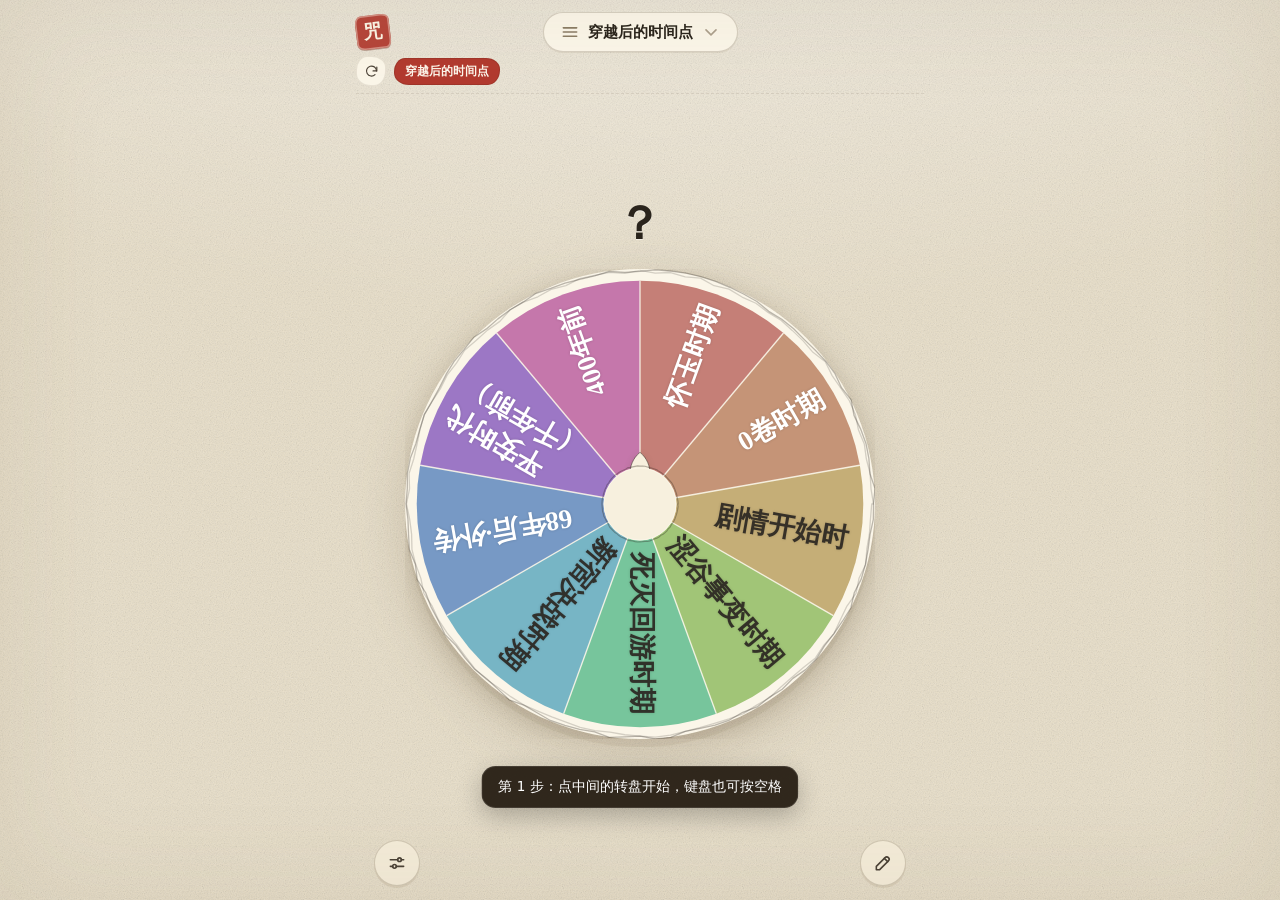
==== commit d74af4fc: "Add sharing, replay and management features with PWA and a11y semantics - Seeded random with replay " ====
--- a/index.html
+++ b/index.html
@@ -7,6 +7,8 @@
 <meta name="apple-mobile-web-app-capable" content="yes">
 <meta name="apple-mobile-web-app-status-bar-style" content="default">
 <title>咒术转盘</title>
+<link rel="icon" href="favicon.svg" type="image/svg+xml">
+<link rel="manifest" href="manifest.webmanifest">
 <link rel="stylesheet" href="app.css">
 </head>
 <body>
@@ -22,8 +24,9 @@
   <div class="flow-bar" id="flowBar" hidden></div>
 
   <main class="stage">
-    <div class="result" id="result" role="status" aria-live="polite" aria-atomic="true" title="点开结果操作">？</div>
-    <div class="wheel-wrap" id="wheelWrap"><canvas id="wheel"></canvas></div>
+    <div class="result" id="result" role="button" tabindex="0" aria-label="当前没有结果" title="点开结果操作">？</div>
+    <span class="sr-only" id="resultLive" role="status" aria-live="polite" aria-atomic="true"></span>
+    <div class="wheel-wrap" id="wheelWrap"><canvas id="wheel" role="button" tabindex="0" aria-label="旋转当前转盘"></canvas></div>
   </main>
 
   <footer class="controls">
@@ -36,8 +39,8 @@
   <div class="sheet" id="sheet" tabindex="-1"></div>
 </div>
 
-<div class="overlay confirm-overlay" id="confirmOverlay">
-  <div class="dialog">
+<div class="overlay confirm-overlay" id="confirmOverlay" role="dialog" aria-modal="true" aria-labelledby="cTitle" aria-describedby="cDesc">
+  <div class="dialog" tabindex="-1">
     <h4 id="cTitle">提示</h4>
     <p id="cDesc"></p>
     <input class="c-input" id="cInput" type="text" hidden>
@@ -53,6 +56,7 @@
 
 <!-- 插件：普通 <script>（不是 ES module，这样双击 html 也能用），按顺序加载 -->
 <script src="js/_ns.js"></script>
+<script src="js/random.js"></script>
 <script src="js/util.js"></script>
 <script src="js/core.js"></script>
 <script src="js/icons.js"></script>
@@ -72,6 +76,7 @@
    ========================================================================= */
 const { TAU, FONT, WFONT, PALETTES,
         $, $$, esc, uid, num, norm, clamp,
+        random, setRandomSeed, randomSeed, randomDraws, replayCode, parseReplayCode,
         hslToHex, hexToRgb, colorOf, textOn, shuffleArr,
         usePalette, paletteOf, paletteKeyNow,
         svg, ICONS, icon,
@@ -106,6 +111,9 @@
 /* ============================== 数据 ============================== */
 const LS_KEY = 'zhoushu-wheel.v1';
 const HINT_KEY = 'zhoushu-wheel.hint';
+const RECOVERY_KEY = 'zhoushu-wheel.import-recovery.v1';
+const PROFILE_INDEX_KEY = 'zhoushu-wheel.profiles.v1';
+const PROFILE_PREFIX = 'zhoushu-wheel.profile.';
 const BASE_ALL = 0.0001;
 const BASE_SETTINGS = {
   palette:'xuan', theme:'light', sound:true, vibrate:true,
@@ -118,7 +126,8 @@
   wheelColor:'jin',   // 法轮配色（独立设置，默认赭金=黄铜）
   wheelAlpha:0.40,    // 法轮透明度
   spinFx:'bounce',    // 旋转的物理效果（SPIN_FX 的 key）
-  fromFiles:false     // 仅内部用：true = 每次打开都以文件覆盖
+  fromFiles:false,    // 仅内部用：true = 每次打开都以文件覆盖
+  randomSeed:''       // 留空 = 真随机；填写后同版本同数据可复现
 };
 /* ---- 维度图自动弹出的节奏（想微调改这里就行） ---- */
 const CHART_SHOW_DELAY = 650;      // 抽完之后等多久弹出来（毫秒）；先让结果动效播完
@@ -143,6 +152,16 @@
 ];
 /* v3 新增的内置转盘（老存档升级时按名字补进来） */
 const V3_PRESETS = ['穿越后的地点', '穿越后的年龄', '穿越后的性别', '穿越后的颜值', '道德水平'];
+const WHEEL_CATEGORIES = ['角色', '属性', '能力', '事件', '结局', '自定义'];
+function inferWheelCategory(name){
+  const s = String(name || '');
+  if (/事件|成长/.test(s)) return '事件';
+  if (/结局|等级评定/.test(s)) return '结局';
+  if (/咒力|体术|体质|天赋|道德|声望|颜值/.test(s)) return '属性';
+  if (/术式|技巧|金手指|身份/.test(s)) return '能力';
+  if (/穿越|地点|性别|时间/.test(s)) return '角色';
+  return '自定义';
+}
 
 function makeOption(label, weight, color, next){
   return { id:uid(), label:String(label == null ? '' : label), weight: weight == null ? 1 : num(weight),
@@ -158,13 +177,13 @@
            next:(o && typeof o.next === 'string') ? o.next : '' };
 }
 function makeWheel(name, labels){
-  return { id:uid(), name:name, next:'', branch:false, grade:null, removeAfterPick:false,
+  return { id:uid(), name:name, category:'自定义', next:'', branch:false, grade:null, removeAfterPick:false,
            multi:false, faceBy:'', faces:[], options:(labels || []).map(l => makeOption(l)) };
 }
 /* 内置转盘定义 → 运行时转盘（支持带权重的 opts） */
 function wheelFromDef(def){
   return {
-    id:uid(), name:def.name, next:'', branch:!!def.branch, grade:(def.grade === true ? true : (def.grade === false ? false : null)),
+    id:uid(), name:def.name, category:def.category || inferWheelCategory(def.name), next:'', branch:!!def.branch, grade:(def.grade === true ? true : (def.grade === false ? false : null)),
     removeAfterPick:false, multi:false, faceBy:'', faces:[],
     options: def.opts ? def.opts.map(p => makeOption(p[0], p[1])) : (def.labels || []).map(l => makeOption(l))
   };
@@ -236,6 +255,7 @@
   s.wheels = ws.filter(w => w && typeof w === 'object').map(w => ({
     id: w.id || uid(),
     name: String(w.name == null ? '未命名转盘' : w.name),
+    category: WHEEL_CATEGORIES.indexOf(w.category) >= 0 ? w.category : inferWheelCategory(w.name),
     removeAfterPick: !!w.removeAfterPick,
     next: (w.next && typeof w.next === 'string') ? w.next : '',
     branch: !!w.branch,
@@ -263,7 +283,7 @@
   s.settings.chartDwell = chartDwellSec(s.settings.chartDwell);
   if (!s.settings.chartColor) s.settings.chartColor = 'zhu';
   if (!s.settings.wheelColor) s.settings.wheelColor = 'jin';
-  if (!(num(s.wheelAlpha) > 0)) s.wheelAlpha = 0.40;
+  s.settings.wheelAlpha = clamp(num(s.settings.wheelAlpha) || 0.40, 0.05, 1);
   if (!s.settings.spinFx) s.settings.spinFx = 'bounce';
   /* 老存档里的效果名迁移：摇摆 → 2D滚筒，甩出（已移除）→ 颠簸 */
   if (s.settings.spinFx === 'sway') s.settings.spinFx = 'drum2d';
@@ -306,18 +326,126 @@
   if (!s.wheels.some(w => w.id === s.currentId)) s.currentId = s.wheels[0].id;
   return s;
 }
-function save(){ try { localStorage.setItem(LS_KEY, JSON.stringify(state)); } catch(e){} scheduleSync(); }
+const storageStatus = { ok:true, at:0, error:'' };
+let storageErrorShown = false;
+function save(){
+  let ok = true;
+  try {
+    localStorage.setItem(LS_KEY, JSON.stringify(state));
+    if (profileIndex && profileIndex.current) localStorage.setItem(PROFILE_PREFIX + profileIndex.current, JSON.stringify(state));
+    storageStatus.ok = true;
+    storageStatus.at = Date.now();
+    storageStatus.error = '';
+    storageErrorShown = false;
+  } catch(e) {
+    ok = false;
+    storageStatus.ok = false;
+    storageStatus.error = (e && e.message) || '浏览器拒绝写入';
+    if (!storageErrorShown) {
+      storageErrorShown = true;
+      setTimeout(() => toast('保存失败：改动目前只在本次会话中，请立即导出备份'), 0);
+    }
+  }
+  scheduleSync();
+  return ok;
+}
 let saveTimer = null;
 function saveSoon(){ clearTimeout(saveTimer); saveTimer = setTimeout(save, 200); }
 
 let state = load();
+setRandomSeed(state.settings.randomSeed || '');
+let profileIndex = (() => {
+  try {
+    const parsed = JSON.parse(localStorage.getItem(PROFILE_INDEX_KEY) || 'null');
+    if (parsed && Array.isArray(parsed.items) && parsed.items.length && parsed.current) return parsed;
+  } catch(e){}
+  return { current:'default', items:[{ id:'default', name:'默认世界线', updated:Date.now() }] };
+})();
+let importRecoveryRaw = (() => {
+  try { return localStorage.getItem(RECOVERY_KEY) || ''; } catch(e) { return ''; }
+})();
+const undoStack = [];
+function pushUndo(label){
+  undoStack.push({ label:String(label || '上一步操作'), raw:JSON.stringify(state) });
+  if (undoStack.length > 12) undoStack.shift();
+}
+function undoLast(){
+  const item = undoStack.pop();
+  if (!item) { toast('没有可以撤销的操作'); return false; }
+  try { state = normalize(JSON.parse(item.raw)); }
+  catch(e) { toast('撤销失败：恢复点已损坏'); return false; }
+  setRandomSeed(state.settings.randomSeed || '');
+  save(); applyTheme(); refreshTitle(); requestDraw(); renderFlowBar();
+  if (isOverlayOpen()) renderSheet('swap');
+  toast('已撤销：' + item.label);
+  return true;
+}
+function undoToast(message){
+  toast(message, { action:'撤销', fn:undoLast });
+}
+function saveProfileIndex(){
+  try { localStorage.setItem(PROFILE_INDEX_KEY, JSON.stringify(profileIndex)); return true; }
+  catch(e) { markStorageFailure(e); return false; }
+}
+function currentProfile(){
+  return profileIndex.items.filter(item => item.id === profileIndex.current)[0] || profileIndex.items[0];
+}
+function activateProfileState(next){
+  state = normalize(next);
+  setRandomSeed(state.settings.randomSeed || '');
+  save(); applyTheme(); refreshTitle(); requestDraw(); renderFlowBar();
+  if (isOverlayOpen()) renderSheet('swap');
+}
+function switchProfile(id){
+  const target = profileIndex.items.filter(item => item.id === id)[0];
+  if (!target || target.id === profileIndex.current) return true;
+  if (!save()) return false;
+  let next = null;
+  try { const raw = localStorage.getItem(PROFILE_PREFIX + target.id); if (raw) next = JSON.parse(raw); } catch(e){}
+  profileIndex.current = target.id; target.updated = Date.now(); saveProfileIndex();
+  activateProfileState(next || seed());
+  toast('已切换到「' + target.name + '」');
+  return true;
+}
+async function addProfile(){
+  const name = await askDialog({ title:'新建世界线', desc:'创建一份独立的默认转盘、历史和成长记录。', value:'新世界线', ok:'创建' });
+  if (name === null) return false;
+  if (!save()) return false;
+  const id = uid();
+  const item = { id, name:String(name).trim() || '新世界线', updated:Date.now() };
+  profileIndex.items.push(item); profileIndex.current = id; saveProfileIndex();
+  activateProfileState(seed());
+  toast('已创建「' + item.name + '」');
+  return true;
+}
+async function renameProfile(){
+  const item = currentProfile();
+  const name = await askDialog({ title:'重命名世界线', value:item.name, ok:'保存' });
+  if (name === null) return false;
+  item.name = String(name).trim() || item.name; item.updated = Date.now(); saveProfileIndex(); renderSheet('swap');
+  return true;
+}
+async function deleteProfile(){
+  if (profileIndex.items.length <= 1) { toast('至少保留一条世界线'); return false; }
+  const item = currentProfile();
+  const confirmed = await askDialog({ title:'删除世界线', desc:'确定删除「' + item.name + '」及其独立记录？', ok:'删除', danger:true });
+  if (!confirmed) return false;
+  try { localStorage.removeItem(PROFILE_PREFIX + item.id); } catch(e){}
+  profileIndex.items = profileIndex.items.filter(x => x.id !== item.id);
+  profileIndex.current = profileIndex.items[0].id; saveProfileIndex();
+  let next = null;
+  try { const raw = localStorage.getItem(PROFILE_PREFIX + profileIndex.current); if (raw) next = JSON.parse(raw); } catch(e){}
+  activateProfileState(next || seed());
+  toast('世界线已删除');
+  return true;
+}
 /* js/util.js 的 colorOf 需要知道当前调色板；它不认识 state，所以从这里注入 */
 usePalette(() => state && state.settings ? state.settings.palette : 'xuan');
 /* 声音模块同理：音效 / 震动开关也从这里喂进去 */
 useAudioConfig({ sound: () => !!(state && state.settings && state.settings.sound),
                  vibrate: () => !!(state && state.settings && state.settings.vibrate) });
 const ui = { view:'none', mtab:'wheels', treeOpen:{}, targetCtx:null, flowCollapsed:false, resultLabel:'', resultOptId:'',
-             faceWheelId:'', faceEdit:'auto', faceWhenIdx:-1 };
+             faceWheelId:'', faceEdit:'auto', faceWhenIdx:-1, wheelQuery:'', wheelFilter:'all', simResults:null };
 /* 跨模块共享的运行时变量在 js/core.js 里。转盘角度 rot 由 js/spin.js 每帧改写、
    绘制这边要读，所以集中放 core；绘制里统一写 core.rot（别用本地副本，会不同步）。 */
 const core = ZW.core;
@@ -373,11 +501,12 @@
   }
   return secs.length - 1;
 }
-function pickIndex(opts){
+function pickIndex(opts, rand){
+  const rng = typeof rand === 'function' ? rand : random;
   const ws = opts.map(o => Math.max(0, num(o.weight)));
   const total = ws.reduce((a, b) => a + b, 0);
-  if (total <= 0) return Math.floor(Math.random() * opts.length);
-  let r = Math.random() * total;
+  if (total <= 0) return Math.floor(rng() * opts.length);
+  let r = rng() * total;
   for (let i = 0; i < ws.length; i++) { r -= ws[i]; if (r < 0) return i; }
   return ws.length - 1;
 }
@@ -393,9 +522,10 @@
 const canvas = $('#wheel');
 const ctx = canvas.getContext('2d');
 const resultEl = $('#result');
+const resultLive = $('#resultLive');
 const wheelWrap = $('#wheelWrap');   // 旋转按钮已移除：点转盘 / 空格键都能开始
 /* 这几个 DOM 引用也要给 js/spin.js 用，挂到 ZW.dom 上（原来的短名保持不动） */
-Object.assign(ZW.dom = ZW.dom || {}, { canvas, ctx, resultEl, wheelWrap });
+Object.assign(ZW.dom = ZW.dom || {}, { canvas, ctx, resultEl, resultLive, wheelWrap });
 
 function cssVar(name, fallback){
   const v = getComputedStyle(document.documentElement).getPropertyValue(name).trim();
@@ -735,12 +865,13 @@
   return true;
 }
 /* 流程走完时：如果有维度图，就自动展示（可在设置里关掉「流程结束时弹出属性维度图」） */
-function showChartForEnd(){
-  if (state.settings.chartOnEnd === false) return;
+function showChartForEnd(done){
+  if (state.settings.chartOnEnd === false) return false;
   const list = state.charts || [];
-  if (!list.length) return;
+  if (!list.length) return false;
   const last = list.slice().sort((a, b) => chartSlotIndex(a) - chartSlotIndex(b))[list.length - 1];   // 位置最靠后的那张
-  showChartThen(last, null);
+  showChartThen(last, done || null);
+  return true;
 }
 /* 给界面用：这个转盘的「默认下一站」实际会去哪儿 */
 function defaultTargetLabel(w){
@@ -782,6 +913,7 @@
   clearJump();
   f.path = []; f.pendingId = ''; f.finished = false; f.retStack = []; f.paused = false;
   f.grow = {};                                   // 新一轮：清空成长累计
+  setRandomSeed(state.settings.randomSeed || ''); // 同一种子重新开始会得到同一轮结果
   f.roundAt = Date.now();                        // 新的一轮：属性图从这一刻重新算
   const rootId = (f.rootId && wheelById(f.rootId)) ? f.rootId : state.currentId;
   save();
@@ -834,7 +966,8 @@
     saveRoundChart();                               // 记录一下本局结果（供导出/统计）
     save(); renderFlowBar();
     toast('流程结束：' + label, { action:'重新开始', fn:resetFlow });
-    showChartForEnd();                              // 按位置自动展示维度图
+    const finish = () => { if (!isOverlayOpen()) navTo('complete'); };
+    if (!showChartForEnd(finish)) setTimeout(finish, CHART_SHOW_DELAY);
     return;
   }
   if (nx.kind === 'wheel') {
@@ -1009,6 +1142,12 @@
   ['效率', '咒力效率'], ['评级', '等级评定'], ['高级技巧', '高级技巧会几个'],
   ['颜值', '穿越后的颜值'], ['道德', '道德水平'], ['咒力总量', '咒力总量'], ['天赋', '天赋']
 ];
+/* 成长文字里那个「名字」最长多少字。
+   ⚠️ 超过这个长度就解析不到（会安静地不生效）—— 所以：
+      · 转盘名超过 24 字的，写成长时请用简称（部分匹配也算），或者把转盘名改短
+      · 编辑器里会对过长的写法给出提示，见 growHintFor() */
+const GROW_WORD_MAX = 24;
+
 function growTargetWheel(word){
   const clean = String(word || '').replace(/[\s（(【\[].*$/, '').replace(/[的了之]$/, '').trim();
   if (!clean) return null;
@@ -1021,7 +1160,36 @@
   }
   return w || null;
 }
-/* 解析一次抽屉结果的成长项：[{ wheel, steps }]；「虚度光阴（无属性成长）」返回空 */
+/* 编辑器用：这个成长写法能不能对上转盘？
+   返回 null 表示没问题；否则返回一句提示。 */
+function growHintFor(label){
+  const s = String(label || '');
+  if (!/[＋+]/.test(s)) return null;
+  if (/无属性成长|虚度光阴/.test(s)) return null;          // 明确不成长
+  const words = [];
+  const mAll = s.match(/[（(]([^）)]*)[＋+]/);
+  [mAll ? mAll[1] : null, s].filter(Boolean).forEach(body => {
+    const re = new RegExp('([^＋+\\d（()）]{1,' + GROW_WORD_MAX + '}?)\\s*[＋+]\\s*(\\d+)', 'g');
+    let m;
+    while ((m = re.exec(body))) m[1].split(/[与和、,，]/).forEach(nm => words.push(nm));
+  });
+  if (!words.length) return null;                          // 没解析到词，不以为是成长
+  const bad = words.filter(w => !growTargetWheel(w));
+  if (bad.length) return '看不出「' + bad.join('、') + '」对应哪个转盘 —— 这个成长不会生效（写转盘名或它的一部分）';
+  /* 词太长的情况：整体写法可能已经被正则截断 */
+  if (s.length > GROW_WORD_MAX && !/无属性成长/.test(s)) {
+    const anyByName = words.some(w => growTargetWheel(w));
+    if (!anyByName && s.length > GROW_WORD_MAX) return '写法太长了，成长词最多 ' + GROW_WORD_MAX + ' 字';
+  }
+  return null;
+}
+/* 解析一次抽屉结果的成长项：[{ wheel, steps }]；「虚度光阴（无属性成长）」返回空
+   支持这些写法：
+     体术+1                        简称（走别名表）
+     咒力操纵+1 / 剑术造诣+1        转盘名（或名字的一部分）
+     体质（基础体质）+1             **写全名、带括号**也行（见下面"括号名"那段）
+     我掌握了咒力的核心！（咒操与效率+1）   括号里的补充说明；「与/和/、」隔开的多目标共用 +N
+     我悟了！（阴阳术+1）（剑术+1）         多个括号各算各的 */
 function parseGrowth(label){
   const s = String(label || '');
   if (/无属性成长|虚度光阴/.test(s)) return [];
@@ -1032,17 +1200,38 @@
     seen[w.id] = 1;
     out.push({ wheel: w, steps: Math.max(1, Math.min(5, n)) });
   };
-  /* 括号里的补充说明也可能带成长：我掌握了咒力的核心！（咒操与效率+1） */
-  const mAll = s.match(/[（(]([^）)]*)[＋+]/);
-  const bodies = [mAll ? mAll[1] : null, s].filter(Boolean);
-  bodies.forEach(body => {
-    const re = /([^＋+\d（()）]{1,24}?)\s*[＋+]\s*(\d+)/g;
+  const scan = (body, allowParens) => {
+    /* allowParens：允许匹配段里出现括号 —— 用来认「（咒操与效率+1）」这种整段，
+       以及「体质（基础体质）+1」这种名字自带括号的写法 */
+    const cls = allowParens ? '[^＋+\\d）)]' : '[^＋+\\d（()）]';
+    const re = new RegExp('(' + cls + '{1,' + GROW_WORD_MAX + '}?)\\s*[＋+]\\s*(\\d+)', 'g');
     let m;
     while ((m = re.exec(body))) {
       const n = parseInt(m[2], 10) || 1;
       m[1].split(/[与和、,，]/).forEach(nm => push(nm, n));   // 「咒操与效率+1」→ 两个目标共用 +1
     }
-  });
+  };
+  scan(s, false);                       // ① 正常扫一遍（不含括号的写法）
+  /* ② 名字自带括号的情况：「体质（基础体质）+1」
+        上面的扫描会在括号处截断，解析不出「体质（基础体质）」→ 这里补一轮特殊处理。
+        做法：找「（…）」紧跟 +N 的片段，把括号里的内容**并进**它前面的词。
+        ⚠️ 这一步只在"值本身带括号"时才做，避免把「我悟了！（阴阳术+1）」
+           这种"说明文字里带成长"的写法误读成一整个长名字。 */
+  {
+    const re2 = /([^＋+\d（()）]{1,24})\s*[（(]([^）)]*)[）)]\s*[＋+]\s*(\d+)/g;
+    let m2;
+    while ((m2 = re2.exec(s))) {
+      const n = parseInt(m2[3], 10) || 1;
+      if (growTargetWheel(m2[1] + '（' + m2[2] + '）')) push(m2[1] + '（' + m2[2] + '）', n);
+    }
+  }
+  /* ③ 括号里的补充说明也可能带成长：我掌握了咒力的核心！（咒操与效率+1）
+        也可能有多个括号：我悟了！（阴阳术+1）（剑术+1） */
+  {
+    const re3 = new RegExp('[（(]([^）)]{1,80}?)[）)]\\s*(?=[（(]|$)', 'g');
+    let m3;
+    while ((m3 = re3.exec(s))) scan(m3[1], true);
+  }
   return out;
 }
 /* 把标签沿「阶梯」上移 steps 级：等级型走 E-…EX，数字型（3个/不会）按该盘自己的选项排序，顶格即封顶 */
@@ -1509,10 +1698,60 @@
     '<div class="sheet-body"><div class="action-list">' +
       '<button class="action-row" data-act="addWheel"><span class="ai">' + icon('plus') + '</span>新建转盘<em>抽选项用</em></button>' +
       '<button class="action-row" data-act="newChartItem"><span class="ai">' + icon('branch') + '</span>新建属性维度图<em>随时可建</em></button>' +
+      '<button class="action-row" data-act="openTemplates"><span class="ai">▦</span>从模板创建<em>4 种玩法</em></button>' +
     '</div>' +
     '<div class="hint"><b>属性维度图</b>会把所选范围里的属性固化成一张雷达图（没抽到的按 <b>0</b> 算），' +
       '生成后<b>不再随转盘变化</b>；之后再建一张时，新图会<b>从上一张的形状变形过来</b>。<br>' +
       '建好之后在「记录」页可以看到全部维度图。</div></div>';
+}
+const WHEEL_TEMPLATES = [
+  ['draw', '公平抽签', '适合抽奖、选人和随机决定'],
+  ['norepeat', '不重复点名', '抽中过的名字自动移除'],
+  ['story', '三幕剧情路线', '起点、遭遇、结局自动串联'],
+  ['growth', '属性养成', '属性盘、成长事件和维度图示例']
+];
+function viewTemplates(){
+  return '<div class="sheet-head"><button class="icon-btn" data-act="back" aria-label="返回">' + icon('back') + '</button>' +
+    '<h3 class="sheet-title">选择玩法模板</h3><button class="icon-btn" data-act="close" aria-label="关闭">' + icon('close') + '</button></div>' +
+    '<div class="sheet-body"><div class="action-list">' + WHEEL_TEMPLATES.map(item =>
+      '<button class="action-row" data-act="applyTemplate" data-val="' + item[0] + '"><span class="ai">▦</span>' + item[1] + '<em>' + item[2] + '</em></button>').join('') +
+    '</div><div class="hint">模板只会在本地添加转盘，不联网；添加后可像普通转盘一样修改，也可以立即撤销。</div></div>';
+}
+function createTemplateWheels(key){
+  if (key === 'draw' || key === 'norepeat') {
+    const wheel = makeWheel(key === 'draw' ? '公平抽签' : '不重复点名', ['名字 1', '名字 2', '名字 3', '名字 4']);
+    wheel.category = '自定义'; wheel.removeAfterPick = key === 'norepeat';
+    return [wheel];
+  }
+  if (key === 'story') {
+    const start = makeWheel('剧情·起点', ['接受任务', '意外卷入', '主动调查']);
+    const event = makeWheel('剧情·遭遇', ['遇见盟友', '遭遇强敌', '发现秘密']);
+    const end = makeWheel('剧情·结局', ['平安归来', '改写命运', '留下悬念']);
+    [start, event].forEach(wheel => { wheel.category = '事件'; }); end.category = '结局';
+    start.next = event.id; event.next = end.id; end.next = END;
+    return [start, event, end];
+  }
+  if (key === 'growth') {
+    const attr = makeWheel('勇气', ['E（胆怯）','D（犹豫）','C（镇定）','B（果断）','A（无畏）','S（英雄）']);
+    attr.category = '属性'; attr.grade = true;
+    const event = makeWheel('勇气训练', ['直面恐惧（勇气+1）','保护同伴（勇气+2）','暂避锋芒（无属性成长）']);
+    event.category = '事件'; attr.next = event.id; event.next = END;
+    return [attr, event];
+  }
+  return [];
+}
+function applyWheelTemplate(key){
+  const added = createTemplateWheels(key);
+  if (!added.length) return false;
+  pushUndo('添加玩法模板');
+  const used = new Set(state.wheels.map(w => w.name));
+  added.forEach(wheel => { wheel.name = uniqueImportedName(wheel.name, used); });
+  state.wheels.push.apply(state.wheels, added);
+  state.currentId = added[0].id;
+  state.flow.enabled = true; state.flow.rootId = added[0].id;
+  state.flow.path = []; state.flow.pendingId = '';
+  save(); refreshTitle(); requestDraw(); renderFlowBar();
+  return added;
 }
 function viewNewChart(){
   const n = ui.newChartAnchor || '';
@@ -1594,6 +1833,7 @@
   o = o || {};
   return new Promise(resolve => {
     const ov = $('#confirmOverlay');
+    const previousFocus = document.activeElement;
     $('#cTitle').textContent = o.title || '提示';
     const d = $('#cDesc'); d.textContent = o.desc || ''; d.hidden = !o.desc;
     const inp = $('#cInput');
@@ -1604,16 +1844,33 @@
     ok.textContent = o.ok || '确定';
     ok.classList.toggle('danger', !!o.danger);
     ov.classList.add('open');
-    if (isInput) setTimeout(() => { try { inp.focus(); inp.select(); } catch(e){} }, 60);
+    const cancel = $('#cCancel');
+    setTimeout(() => {
+      try {
+        if (isInput) { inp.focus(); inp.select(); }
+        else ok.focus();
+      } catch(e){}
+    }, 60);
     const finish = v => {
       ov.classList.remove('open');
-      ok.onclick = null; $('#cCancel').onclick = null; inp.onkeydown = null; ov.onclick = null;
+      ok.onclick = null; cancel.onclick = null; inp.onkeydown = null; ov.onclick = null; ov.onkeydown = null;
+      if (previousFocus && previousFocus.focus && document.contains(previousFocus)) {
+        setTimeout(() => { try { previousFocus.focus(); } catch(e){} }, 0);
+      }
       resolve(v);
     };
     ok.onclick = () => finish(isInput ? inp.value : true);
-    $('#cCancel').onclick = () => finish(isInput ? null : false);
+    cancel.onclick = () => finish(isInput ? null : false);
     inp.onkeydown = e => { if (e.key === 'Enter') { e.preventDefault(); ok.click(); } };
     ov.onclick = e => { if (e.target === ov) finish(isInput ? null : false); };
+    ov.onkeydown = e => {
+      if (e.key === 'Escape') { e.preventDefault(); finish(isInput ? null : false); return; }
+      if (e.key !== 'Tab') return;
+      const focusables = isInput ? [inp, cancel, ok] : [cancel, ok];
+      const at = focusables.indexOf(document.activeElement);
+      if (e.shiftKey && at <= 0) { e.preventDefault(); focusables[focusables.length - 1].focus(); }
+      else if (!e.shiftKey && at === focusables.length - 1) { e.preventDefault(); focusables[0].focus(); }
+    };
   });
 }
 async function copyText(text){
@@ -1676,6 +1933,70 @@
   if (f.autoSpin) return { t:'当前：一路自动连转 —— 跳过去之后会立刻自动旋转', off:false };
   return { t:'当前：只跳不转 —— 跳过去后停下，等你点「点击旋转」', off:false };
 }
+function storageStatusText(){
+  if (!storageStatus.ok) {
+    return '<b>仅本次会话</b>：浏览器存储写入失败（' + esc(storageStatus.error || '未知原因') +
+      '）。请立即使用“导出备份”。';
+  }
+  return '浏览器存储：<b>已保存</b>' + (storageStatus.at ? '（' + fmtTime(storageStatus.at) + '）' : '') + '。';
+}
+function flowDiagnostics(){
+  const issues = [];
+  const normal = state.wheels.filter(w => !w.branch);
+  const ids = new Set(state.wheels.map(w => w.id));
+  const graph = new Map(state.wheels.map(w => [w.id, []]));
+  const incoming = new Map(state.wheels.map(w => [w.id, 0]));
+  const addEdge = (from, to) => {
+    if (!from || !ids.has(to) || to === END || to === STAY) return;
+    if (graph.get(from).indexOf(to) < 0) graph.get(from).push(to);
+    incoming.set(to, (incoming.get(to) || 0) + 1);
+  };
+  state.wheels.forEach(w => {
+    const fallback = w.next || ((!w.branch && nextInOrderAfter(w.id)) ? nextInOrderAfter(w.id).id : '');
+    addEdge(w.id, fallback);
+    [w.options || []].concat((w.faces || []).map(facet => facet.options || [])).forEach(list => {
+      list.forEach(option => addEdge(w.id, option.next));
+    });
+    if (!wheelOptions(w).some(option => num(option.weight) > 0)) {
+      issues.push({ level:'error', text:'「' + w.name + '」没有可抽选项' });
+    }
+  });
+  state.wheels.filter(w => w.branch && !(incoming.get(w.id) > 0)).forEach(w => {
+    issues.push({ level:'warn', text:'分支盘「' + w.name + '」没有任何入口，正常流程到不了这里' });
+  });
+  const root = (state.flow.rootId && wheelById(state.flow.rootId)) || normal[0] || state.wheels[0];
+  const seen = new Set();
+  const walk = id => {
+    if (!id || seen.has(id)) return;
+    seen.add(id);
+    (graph.get(id) || []).forEach(walk);
+  };
+  if (root) walk(root.id);
+  state.wheels.filter(w => !seen.has(w.id) && (!w.branch || incoming.get(w.id) > 0)).forEach(w => {
+    issues.push({ level:'warn', text:'从起点无法到达「' + w.name + '」' });
+  });
+  const visiting = new Set(), done = new Set(), cycleNames = new Set();
+  const visit = id => {
+    if (visiting.has(id)) { const w = wheelById(id); if (w) cycleNames.add(w.name); return; }
+    if (done.has(id)) return;
+    visiting.add(id);
+    (graph.get(id) || []).forEach(visit);
+    visiting.delete(id); done.add(id);
+  };
+  state.wheels.forEach(w => visit(w.id));
+  if (cycleNames.size) issues.push({ level:'warn', text:'检测到可能循环：' + Array.from(cycleNames).join('、') + '（运行时仍会在连续循环后暂停）' });
+  return issues;
+}
+function viewFlowAudit(){
+  const issues = flowDiagnostics();
+  return '<div class="sheet-head"><button class="icon-btn" data-act="back" aria-label="返回">' + icon('back') + '</button>' +
+    '<h3 class="sheet-title">流程体检</h3><button class="icon-btn" data-act="close" aria-label="关闭">' + icon('close') + '</button></div>' +
+    '<div class="sheet-body"><div class="audit-summary ' + (issues.length ? 'warn' : 'ok') + '">' +
+      (issues.length ? ('发现 ' + issues.length + ' 项需要留意') : '连接完整，没有发现明显问题') + '</div>' +
+    (issues.length ? '<div class="list">' + issues.map(issue => '<div class="row audit-row ' + issue.level + '">' + esc(issue.text) + '</div>').join('') + '</div>' :
+      '<div class="empty">起点、默认顺序、分支入口和可抽选项均正常。</div>') +
+    '<div class="hint">体检只分析当前数据，不会修改任何转盘。刻意设计的循环仍可保留，运行时会自动暂停保护。</div></div>';
+}
 function tabSettings(){
   const s = state.settings, f = state.flow;
   const mode = flowModeText();
@@ -1698,6 +2019,7 @@
     (f.paused ? '<div class="tools"><button class="mini" data-act="resumeFlow">继续连转</button></div>' : '') +
     '<div class="tools">' +
       '<button class="mini" data-act="pickRoot">' + icon('branch') + ' 起点：' + esc(rootW ? rootW.name : '第一个转盘') + '</button>' +
+      '<button class="mini" data-act="flowAudit">体检流程</button>' +
       '<button class="mini danger" data-act="clearLinks">清除所有连接</button>' +
     '</div>' +
     '<div class="hint">优先级：<b>选项自己的跳转目标</b> 高于 <b>转盘的默认下一站</b>；都没设就跟着「转盘」页的列表顺序走（分支转盘跳过），排到最后一个就收尾。' +
@@ -1738,6 +2060,22 @@
     switchRow('vibrate', '震动反馈（手机）', s.vibrate) +
     switchRow('rolling', '旋转时标题跟随指针显示扇区名', s.rolling) +
     switchRow('autoFlip', '文字自动翻转（始终保持正立）', s.autoFlip) +
+    '<div class="sec-title">可复现随机</div>' +
+    '<div class="hint">当前：<b>' + (randomSeed() ? ('种子「' + esc(randomSeed()) + '」· 已取 ' + randomDraws() + ' 次随机数') : '真随机') +
+      '</b>。同版本、同转盘数据和同一种子会得到同一轮结果。</div>' +
+    '<div class="tools">' +
+      '<button class="mini" data-act="setSeed">' + (randomSeed() ? '更换种子' : '设置种子') + '</button>' +
+      (randomSeed() ? '<button class="mini" data-act="copyReplay">复制复盘码</button><button class="mini" data-act="clearSeed">恢复真随机</button>' : '') +
+      '<button class="mini" data-act="loadReplay">载入复盘码</button>' +
+    '</div>' +
+    '<div class="sec-title">世界线存档</div>' +
+    '<label class="row-switch"><span>当前世界线</span><select id="profilePicker" aria-label="切换世界线">' +
+      profileIndex.items.map(item => '<option value="' + item.id + '"' + (item.id === profileIndex.current ? ' selected' : '') + '>' + esc(item.name) + '</option>').join('') +
+    '</select></label>' +
+    '<div class="tools"><button class="mini" data-act="addProfile">新建世界线</button>' +
+      '<button class="mini" data-act="renameProfile">重命名</button>' +
+      (profileIndex.items.length > 1 ? '<button class="mini danger" data-act="deleteProfile">删除当前</button>' : '') + '</div>' +
+    '<div class="hint">每条世界线独立保存转盘、历史、成长与维度图；切换前会自动保存当前进度。</div>' +
     '<div class="sec-title">记录</div>' +
     '<label class="row-switch"><span>历史记录保留条数</span><select data-setting="historyLimit">' +
     [20, 50, 100, 200].map(n => '<option value="' + n + '"' + (num(s.historyLimit) === n ? ' selected' : '') + '>' + n + ' 条</option>').join('') +
@@ -1753,12 +2091,16 @@
       '要让「' + WHEEL_DIR + '」里的数据文件也跟着变：点一次「保存回文件夹」授权目录，之后开着上面开关就自动同步；' +
       '想反过来用文件覆盖网页，点「从文件重新读取」。</div>' +
     '<div class="sec-title">数据</div><div class="tools">' +
+    (undoStack.length ? '<button class="mini" data-act="undoLast">撤销：' + esc(undoStack[undoStack.length - 1].label) + '</button>' : '') +
     '<button class="mini" data-act="exportData">' + icon('download') + ' 导出备份</button>' +
     '<button class="mini" data-act="importData">' + icon('upload') + ' 导入备份</button>' +
+    '<button class="mini" data-act="exportAllPack">导出玩法包</button>' +
+    '<button class="mini" data-act="importPack">导入玩法包</button>' +
+    (importRecoveryRaw ? '<button class="mini" data-act="restoreImport">撤销上次导入</button>' : '') +
     '<button class="mini" data-act="copyData">' + icon('copy') + ' 复制数据</button>' +
     '<button class="mini danger" data-act="resetAll">' + icon('refresh') + ' 恢复默认</button>' +
     '</div>' +
-    '<div class="hint">所有内容只保存在本机浏览器（localStorage），不会上传到任何服务器。换设备时用「导出备份」把数据带走。</div>' +
+    '<div class="hint">' + storageStatusText() + ' 所有内容只保存在本机浏览器，不会上传到任何服务器。换设备时用「导出备份」把数据带走。</div>' +
     '<div class="hint">咒术转盘 · 纸张版 v3.0 · 共 ' + state.wheels.length + ' 个转盘 / ' +
     state.wheels.reduce((a, w) => a + w.options.length, 0) + ' 个选项</div>';
 }
@@ -1803,6 +2145,24 @@
         (canRemove ? '<button class="action-row danger" data-act="removeWinner"><span class="ai">' + icon('trash') + '</span>从转盘移除该选项</button>' : '') +
       '</div></div>';
 }
+function viewComplete(){
+  const path = (state.flow.path || []).slice();
+  const dims = chartDims();
+  const final = path.length ? path[path.length - 1].label : (ui.resultLabel || resultEl.textContent || '完成');
+  return '<div class="sheet-head"><span class="icon-btn" aria-hidden="true"></span>' +
+      '<h3 class="sheet-title">本轮命运完成</h3>' +
+      '<button class="icon-btn" data-act="close" aria-label="关闭">' + icon('close') + '</button></div>' +
+    '<div class="sheet-body"><div class="complete-seal">咒</div>' +
+      '<div class="result-hero">' + esc(final) + '</div>' +
+      '<div class="complete-stats"><span><b>' + path.length + '</b> 个命运节点</span><span><b>' + dims.length + '</b> 项属性</span></div>' +
+      (path.length ? '<ol class="complete-path">' + path.map(item => '<li><span>' + esc(item.wheel || '') + '</span><b>' + esc(item.label) + '</b></li>').join('') + '</ol>' :
+        '<div class="empty">这一轮还没有流程记录</div>') +
+      '<div class="action-list">' +
+        '<button class="action-row" data-act="exportResultCard"><span class="ai">▣</span>保存结果卡片<em>PNG</em></button>' +
+        '<button class="action-row" data-act="copyRound"><span class="ai">' + icon('copy') + '</span>复制本轮结果</button>' +
+        '<button class="action-row" data-act="restartRound"><span class="ai">' + icon('refresh') + '</span>重新开始一轮</button>' +
+      '</div></div>';
+}
 /* 维度图的位置：'__top__' 最前 → 各转盘之后 → '' 最后 */
 function chartSlots(){ return ['__top__'].concat(state.wheels.map(w => w.id)).concat(['']); }
 function chartSlotIndex(c){ const s = chartSlots(); const a = (c.after == null) ? '' : c.after; const i = s.indexOf(a); return i < 0 ? s.length - 1 : i; }
@@ -1844,6 +2204,15 @@
   const lastId = normal.length ? normal[normal.length - 1].id : '';
   return state.wheels.filter(w => w.next === END && w.id !== lastId);
 }
+function wheelMatchesFilter(w, query, filter){
+  const q = String(query || '').trim().toLocaleLowerCase();
+  if (q && String(w.name || '').toLocaleLowerCase().indexOf(q) < 0 &&
+      wheelOptions(w).every(o => String(o.label || '').toLocaleLowerCase().indexOf(q) < 0)) return false;
+  if (!filter || filter === 'all') return true;
+  if (filter === 'branch') return !!w.branch;
+  if (filter === 'multi') return isMultiWheel(w);
+  return w.category === filter;
+}
 function tabWheels(){
   const cur = currentWheel();  const nBranch = state.wheels.filter(w => w.branch).length;
   /* 维度图按「排在哪个转盘之后」插进列表里；没指定 / anchor 已删的排在最后 */
@@ -1856,6 +2225,7 @@
   const rows = [];
   (byAnchor['__top__'] || []).forEach(c => rows.push(chartRowHtml(c)));   // 列表最前
   state.wheels.forEach((w, i) => {
+    if (!wheelMatchesFilter(w, ui.wheelQuery, ui.wheelFilter)) return;
     const on = cur && w.id === cur.id;
     /* 列表里那个小圆点的取色：按**当前展示的**第一项（多面转盘跟着当前面走） */
     const shown = wheelOptions(w);
@@ -1877,6 +2247,7 @@
             ? ('多面转盘：按「' + esc((faceSource(w) || {}).name || '没设置') + '」的结果切换内容（照常参与默认顺序）')
             : '标记为多面转盘：内容按之前抽到的结果切换（照常参与默认顺序）') + '">多面</button>' +
         (isGradeWheel(w) ? '<span class="badge">属性</span>' : '') +
+        '<span class="badge wheel-cat">' + esc(w.category || inferWheelCategory(w.name)) + '</span>' +
         '<span class="wmeta">' + (isMultiWheel(w) ? (faceCount(w) + ' 面 · ') : '') +
           wheelOptions(w).length + ' 项' + (w.removeAfterPick ? ' · 抽中即移除' : '') + '</span>' +
       '</div>' +
@@ -1892,7 +2263,10 @@
     (byAnchor[w.id] || []).forEach(c => rows.push(chartRowHtml(c)));
   });
   (byAnchor[''] || []).forEach(c => rows.push(chartRowHtml(c)));   // 统计全部 / anchor 已删 → 排在最后
-  return '<div class="hint">点转盘框<b>任意位置</b> → 进它的<b>选项内容</b>管理；<b>按住拖动</b>可以调整顺序；点「切换」把它设为首页正在用的转盘。</div>' +
+  return '<div class="wheel-find"><input id="wheelSearch" type="search" value="' + esc(ui.wheelQuery || '') + '" placeholder="搜索转盘或选项" aria-label="搜索转盘或选项"></div>' +
+    '<div class="seg wheel-filters">' + [['all','全部'],['角色','角色'],['属性','属性'],['能力','能力'],['事件','事件'],['结局','结局'],['branch','分支'],['multi','多面']].map(x =>
+      '<button class="seg-btn' + (ui.wheelFilter === x[0] ? ' on' : '') + '" data-act="wheelFilter" data-val="' + x[0] + '">' + x[1] + '</button>').join('') + '</div>' +
+    '<div class="hint">点转盘框<b>任意位置</b> → 进它的<b>选项内容</b>管理；<b>按住拖动</b>可以调整顺序；点「切换」把它设为首页正在用的转盘。</div>' +
     (staleEndWheels().length ? '<div class="hint warn">「' + staleEndWheels().map(w => esc(w.name)).join('」「') +
       '」的默认下一站是<b>流程结束</b>，但后面还有转盘 —— 想让流程继续往下走，' +
       '进它的「选项内容」页把默认下一站点「清除设置」，就会跟着列表顺序走。</div>' : '') +
@@ -1900,7 +2274,7 @@
       '<span>' + fileStatusShort() + '</span>' +
       '<button class="mini" data-act="saveFolder">' + (dirUsable ? '立即写回' : '授权并写回') + '</button>' +
     '</div>' +
-    '<div class="list">' + rows.join('') + '</div>' +
+    '<div class="list">' + (rows.length ? rows.join('') : '<div class="empty">没有符合条件的转盘</div>') + '</div>' +
     '<button class="btn block" data-act="newPick">' + icon('plus') + ' 新建（转盘 / 属性维度图）</button>' +
     '<div class="hint"><b>属性维度图</b>排在哪个转盘后面，就统计<b>它之前</b>抽过的属性转盘（没抽到的按 0 算）。' +
       '数据是<b>打开时按当前进度实时统计</b>的 —— 所以先放好位置，等流程跑到那里（或轮次结束）会自动展示该有的数据。' +
@@ -2112,9 +2486,11 @@
 function tabContent(){
   const w = currentWheel();
   const opts = editFaceOptions(w);            // ★ 编辑的是当前选中的那一面
+  const totalWeight = opts.reduce((sum, option) => sum + Math.max(0, num(option.weight)), 0);
   const list = opts.length
     ? '<div class="list">' + opts.map((o, i) => {
         const off = num(o.weight) <= 0;
+        const probability = totalWeight > 0 ? (Math.max(0, num(o.weight)) / totalWeight * 100) : 0;
         const nx = o.next ? { set:true, text:slotText(o.next) }
                           : { set:false, text:'跟随默认：' + defaultTargetLabel(w) };
         return '<div class="opt-card' + (off ? ' off' : '') + '" data-id="' + o.id + '">' +
@@ -2127,6 +2503,8 @@
           '</div>' +
           '<button class="next-btn' + (nx.set ? ' set' : '') + '" data-act="pickNext">' +
             '<span class="nx-arrow">→</span><span class="nx-t">' + esc(nx.text) + '</span></button>' +
+          '<div class="prob-line"><span data-prob="' + o.id + '">' + probability.toFixed(probability < 1 ? 2 : 1) + '%</span>' +
+            (off ? ' · 已停用' : ' · 权重 ' + num(o.weight)) + '</div>' +
         '</div>';
       }).join('') + '</div>'
     : '<div class="empty">还没有选项，点「添加选项」或「批量编辑」开始</div>';
@@ -2144,10 +2522,13 @@
     '<div class="tools">' +
       '<button class="mini" data-act="addOpt">' + icon('plus') + ' 添加选项</button>' +
       '<button class="mini" data-act="batch">批量编辑</button>' +
+      '<button class="mini" data-act="exportCurrentPack">导出此盘/支线</button>' +
       '<button class="mini" data-act="shuffle">' + icon('shuffle') + ' 打乱顺序</button>' +
       '<button class="mini" data-act="recolor">重新配色</button>' +
+      '<button class="mini" data-act="simulate">模拟 1 万次</button>' +
       '<button class="mini danger" data-act="clearOpts">清空</button>' +
     '</div>' +
+    '<div class="prob-summary">当前面总权重 <b>' + totalWeight + '</b> · 每项概率会随权重实时变化</div>' +
     '<label class="row-switch"><span>抽中后从转盘移除该选项</span>' +
       '<input type="checkbox" data-wheel-toggle="removeAfterPick"' + (w.removeAfterPick ? ' checked' : '') + '><i></i></label>' +
     '<label class="row-switch"><span>计入属性维度图 <em>' +
@@ -2158,7 +2539,58 @@
       '<button class="mini" data-act="gradeAuto" data-id="' + w.id + '" style="margin-left:6px">恢复自动判断</button></div>' +
     '<div class="hint">权重越大，扇区越大、被抽中的概率越高（例如 <b>五条悟*3</b> 的扇区面积是普通选项的 3 倍）。权重填 <b>0</b> 表示停用该选项，它不会出现在转盘上。</div>' +
     list +
-    '<div class="hint">颜色块可单独改色，点 <b>A</b> 恢复跟随主题。</div>';
+    '<div class="hint">颜色块可单独改色，点 <b>A</b> 恢复跟随主题。</div>' +
+    growHintBlock(w, w.options);   // 这个盘里写着「XX+N」但**对不上任何转盘**的，在这里点出来
+}
+function simulateWheel(wheel, runs){
+  const options = activeOptions(wheel || currentWheel());
+  const n = Math.max(100, Math.min(100000, Math.floor(num(runs) || 10000)));
+  if (!options.length) return { runs:n, rows:[] };
+  let seed = 0x9e3779b9;
+  const rng = () => {
+    seed = (Math.imul(seed, 1664525) + 1013904223) >>> 0;
+    return seed / 4294967296;
+  };
+  const counts = options.map(() => 0);
+  for (let i = 0; i < n; i++) counts[pickIndex(options, rng)]++;
+  const total = options.reduce((sum, option) => sum + Math.max(0, num(option.weight)), 0);
+  return { runs:n, rows:options.map((option, i) => ({
+    id:option.id, label:option.label, count:counts[i],
+    expected:total > 0 ? Math.max(0, num(option.weight)) / total : 1 / options.length,
+    observed:counts[i] / n
+  })) };
+}
+function viewSimulation(){
+  const data = ui.simResults || simulateWheel(currentWheel(), 10000);
+  return '<div class="sheet-head"><button class="icon-btn" data-act="back" aria-label="返回">' + icon('back') + '</button>' +
+    '<h3 class="sheet-title">概率模拟 · ' + esc(currentWheel().name) + '</h3><button class="icon-btn" data-act="close" aria-label="关闭">' + icon('close') + '</button></div>' +
+    '<div class="sheet-body"><div class="hint">在本机独立模拟 <b>' + data.runs.toLocaleString() + '</b> 次，不会消耗正式抽取的随机序列。</div>' +
+    '<div class="sim-table"><div class="sim-head"><span>选项</span><span>理论</span><span>模拟</span></div>' +
+    data.rows.map(row => '<div class="sim-row"><span>' + esc(row.label) + '</span><b>' + (row.expected * 100).toFixed(1) + '%</b><em>' + (row.observed * 100).toFixed(1) + '%</em></div>').join('') +
+    '</div></div>';
+}
+function refreshOptionProbabilities(){
+  const opts = editFaceOptions(currentWheel());
+  const total = opts.reduce((sum, option) => sum + Math.max(0, num(option.weight)), 0);
+  opts.forEach(option => {
+    const el = $('[data-prob="' + option.id + '"]');
+    if (!el) return;
+    const probability = total > 0 ? Math.max(0, num(option.weight)) / total * 100 : 0;
+    el.textContent = probability.toFixed(probability < 1 ? 2 : 1) + '%';
+  });
+  const summary = $('#sheet .prob-summary b');
+  if (summary) summary.textContent = total;
+}
+
+/* 成长写法的自查提示：选项里写了「XX+N」但 XX 对不上任何转盘时提醒一下 ——
+   因为那种情况是**安静地不生效**的（不会报错，只是转了也白转）。 */
+function growHintBlock(w, list){
+  const bad = (list || []).map(o => o.label).filter(l => growHintFor(l));
+  if (!bad.length) return '';
+  return '<div class="hint warn">这些选项里的成长<b>对不上转盘</b>，抽到也不会升：<br>' +
+    bad.map(l => '· <b>' + esc(l) + '</b> —— ' + esc(growHintFor(l))).join('<br>') +
+    '<br>写法：<b>转盘名+1</b>，或者转盘名的一部分（如「咒力+1」→ 咒力总量）。' +
+    '转盘名超过 ' + GROW_WORD_MAX + ' 字时请写简称。</div>';
 }
 function viewBatch(){
   const w = currentWheel();
@@ -2281,10 +2713,14 @@
   else if (ui.view === 'target')  { html = viewTarget(); }
   else if (ui.view === 'chart')   { cls = 'sheet chart-sheet'; html = viewChart(); }
   else if (ui.view === 'newpick') { html = viewNewPick(); }
+  else if (ui.view === 'templates'){ html = viewTemplates(); }
   else if (ui.view === 'newchart'){ html = viewNewChart(); }
   else if (ui.view === 'faces')   { html = viewFaces(); }
   else if (ui.view === 'facewhen'){ html = viewFaceWhen(); }
   else if (ui.view === 'result')  { html = viewResult(); }
+  else if (ui.view === 'complete'){ html = viewComplete(); }
+  else if (ui.view === 'flowaudit'){ html = viewFlowAudit(); }
+  else if (ui.view === 'simulation'){ html = viewSimulation(); }
   sheet.className = cls;
   const ovEl = $('#overlay');
   if (ovEl) ovEl.classList.toggle('center', ui.view === 'chart');   // 维度图：居中显示
@@ -2306,6 +2742,7 @@
 function refreshTitle(){
   const w = currentWheel();
   $('#wheelName').textContent = w ? w.name : '咒术转盘';
+  canvas.setAttribute('aria-label', '旋转「' + (w ? w.name : '当前转盘') + '」');
   renderFlowBar();
 }
 function applyTheme(){
@@ -2333,6 +2770,256 @@
     setTimeout(() => URL.revokeObjectURL(url), 4000);
     toast('已导出备份文件');
   } catch(e){ toast('导出失败'); }
+}
+function downloadJson(name, value){
+  const blob = new Blob([JSON.stringify(value, null, 2)], { type:'application/json' });
+  const url = URL.createObjectURL(blob);
+  const a = document.createElement('a');
+  a.href = url; a.download = name; document.body.appendChild(a); a.click(); a.remove();
+  setTimeout(() => URL.revokeObjectURL(url), 4000);
+}
+function packWheelIds(mode){
+  if (mode === 'all') return new Set(state.wheels.map(w => w.id));
+  const found = new Set();
+  const visit = id => {
+    if (!id || found.has(id) || !wheelById(id)) return;
+    found.add(id);
+    const wheel = wheelById(id);
+    const refs = [wheel.next, wheel.faceBy];
+    [wheel.options || []].concat((wheel.faces || []).map(facet => facet.options || [])).forEach(list => list.forEach(option => refs.push(option.next)));
+    refs.forEach(ref => { if (ref !== END && ref !== STAY) visit(ref); });
+  };
+  visit(currentWheel().id);
+  return found;
+}
+function buildWheelPack(mode){
+  const ids = packWheelIds(mode || 'current');
+  return {
+    kind:'zhoushu-wheel.pack', version:1, appVersion:STATE_VER,
+    name:(mode === 'all' ? '完整玩法包' : currentWheel().name),
+    rootId:currentWheel().id,
+    wheels:state.wheels.filter(w => ids.has(w.id)).map(w => JSON.parse(JSON.stringify(w)))
+  };
+}
+function exportWheelPack(mode){
+  try {
+    const pack = buildWheelPack(mode);
+    downloadJson('咒术转盘-' + pack.name.replace(/[\\/:*?"<>|]/g, '_') + '.json', pack);
+    toast('已导出 ' + pack.wheels.length + ' 个转盘的玩法包');
+    return pack;
+  } catch(e) { toast('玩法包导出失败'); return null; }
+}
+function uniqueImportedName(name, used){
+  const base = String(name || '导入转盘').trim() || '导入转盘';
+  if (!used.has(base)) { used.add(base); return base; }
+  let n = 2, next = base + '（导入）';
+  while (used.has(next)) next = base + '（导入 ' + n++ + '）';
+  used.add(next); return next;
+}
+async function importWheelPackText(text, confirmImport){
+  let pack;
+  try { pack = JSON.parse(text); } catch(e) { return { ok:false, error:'玩法包格式不正确' }; }
+  if (!pack || pack.kind !== 'zhoushu-wheel.pack' || !Array.isArray(pack.wheels) || !pack.wheels.length) {
+    return { ok:false, error:'不是有效的咒术转盘玩法包' };
+  }
+  const confirmed = confirmImport
+    ? await confirmImport(pack)
+    : await askDialog({ title:'导入玩法包', desc:'将添加“' + String(pack.name || '未命名玩法包') + '”中的 ' + pack.wheels.length + ' 个转盘；同名转盘会自动改名。', ok:'添加' });
+  if (!confirmed) return { ok:false, cancelled:true };
+  const raw = normalize({ version:STATE_VER, wheels:pack.wheels, settings:state.settings }).wheels;
+  if (!raw.length) return { ok:false, error:'玩法包没有可用转盘' };
+  pushUndo('导入玩法包');
+  const used = new Set(state.wheels.map(w => w.name));
+  const idMap = new Map(), nameMap = new Map();
+  raw.forEach((wheel, i) => {
+    const source = pack.wheels[i] || {};
+    const oldId = source.id || wheel.id;
+    wheel.id = uid();
+    wheel.name = uniqueImportedName(wheel.name, used);
+    idMap.set(oldId, wheel.id);
+    nameMap.set(String(source.name || ''), wheel.id);
+    wheel.options.forEach(option => { option.id = uid(); });
+    (wheel.faces || []).forEach(facet => facet.options.forEach(option => { option.id = uid(); }));
+  });
+  const existingByName = new Map(state.wheels.map(w => [w.name, w.id]));
+  const mapRef = ref => {
+    if (!ref || ref === END || ref === STAY) return ref || '';
+    return idMap.get(ref) || nameMap.get(ref) || existingByName.get(ref) || '';
+  };
+  raw.forEach(wheel => {
+    wheel.next = mapRef(wheel.next);
+    wheel.faceBy = mapRef(wheel.faceBy);
+    [wheel.options || []].concat((wheel.faces || []).map(facet => facet.options || [])).forEach(list => {
+      list.forEach(option => { option.next = mapRef(option.next); });
+    });
+  });
+  state.wheels.push.apply(state.wheels, raw);
+  state.currentId = idMap.get(pack.rootId) || raw[0].id;
+  save(); refreshTitle(); requestDraw(); renderSheet('swap');
+  undoToast('已导入玩法包：' + raw.length + ' 个转盘');
+  return { ok:true, count:raw.length, rootId:state.currentId };
+}
+function roundResultText(){
+  const path = state.flow.path || [];
+  return path.map((item, i) => (i + 1) + '. ' + item.wheel + '：' + item.label).join('\n');
+}
+function wrapCanvasText(ctx2, text, maxWidth){
+  const chars = Array.from(String(text || ''));
+  const lines = [];
+  let line = '';
+  chars.forEach(ch => {
+    const next = line + ch;
+    if (line && ctx2.measureText(next).width > maxWidth) { lines.push(line); line = ch; }
+    else line = next;
+  });
+  if (line) lines.push(line);
+  return lines;
+}
+function downloadCanvasPng(cv, name){
+  if (cv.toBlob) {
+    cv.toBlob(blob => {
+      if (!blob) { toast('图片生成失败'); return; }
+      const url = URL.createObjectURL(blob);
+      const a = document.createElement('a');
+      a.href = url; a.download = name; document.body.appendChild(a); a.click(); a.remove();
+      setTimeout(() => URL.revokeObjectURL(url), 4000);
+    }, 'image/png');
+    return true;
+  }
+  if (cv.toDataURL) {
+    const a = document.createElement('a');
+    a.href = cv.toDataURL('image/png'); a.download = name; document.body.appendChild(a); a.click(); a.remove();
+    return true;
+  }
+  return false;
+}
+function exportResultCard(opts){
+  opts = opts || {};
+  const cv = document.createElement('canvas');
+  cv.width = 1080; cv.height = 1350;
+  const c = cv.getContext('2d');
+  c.fillStyle = '#F3EBD8'; c.fillRect(0, 0, cv.width, cv.height);
+  c.fillStyle = '#FBF6E9'; c.fillRect(48, 48, 984, 1254);
+  c.strokeStyle = '#B23A2F'; c.lineWidth = 8; c.strokeRect(68, 68, 944, 1214);
+  c.textAlign = 'center'; c.fillStyle = '#B23A2F'; c.font = '700 70px serif'; c.fillText('咒术转盘', 540, 155);
+  c.fillStyle = '#2A241C'; c.font = '700 54px serif';
+  const path = state.flow.path || [];
+  const final = path.length ? path[path.length - 1].label : (ui.resultLabel || '本轮结果');
+  wrapCanvasText(c, final, 820).slice(0, 2).forEach((line, i) => c.fillText(line, 540, 235 + i * 62));
+
+  const dims = chartDims();
+  if (dims.length) {
+    const radar = document.createElement('canvas');
+    radar.width = 720; radar.height = 720;
+    drawRadar(radar, dims, 1, null, 0, 0, 1);
+    c.drawImage(radar, 180, 300, 720, 720);
+  }
+  c.textAlign = 'left'; c.fillStyle = '#4A4136'; c.font = '32px sans-serif';
+  const shown = path.slice(-6);
+  let y = dims.length ? 1045 : 360;
+  shown.forEach((item, i) => {
+    const prefix = (Math.max(0, path.length - shown.length) + i + 1) + '. ';
+    const line = prefix + item.wheel + '：' + item.label;
+    wrapCanvasText(c, line, 880).slice(0, 1).forEach(text => c.fillText(text, 100, y));
+    y += 48;
+  });
+  c.textAlign = 'center'; c.fillStyle = '#8B7C65'; c.font = '24px sans-serif';
+  c.fillText(new Date().toLocaleDateString() + ' · gxnatri.top', 540, 1258);
+  if (opts.download !== false) {
+    if (downloadCanvasPng(cv, '咒术转盘-本轮结果-' + new Date().toISOString().slice(0, 10) + '.png')) toast('结果卡片已生成');
+    else toast('当前浏览器不支持导出图片');
+  }
+  return cv;
+}
+function stateOptionCount(s){
+  return (s.wheels || []).reduce((total, wheel) => {
+    const faceTotal = (wheel.faces || []).reduce((n, facet) => n + ((facet.options || []).length), 0);
+    return total + (wheel.options || []).length + faceTotal;
+  }, 0);
+}
+function importSummary(raw, next){
+  const version = Math.max(1, num(raw && raw.version) || 1);
+  const warnings = [];
+  if (version > STATE_VER) warnings.push('备份来自更高版本，未知字段可能无法保留');
+  if (!(raw && Array.isArray(raw.history))) warnings.push('备份没有历史记录');
+  if (next.wheels.some(w => !wheelOptions(w).some(o => num(o.weight) > 0))) warnings.push('包含没有可抽选项的转盘');
+  return {
+    version,
+    wheels:next.wheels.length,
+    options:stateOptionCount(next),
+    history:next.history.length,
+    warnings
+  };
+}
+function importSummaryText(summary){
+  const lines = [
+    '备份版本：v' + summary.version,
+    '内容：' + summary.wheels + ' 个转盘、' + summary.options + ' 个选项、' + summary.history + ' 条历史',
+    '导入前会自动保留当前数据，可在设置里“撤销上次导入”。'
+  ];
+  if (summary.warnings.length) lines.push('注意：' + summary.warnings.join('；'));
+  return lines.join('\n');
+}
+function markStorageFailure(error){
+  storageStatus.ok = false;
+  storageStatus.error = (error && error.message) || '浏览器拒绝写入';
+}
+function replaceStateWithRecovery(next, beforeRaw){
+  const nextRaw = JSON.stringify(next);
+  try {
+    localStorage.setItem(RECOVERY_KEY, beforeRaw);
+    localStorage.setItem(LS_KEY, nextRaw);
+    if (profileIndex && profileIndex.current) localStorage.setItem(PROFILE_PREFIX + profileIndex.current, nextRaw);
+  } catch(e) {
+    try { localStorage.setItem(LS_KEY, beforeRaw); } catch(ignore){}
+    markStorageFailure(e);
+    return false;
+  }
+  importRecoveryRaw = beforeRaw;
+  state = next;
+  setRandomSeed(state.settings.randomSeed || '');
+  storageStatus.ok = true;
+  storageStatus.at = Date.now();
+  storageStatus.error = '';
+  storageErrorShown = false;
+  scheduleSync();
+  return true;
+}
+async function importDataText(text, confirmImport){
+  let raw, next;
+  try {
+    raw = JSON.parse(text);
+    if (!raw || typeof raw !== 'object' || Array.isArray(raw)) throw new Error('根内容不是对象');
+    next = normalize(raw);
+  } catch(e) {
+    return { ok:false, error:'文件格式不正确' };
+  }
+  if (!next.wheels.length) return { ok:false, error:'文件里没有转盘数据' };
+  const summary = importSummary(raw, next);
+  const confirmed = confirmImport
+    ? await confirmImport(summary)
+    : await askDialog({ title:'确认导入备份', desc:importSummaryText(summary), ok:'导入' });
+  if (!confirmed) return { ok:false, cancelled:true, summary };
+  const beforeRaw = JSON.stringify(state);
+  if (!replaceStateWithRecovery(next, beforeRaw)) {
+    return { ok:false, error:'无法创建恢复点，当前数据没有改变', summary };
+  }
+  applyTheme(); refreshTitle(); requestDraw(); renderSheet();
+  return { ok:true, summary };
+}
+async function restoreImportState(confirmRestore){
+  if (!importRecoveryRaw) return false;
+  let previous;
+  try { previous = normalize(JSON.parse(importRecoveryRaw)); } catch(e) { return false; }
+  if (!previous.wheels.length) return false;
+  const confirmed = confirmRestore
+    ? await confirmRestore(previous)
+    : await askDialog({ title:'撤销上次导入', desc:'恢复导入前的 ' + previous.wheels.length + ' 个转盘；当前数据会成为新的恢复点。', ok:'恢复' });
+  if (!confirmed) return false;
+  const currentRaw = JSON.stringify(state);
+  if (!replaceStateWithRecovery(previous, currentRaw)) return false;
+  applyTheme(); refreshTitle(); requestDraw(); renderSheet();
+  return true;
 }
 function dropLayerIf(view){ const t = topNav(); if (t && t.view === view) NAV.stack.pop(); }
 async function handleAction(act, id, el){
@@ -2352,9 +3039,18 @@
       break;
     }
     case 'newPick': navTo('newpick'); break;
+    case 'openTemplates': navTo('templates'); break;
+    case 'applyTemplate': {
+      const added = applyWheelTemplate(el.dataset.val || '');
+      if (!added) { toast('模板创建失败'); break; }
+      navCloseAll();
+      undoToast('已添加模板：' + added.length + ' 个转盘');
+      break;
+    }
     case 'pickRoot':
       ui.targetCtx = { kind:'root', wheel:'', opt:'', cur: state.flow.rootId || '' };
       navTo('target'); break;
+    case 'flowAudit': navTo('flowaudit'); break;
     case 'pickDefTarget':
       ui.targetCtx = { kind:'def', wheel:w.id, opt:'', cur: w.next || '' };
       navTo('target'); break;
@@ -2400,12 +3096,13 @@
       if (!c) break;
       const okDel = await askDialog({ title:'删除维度图', desc:'确定删除「' + c.name + '」？删掉后它的快照就没了。', ok:'删除', danger:true });
       if (!okDel) return;
+      pushUndo('删除维度图');
       state.charts = state.charts.filter(x => x.id !== id);
       if (ui.chartItem && ui.chartItem.id === id) ui.chartItem = null;
       save();
       if (ui.view === 'chart') navGoBack();
       else { ui.view = 'manager'; renderSheet('swap'); }
-      toast('已删除');
+      undoToast('已删除维度图');
       break;
     }
     case 'use':
@@ -2447,9 +3144,10 @@
       if (!wheel) break;
       const ok = await askDialog({ title:'删除转盘', desc:'确定删除「' + wheel.name + '」及其 ' + wheel.options.length + ' 个选项？', ok:'删除', danger:true });
       if (!ok) return;
+      pushUndo('删除转盘');
       state.wheels = state.wheels.filter(x => x.id !== id);
       if (state.currentId === id) state.currentId = state.wheels[0].id;
-      save(); refreshTitle(); requestDraw(); renderSheet(); break;
+      save(); refreshTitle(); requestDraw(); renderSheet(); undoToast('已删除「' + wheel.name + '」'); break;
     }
     case 'toggleBranch': {
       const x = wheelById(id);
@@ -2473,8 +3171,8 @@
     case 'delOpt': {
       const arr = editOpts(w, true);
       const i = arr.map(o => o.id).indexOf(id);
-      if (i >= 0) arr.splice(i, 1);
-      save(); renderSheet(); requestDraw(); break;
+      if (i >= 0) { pushUndo('删除选项'); arr.splice(i, 1); }
+      save(); renderSheet(); requestDraw(); undoToast('已删除选项'); break;
     }
     case 'autoColor':
       (editOpts(w, true).filter(o => o.id === id)[0] || {}).color = null;
@@ -2485,9 +3183,10 @@
       const ok = await askDialog({ title:'清空选项',
         desc:'将删除「' + w.name + '」' + (editOptsName(w) ? '的' + editOptsName(w) : '') + '的全部选项', ok:'清空', danger:true });
       if (!ok) return;
+      pushUndo('清空选项');
       const arr = editOpts(w, true);
       arr.length = 0;                       // 原地清空，别换数组引用（多面转盘的面里存的也是它）
-      save(); renderSheet(); requestDraw(); break;
+      save(); renderSheet(); requestDraw(); undoToast('已清空选项'); break;
     }
     case 'batch': navTo('batch'); break;
     case 'batchApply': {
@@ -2497,25 +3196,72 @@
       if (!list.length) { toast('没有解析到内容'); break; }
       const opts = list.map(o => makeOption(o.label, o.weight));
       const arr = editOpts(w, true);
+      if (mode !== 'append') pushUndo('批量覆盖选项');
       if (mode === 'append') { opts.forEach(o => arr.push(o)); }
       else { arr.length = 0; opts.forEach(o => arr.push(o)); }
       save(); requestDraw();
       if (ui.view === 'batch') navGoBack();          // 回到进来时那一页（并把栈同步好）
       else { ui.view = 'manager'; ui.mtab = 'content'; renderSheet('swap'); }
-      toast((mode === 'append' ? '已追加 ' : '已覆盖为 ') + opts.length + ' 个选项' + (editOptsName(w) ? '（' + editOptsName(w) + '）' : ''));
+      if (mode === 'append') toast('已追加 ' + opts.length + ' 个选项' + (editOptsName(w) ? '（' + editOptsName(w) + '）' : ''));
+      else undoToast('已覆盖为 ' + opts.length + ' 个选项' + (editOptsName(w) ? '（' + editOptsName(w) + '）' : ''));
       break;
     }
+    case 'wheelFilter':
+      ui.wheelFilter = el.dataset.val || 'all';
+      renderSheet('swap');
+      break;
+    case 'simulate':
+      ui.simResults = simulateWheel(currentWheel(), 10000);
+      navTo('simulation');
+      break;
     case 'setPalette': state.settings.palette = el.dataset.val; save(); renderSheet(); requestDraw(); break;
     case 'setTheme': state.settings.theme = el.dataset.val; applyTheme(); save(); renderSheet(); break;
+    case 'setSeed': {
+      const value = await askDialog({ title:'设置随机种子', desc:'同版本、同数据使用同一种子，会得到相同的抽取顺序。', value:randomSeed() || '我的世界线', ok:'启用' });
+      if (value === null) return;
+      state.settings.randomSeed = String(value).trim();
+      setRandomSeed(state.settings.randomSeed); save(); renderSheet('swap');
+      toast(state.settings.randomSeed ? '可复现随机已启用' : '已恢复真随机');
+      break;
+    }
+    case 'clearSeed':
+      state.settings.randomSeed = ''; setRandomSeed(''); save(); renderSheet('swap'); toast('已恢复真随机'); break;
+    case 'copyReplay': {
+      const code = replayCode({ app:STATE_VER });
+      if (!code) { toast('请先设置随机种子'); break; }
+      copyText(code); break;
+    }
+    case 'loadReplay': {
+      const code = await askDialog({ title:'载入复盘码', desc:'会设置其中的随机种子并从头开始本轮。转盘数据必须与分享者一致。', value:'', ok:'载入' });
+      if (code === null) return;
+      const parsed = parseReplayCode(code);
+      if (!parsed) { toast('复盘码格式不正确'); break; }
+      state.settings.randomSeed = parsed.seed;
+      setRandomSeed(parsed.seed); resetFlow(); save(); renderSheet('swap');
+      toast(parsed.app && parsed.app !== STATE_VER ? '已载入；来源版本不同，结果可能有差异' : '复盘码已载入，可从起点重放');
+      break;
+    }
+    case 'addProfile': await addProfile(); break;
+    case 'renameProfile': await renameProfile(); break;
+    case 'deleteProfile': await deleteProfile(); break;
     case 'exportData': exportData(); break;
+    case 'exportCurrentPack': exportWheelPack('current'); break;
+    case 'exportAllPack': exportWheelPack('all'); break;
     case 'saveFolder': saveToFolder(); break;
     case 'reloadFiles': reloadFromFiles(); break;
-    case 'importData': $('#fileImport').click(); break;
+    case 'importData': ui.importMode = 'backup'; $('#fileImport').click(); break;
+    case 'importPack': ui.importMode = 'pack'; $('#fileImport').click(); break;
+    case 'restoreImport':
+      if (await restoreImportState()) toast('已恢复导入前的数据');
+      else if (!storageStatus.ok) toast('恢复失败：浏览器存储不可用');
+      break;
+    case 'undoLast': undoLast(); break;
     case 'copyData': copyText(JSON.stringify(state)); break;
     case 'resetAll': {
       const ok = await askDialog({ title:'恢复默认', desc:'将清除全部转盘、选项与历史记录，恢复为初始内容', ok:'恢复', danger:true });
       if (!ok) return;
-      state = seed(); save(); applyTheme(); refreshTitle(); requestDraw(); renderSheet(); toast('已恢复默认内容'); break;
+      pushUndo('恢复默认');
+      state = seed(); save(); applyTheme(); refreshTitle(); requestDraw(); renderSheet(); undoToast('已恢复默认内容'); break;
     }
 
     /* ---- 分支流程 ---- */
@@ -2564,12 +3310,18 @@
       break;
     }
     case 'copyResult': copyText(ui.resultLabel || resultEl.textContent); break;
+    case 'copyRound':
+      copyText(roundResultText());
+      break;
+    case 'exportResultCard': exportResultCard(); break;
+    case 'restartRound': closeSheet(); resetFlow(); break;
     case 'spinAgain': closeSheet(); setTimeout(() => spin(), 240); break;
     case 'removeWinner': {
       const ww = currentWheel();
       const oo = findOptionById(ww, ui.resultOptId);
       if (!oo) { toast('这个选项已经不在了'); break; }
       if (wheelOptions(ww).filter(x => num(x.weight) > 0).length <= 1) { toast('至少要保留一个选项'); break; }
+      pushUndo('移除抽中选项');
       /* 从它实际所在的那一组里删（可能是某个面，也可能就是兜底面） */
       const arr = editOpts(ww, true);
       const at = arr.map(x => x.id).indexOf(oo.id);
@@ -2577,7 +3329,7 @@
       else ww.options = ww.options.filter(x => x.id !== oo.id);
       ui.resultOptId = '';
       save(); requestDraw(); closeSheet();
-      toast('已把「' + oo.label + '」移出转盘');
+      undoToast('已把「' + oo.label + '」移出转盘');
       break;
     }
     case 'editWheel': {
@@ -2760,7 +3512,8 @@
     case 'clearHistory': {
       const ok = await askDialog({ title:'清空记录', desc:'确定清空全部抽奖历史？', ok:'清空', danger:true });
       if (!ok) return;
-      state.history = []; save(); renderSheet(); break;
+      pushUndo('清空记录');
+      state.history = []; save(); renderSheet(); undoToast('已清空记录'); break;
     }
     case 'copyHistory':
       copyText(state.history.map(h => h.label + '（' + (h.wheel || '') + '）').join('\n')); break;
@@ -2854,13 +3607,20 @@
     if (w) handleAction('editWheel', w.id, { dataset:{ id:w.id } });
   });
   canvas.addEventListener('click', spin);
+  canvas.addEventListener('keydown', e => {
+    if (e.key === 'Enter' || e.code === 'Space') { e.preventDefault(); e.stopPropagation(); spin(); }
+  });
   canvas.addEventListener('contextmenu', e => e.preventDefault());
-  resultEl.addEventListener('click', () => {
+  const openResultActions = () => {
     if (spinning) return;
     const t = resultEl.textContent.trim();
     if (!t || t === '？') return;
     clearJump();                                  // 打开结果面板时暂停自动跳转
     navTo('result');
+  };
+  resultEl.addEventListener('click', openResultActions);
+  resultEl.addEventListener('keydown', e => {
+    if (e.key === 'Enter' || e.code === 'Space') { e.preventDefault(); e.stopPropagation(); openResultActions(); }
   });
 
   const overlay = $('#overlay');
@@ -2910,6 +3670,14 @@
   });
   sheet.addEventListener('input', e => {
     const t = e.target, field = t.dataset.field;
+    if (t.id === 'wheelSearch') {
+      ui.wheelQuery = t.value || '';
+      $$('#sheet .wheel-row').forEach(row => {
+        const x = wheelById(row.dataset.id);
+        row.hidden = !x || !wheelMatchesFilter(x, ui.wheelQuery, ui.wheelFilter);
+      });
+      return;
+    }
     if (!field) return;
     const row = t.closest('[data-id]'), id = row ? row.dataset.id : null;
     if (field === 'name') {
@@ -2954,7 +3722,7 @@
     else if (field === 'weight') {
       o.weight = Math.max(0, num(t.value));
       if (row) row.classList.toggle('off', o.weight <= 0);
-      saveSoon(); requestDraw();
+      refreshOptionProbabilities(); saveSoon(); requestDraw();
     } else if (field === 'color') { o.color = t.value; saveSoon(); requestDraw(); }
   });
   sheet.addEventListener('change', e => {
@@ -2974,6 +3742,7 @@
     if (t.id === 'wheelPicker') {                 // 选项页切换转盘
       state.currentId = t.value; save(); refreshTitle(); requestDraw(); renderSheet(); return;
     }
+    if (t.id === 'profilePicker') { switchProfile(t.value); return; }
     if (t.dataset.setting === 'historyLimit') {
       state.settings.historyLimit = num(t.value) || 50;
       state.history = state.history.slice(0, Math.max(10, state.settings.historyLimit));
@@ -2987,12 +3756,12 @@
     if (!f) return;
     try {
       const text = await f.text();
-      const next = normalize(JSON.parse(text));
-      if (!next.wheels.length) { toast('文件里没有转盘数据'); fi.value = ''; return; }
-      state = next;
-      save(); applyTheme(); refreshTitle(); requestDraw(); renderSheet();
-      toast('导入成功：' + state.wheels.length + ' 个转盘');
-    } catch(e){ toast('导入失败：文件格式不正确'); }
+      const result = ui.importMode === 'pack' ? await importWheelPackText(text) : await importDataText(text);
+      if (result.ok) {
+        if (ui.importMode !== 'pack') toast('导入成功：' + state.wheels.length + ' 个转盘（可撤销）');
+      } else if (!result.cancelled) toast('导入失败：' + (result.error || '文件格式不正确'));
+    } catch(e){ toast('导入失败：无法读取文件'); }
+    ui.importMode = '';
     fi.value = '';
   });
 
@@ -3077,7 +3846,7 @@
 function applyWheelFiles(defs){
   if (!defs || !defs.length) return false;
   const wheels = defs.filter(d => d && d.name).map(d => {
-    const w = { id:uid(), name:String(d.name), next:'', branch:!!d.branch,
+    const w = { id:uid(), name:String(d.name), category:WHEEL_CATEGORIES.indexOf(d.category) >= 0 ? d.category : inferWheelCategory(d.name), next:'', branch:!!d.branch,
                 grade:(d.grade === true ? true : (d.grade === false ? false : null)),
                 removeAfterPick:!!d.removeAfterPick, options:[] };
     w._order = (typeof d.order === 'number' && isFinite(d.order)) ? d.order : null;
@@ -3170,6 +3939,7 @@
   L.push('window.__ZW_REGISTER({');
   L.push('  "order": ' + order + ',');
   L.push('  "name": ' + JSON.stringify(w.name) + ',');
+  L.push('  "category": ' + JSON.stringify(w.category || inferWheelCategory(w.name)) + ',');
   const nw = wheelById(w.next);
   L.push('  "next": ' + (w.next === END ? '"结束"' : (nw ? JSON.stringify(nw.name) : '""')) + ',');
   if (w.branch) L.push('  "branch": true,');
@@ -3297,11 +4067,13 @@
       }
     } catch(e){}
     dirUsable = true;
+    ui.fileError = '';
     ui.lastSync = Date.now();
     if (opts.toast) toast('已写回 ' + wheels.length + ' 个文件到「' + WHEEL_DIR + '」');
     return true;
   } catch(e) {
     dirUsable = false;
+    ui.fileError = (e && e.message) || String(e || '未知错误');
     if (opts.toast) toast('写回失败：' + ((e && e.message) || e));
     return false;
   }
@@ -3329,13 +4101,15 @@
   if (!ok) return;
   loadWheelFiles(defs => {
     if (!defs.length) { toast('没读到数据文件'); return; }
+    pushUndo('从文件重新读取');
     applyWheelFiles(defs); save();
     refreshTitle(); requestDraw(); renderSheet();
-    toast('已从文件读取 ' + defs.length + ' 个转盘');
+    undoToast('已从文件读取 ' + defs.length + ' 个转盘');
   }, true);
 }
 function fileStatusShort(){
   if (!fileWheelCount) return '数据文件：没读到「' + WHEEL_DIR + '」文件夹（当前用网页内置数据）';
+  if (ui.fileError) return '数据文件：<b>写回失败</b> —— ' + esc(ui.fileError);
   if (dirUsable) return '数据文件：已同步' + (ui.lastSync ? '（' + fmtTime(ui.lastSync) + ' 写回，含顺序）' : '（含顺序）');
   return '数据文件：<b>未授权写入</b> —— 顺序等改动目前只存在浏览器里';
 }
@@ -3343,7 +4117,9 @@
   const a = fileWheelCount
     ? '已读到「' + WHEEL_DIR + '」里的 <b>' + fileWheelCount + '</b> 个数据文件'
     : '没读到「' + WHEEL_DIR + '」文件夹（当前用网页内置数据）';
-  const b = dirUsable
+  const b = ui.fileError
+    ? '，<b>文件写回失败</b>：' + esc(ui.fileError) + '；浏览器内的数据仍然保留'
+    : dirUsable
     ? '，文件夹<b>已授权写入</b>' + (ui.lastSync ? '（上次写回 ' + fmtTime(ui.lastSync) + '）' : '')
     : '，文件夹<b>尚未授权</b>：改动先存在浏览器里（刷新不丢），点下面「保存回文件夹」选一次目录即可自动同步';
   return a + b + '。';
@@ -3397,13 +4173,18 @@
       return w;
     },
     draw: () => draw(),
+    navTo: view => navTo(view),
+    navBack: () => navBack(),
+    navCloseAll: () => navCloseAll(),
+    importDataText: (text, confirm) => importDataText(text, confirm),
+    flowDiagnostics: () => flowDiagnostics(),
     canvasCalls: () => {
       const cv = $('#chartCv');
       if (!cv || !cv.getContext) return null;
       const c = cv.getContext('2d');
       return { width: cv.width, height: cv.height, calls: c && c.__calls ? c.__calls.length : '(真实浏览器里没有记账)' };
     },
-    help: 'ZW.__app：state / ui / nav / openChart(id?) / closeChart() / spin() / flowJump(id,label) / draw()'
+    help: 'ZW.__app：state / ui / nav / openChart(id?) / closeChart() / spin() / flowJump(id,label) / draw() / navTo(view) / navBack() / navCloseAll() / importDataText()'
   };
   console.log('调试出口已开启 →', ZW.__app.help);
 }
@@ -3447,12 +4228,17 @@
   fitWheel();
   requestDraw();
   loadGearSfx();                                  // 提前解码齿轮音，第一次打开维度图就能响
+  if ('serviceWorker' in navigator && location.protocol !== 'file:') {
+    navigator.serviceWorker.register('./sw.js').catch(() => {});
+  }
   booting = false;
   exposeDebug();                                  // 开了调试开关才生效（见上面的说明）
   try {
     if (!localStorage.getItem(HINT_KEY)) {
       localStorage.setItem(HINT_KEY, '1');
-      setTimeout(() => toast('点转盘开始 · 点结果看操作 · 空格也行'), 700);
+      setTimeout(() => toast('第 1 步：点中间的转盘开始，键盘也可按空格'), 700);
+      setTimeout(() => toast('第 2 步：点顶部名称，可搜索、切换和管理转盘'), 3000);
+      setTimeout(() => toast('第 3 步：底部按钮可编辑选项、查看设置与记录'), 5300);
     }
   } catch(e){}
 }
--- a/app.css
+++ b/app.css
@@ -36,6 +36,7 @@
   user-select:none; -webkit-user-select:none;
 }
 input,textarea{user-select:text;-webkit-user-select:text}
+.sr-only{position:absolute!important;width:1px!important;height:1px!important;padding:0!important;margin:-1px!important;overflow:hidden!important;clip:rect(0,0,0,0)!important;white-space:nowrap!important;border:0!important}
 
 /* ---------- 顶栏 ---------- */
 .topbar{display:flex;justify-content:center;align-items:center;min-height:44px;flex:0 0 auto}
@@ -55,7 +56,7 @@
 .result{
   height:clamp(58px,13vw,70px);line-height:clamp(58px,13vw,70px);font-size:clamp(30px,9.4vw,46px);font-weight:700;letter-spacing:.04em;
   max-width:96%;white-space:nowrap;overflow:hidden;text-overflow:ellipsis;text-align:center;
-  color:var(--ink);cursor:pointer;
+  color:var(--ink);cursor:pointer;background:transparent;border:0;padding:0;font-family:inherit;
 }
 .result.small{font-size:clamp(22px,6.6vw,32px)}   /* 只改字号，不改高度（否则转盘会上下跳） */
 .result.rolling{color:var(--muted);opacity:.75}
@@ -244,6 +245,22 @@
 }
 .next-btn.set{border-style:solid;border-color:rgba(210,69,58,.35);color:var(--accent);background:rgba(210,69,58,.07);font-weight:600}
 .next-btn .nx-t{overflow:hidden;text-overflow:ellipsis;white-space:nowrap}
+.prob-line{margin:5px 4px 0;text-align:right;font-size:11px;color:var(--muted)}
+.prob-line span{color:var(--accent);font-weight:700}
+.prob-summary{margin:7px 3px 10px;font-size:12px;color:var(--muted)}
+.prob-summary b{color:var(--ink)}
+.audit-summary{margin:8px 0 12px;padding:13px;text-align:center;border-radius:14px;font-weight:700}
+.audit-summary.ok{background:rgba(58,132,88,.12);color:#357a50}
+.audit-summary.warn{background:var(--accent-soft);color:var(--accent)}
+.audit-row{font-size:13px;line-height:1.55}
+.audit-row.error{border-color:rgba(178,58,47,.45)}
+.sim-table{display:flex;flex-direction:column;border:1px solid var(--line);border-radius:14px;overflow:hidden}
+.sim-head,.sim-row{display:grid;grid-template-columns:minmax(0,1fr) 64px 64px;gap:8px;padding:9px 11px;align-items:center}
+.sim-head{background:var(--sunken);font-size:11px;color:var(--muted);font-weight:700}
+.sim-row{border-top:1px dashed var(--line-soft);font-size:12px}
+.sim-row span{overflow:hidden;text-overflow:ellipsis;white-space:nowrap}
+.sim-row b,.sim-row em{text-align:right;font-style:normal}
+.sim-row b{color:var(--muted)}.sim-row em{color:var(--accent);font-weight:700}
 .nx-arrow{font-weight:700;flex:0 0 auto}
 
 /* ---------- 对话框 / toast ---------- */
@@ -378,6 +395,12 @@
 .filestat.on{border-style:solid;border-color:rgba(178,58,47,.3);color:var(--ink-2)}
 .filestat b{color:var(--ink)}
 .filestat .mini{flex:0 0 auto}
+.wheel-find{margin:4px 0 8px}
+.wheel-find input{width:100%;padding:11px 13px;border-radius:13px;background:var(--paper);border:1.2px solid var(--line)}
+.wheel-filters{margin-bottom:10px;overflow-x:auto;flex-wrap:nowrap;padding:4px;scrollbar-width:none}
+.wheel-filters::-webkit-scrollbar{display:none}
+.wheel-filters .seg-btn{white-space:nowrap;padding:7px 10px}
+.wheel-cat{font-size:10px}
 .wdot{flex:0 0 auto;width:12px;height:12px;border-radius:4px;box-shadow:inset 0 0 0 1px rgba(0,0,0,.12)}
 .wname{
   flex:1 1 auto;min-width:0;font-family:var(--font-hand);font-size:15.5px;font-weight:600;
@@ -495,6 +518,13 @@
   font-family:var(--font-hand);font-size:clamp(30px,10vw,46px);font-weight:600;text-align:center;
   padding:6px 0 2px;word-break:break-all;
 }
+.complete-seal{width:54px;height:54px;margin:4px auto 8px;display:grid;place-items:center;border-radius:14px;background:var(--accent);color:#fff;font-family:var(--font-hand);font-size:30px;transform:rotate(-3deg)}
+.complete-stats{display:flex;justify-content:center;gap:22px;color:var(--muted);font-size:12px;margin:8px 0 14px}
+.complete-stats b{color:var(--accent);font-size:18px;margin-right:4px}
+.complete-path{list-style:none;margin:0 0 14px;padding:0;display:flex;flex-direction:column;gap:7px}
+.complete-path li{display:flex;gap:10px;align-items:baseline;padding:9px 11px;background:var(--bg);border-radius:12px;font-size:12px}
+.complete-path li span{color:var(--muted);flex:1}
+.complete-path li b{color:var(--ink);text-align:right}
 @media (prefers-reduced-motion: reduce){
   *{animation-duration:.001ms !important;animation-iteration-count:1 !important;transition-duration:.001ms !important}
 }
